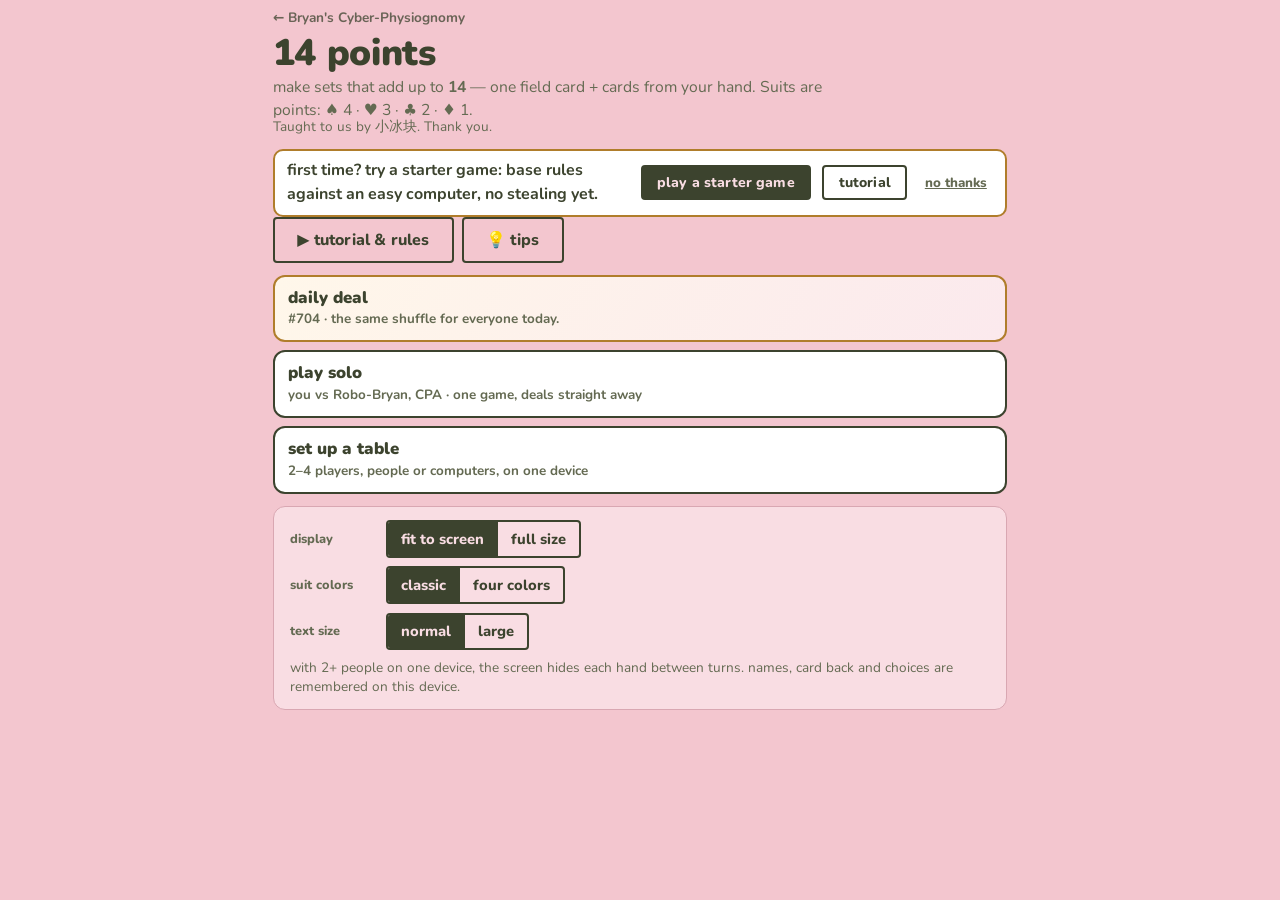
==== public/14-points/index.html @ bc48d09a "14 Points: the set that draws the last cards leaves nothing on the field Co-Authored-By: Claude Fabl" ====
<!doctype html>
<html lang="en">
  <head>
    <meta charset="utf-8" />
    <meta name="viewport" content="width=device-width, initial-scale=1, viewport-fit=cover" />
    <meta name="color-scheme" content="light" />
    <meta name="description" content="14 Points — a pass-and-play card game. Make sets of cards that add up to exactly 14, score suit points, and (in mean mode) steal the top card off your opponents' point piles. 2–4 players, humans and computers mixed." />
    <meta property="og:type" content="website" />
    <meta property="og:title" content="14 Points — the card game" />
    <meta property="og:description" content="Make sets that add up to 14. Suits are points: spades 4, hearts 3, clubs 2, diamonds 1. Mean mode lets you steal pile tops. Pass-and-play for 2–4 players." />
    <meta property="og:url" content="https://www.bryanzhang.fun/14-points/" />
    <link rel="canonical" href="https://www.bryanzhang.fun/14-points/" />
    <meta property="og:image" content="https://muse.ai/s/14-points-ixi6txh2nxq1dxg/XdxWiVuK6lXCzLvveQh_NtwyB8RrmYxLQtHaZuX--tE/assets/og.webp" />
    <meta property="og:image:type" content="image/webp" />
    <meta property="og:image:width" content="1200" />
    <meta property="og:image:height" content="630" />
    <meta property="og:image:alt" content="14 Points — make sets that add up to 14" />
    <meta name="twitter:card" content="summary_large_image" />
    <meta name="twitter:image" content="https://muse.ai/s/14-points-ixi6txh2nxq1dxg/XdxWiVuK6lXCzLvveQh_NtwyB8RrmYxLQtHaZuX--tE/assets/og.webp" />
    <link rel="icon" type="image/webp" href="[data-uri]" />
    <title>14 Points</title>
    <link rel="preconnect" href="https://fonts.googleapis.com" />
    <link rel="preconnect" href="https://fonts.gstatic.com" crossorigin />
    <link href="https://fonts.googleapis.com/css2?family=Nunito:wght@400;700;800;900&display=swap" rel="stylesheet" />
    <style>
      :root{
        --bg:#f3c6cf;
        --bg-soft:#f9dde3;
        --panel:#fbe9ed;
        --panel-deep:#f6d3db;
        --ink:#3c432e;
        --ink-soft:#646a52;
        --ink-faint:#8a8f76;
        --line:#d9a7b2;
        --btn:#3c432e;
        --btn-text:#f9dde3;
        --red:#b23a30;
        --suit-dark:#33302a;
        --card-face:#fffdf8;
        --gold:#b07d2b;
        --good:#4a7a3a;
        --shadow:0 2px 6px rgba(60,40,40,.18);
        --shadow-lg:0 10px 28px rgba(60,40,40,.28);
        /* the current card back, set once by JS — every card back on the
           table paints from this instead of re-injecting <img> tags on
           every render */
        --back-img:url("[data-uri]");
      }
      *{box-sizing:border-box;}
      html,body{margin:0;padding:0;}
      body{
        background:var(--bg);
        color:var(--ink);
        font-family:"Nunito",system-ui,-apple-system,"Segoe UI",sans-serif;
        -webkit-font-smoothing:antialiased;
        min-height:100vh;
      }
      button{font-family:inherit;cursor:pointer;touch-action:manipulation;-webkit-tap-highlight-color:transparent;}
      .hidden{display:none !important;}

      /* shown only when the page's scripts never ran — i.e. the file
         was opened in a message/mail preview, which renders the page
         but can't run the game. a real browser hides it instantly via
         the inline script right after it. */
      .previewnote{
        background:var(--ink);color:var(--btn-text);
        padding:.85rem 1rem;font-size:1rem;line-height:1.5;font-weight:700;
      }
      .previewnote b{font-weight:900;}
      .previewnote .wrap2{max-width:1180px;margin:0 auto;padding:0 .8rem;}

      /* ---------- generic buttons ---------- */
      .btn{
        display:inline-block;border:2px solid var(--ink);background:var(--btn);color:var(--btn-text);
        font-weight:800;font-size:1rem;padding:.65rem 1.4rem;border-radius:4px;letter-spacing:.01em;
        transition:transform .08s ease, background .15s ease, opacity .15s ease;
      }
      .btn:hover:not(:disabled){transform:translateY(-1px);}
      .btn:disabled{opacity:.38;cursor:not-allowed;}
      .btn.ghost{background:transparent;color:var(--ink);}
      .btn.ghost:hover:not(:disabled){background:rgba(60,67,46,.08);}
      .btn.small{padding:.4rem .9rem;font-size:.88rem;border-width:2px;}
      .btn.good{background:var(--good);border-color:var(--good);color:#fff;}
      .btn.danger-ghost{background:transparent;color:var(--red);border-color:var(--red);}

      /* ---------- layout shells ---------- */
      .wrap{max-width:1180px;margin:0 auto;padding:.7rem .8rem 2rem;}
      h1.title{font-size:clamp(2.6rem,7vw,4.2rem);font-weight:900;margin:.2rem 0 .1rem;line-height:1.02;letter-spacing:-.01em;}
      .tagline{font-size:clamp(1rem,2.6vw,1.2rem);color:var(--ink-soft);max-width:34rem;line-height:1.45;margin:.4rem 0 0;}
      .panel{background:var(--panel);border:1px solid var(--line);border-radius:10px;padding:1.1rem 1.2rem;}
      .panel h2{margin:.1rem 0 .7rem;font-size:1.25rem;font-weight:900;}
      .panel h3{margin:.2rem 0 .5rem;font-size:1.02rem;font-weight:900;}

      /* ---------- setup ---------- */
      /* --- compact branching setup --- */
      #setupScreen .wrap{padding-top:.55rem;padding-bottom:1rem;max-width:760px;}
      #setupScreen h1.title{font-size:clamp(2rem,6vw,2.9rem);margin:.05rem 0 0;}
      #setupScreen .tagline{font-size:.98rem;margin:.25rem 0 0;max-width:36rem;}
      .wiz-bar{display:flex;align-items:center;gap:.6rem;margin:.9rem 0 .55rem;}
      .wiz-bar .wiz-label{font-weight:900;font-size:.86rem;color:var(--ink-soft);white-space:nowrap;}
      .wiz-dots{display:flex;gap:.35rem;flex:1;}
      .wiz-dots i{height:8px;flex:1;border-radius:99px;background:#fff;border:1px solid var(--line);display:block;}
      .wiz-dots i.on{background:var(--ink);border-color:var(--ink);}
      .wiz-dots i.done{background:var(--gold);border-color:var(--gold);}
      .branch-grid{display:grid;grid-template-columns:1fr 1fr;gap:.65rem;margin-top:.85rem;}
      @media(max-width:560px){.branch-grid{grid-template-columns:1fr;}}
      .branch-card{text-align:left;background:var(--panel);border:2px solid var(--line);border-radius:12px;padding:.95rem 1rem;display:flex;flex-direction:column;gap:.3rem;color:var(--ink);}
      .branch-card:hover{border-color:var(--ink);background:#fff;}
      .branch-card.primary{background:var(--ink);color:var(--btn-text);border-color:var(--ink);}
      .branch-card.primary .branch-desc{color:var(--btn-text);opacity:.9;}
      .branch-card.primary:hover{background:#4a5138;}
      .branch-title{font-weight:900;font-size:1.18rem;line-height:1.15;}
      .branch-desc{font-size:.9rem;font-weight:700;line-height:1.4;color:var(--ink-soft);}
      .branch-meta{font-size:.78rem;font-weight:900;letter-spacing:.04em;text-transform:uppercase;opacity:.75;}
      .wiz-panel{background:var(--panel);border:1px solid var(--line);border-radius:12px;padding:1rem 1.05rem;margin-top:.35rem;}
      .wiz-panel h2{margin:.05rem 0 .35rem;font-size:1.3rem;font-weight:900;}
      .wiz-panel .lede{margin:0 0 .8rem;color:var(--ink-soft);font-weight:700;line-height:1.45;font-size:.95rem;}
      .wiz-nav{display:flex;gap:.55rem;align-items:center;margin-top:1rem;flex-wrap:wrap;}
      .wiz-nav .spacer{flex:1;}
      .wiz-nav .btn{flex:1;min-width:130px;text-align:center;}
      .wiz-nav .btn.ghost{flex:0 1 auto;}
      .suit-chips{display:flex;flex-wrap:wrap;gap:.4rem;margin:.55rem 0;}
      .suit-chips span{background:#fff;border:1px solid var(--line);border-radius:99px;padding:.32rem .65rem;font-weight:900;font-size:.88rem;}
      .wiz-summary{background:#fff;border:1.5px dashed var(--line);border-radius:8px;padding:.6rem .75rem;font-weight:700;font-size:.92rem;line-height:1.5;margin:.7rem 0;}
      #setupScreen .backpick{width:64px;}
      #setupScreen .backpick img{height:64px;}
      #setupScreen details.rules{margin-top:.8rem;}
      .setup-grid{display:grid;grid-template-columns:1.25fr .9fr;gap:1rem;margin-top:1.2rem;align-items:start;}
      @media (max-width:820px){.setup-grid{grid-template-columns:1fr;}}
      .seat{border:1px solid var(--line);background:var(--bg-soft);border-radius:8px;padding:.7rem .8rem;margin-bottom:.6rem;}
      .seat-top{display:flex;gap:.5rem;align-items:center;flex-wrap:wrap;}
      .seat-num{font-weight:900;background:var(--ink);color:var(--btn-text);border-radius:50%;width:1.7rem;height:1.7rem;display:flex;align-items:center;justify-content:center;font-size:.95rem;flex:none;}
      .seat select,.seat input[type=text]{
        font-family:inherit;font-size:.98rem;font-weight:700;color:var(--ink);
        background:#fff;border:2px solid var(--ink);border-radius:4px;padding:.42rem .55rem;
      }
      .seat input[type=text]{flex:1;min-width:8rem;}
      .seat select{flex:none;}
      .seg{display:inline-flex;border:2px solid var(--ink);border-radius:4px;overflow:hidden;}
      .seg button{border:0;background:transparent;color:var(--ink);font-weight:800;padding:.42rem .8rem;font-size:.92rem;}
      .seg button.on{background:var(--ink);color:var(--btn-text);}
      .seg button + button{border-left:2px solid var(--ink);}
      .seat-sub{margin-top:.55rem;display:flex;gap:.5rem;align-items:center;flex-wrap:wrap;}
      .seat-sub .lbl{font-size:.85rem;font-weight:800;color:var(--ink-soft);}
      .backs{display:flex;gap:.55rem;flex-wrap:wrap;}
      .backpick{border:3px solid transparent;border-radius:8px;padding:3px;background:transparent;text-align:center;width:86px;}
      .backpick img{width:100%;height:88px;object-fit:cover;border-radius:5px;display:block;box-shadow:var(--shadow);}
      .backpick span{display:block;font-size:.72rem;font-weight:800;margin-top:.3rem;color:var(--ink-soft);line-height:1.15;}
      .backpick.on{border-color:var(--ink);background:#fff;}
      .startrow{margin-top:1.1rem;display:flex;gap:.7rem;align-items:center;flex-wrap:wrap;}
      .setup-err{color:var(--red);font-weight:800;min-height:1.2em;}
      details.rules{background:var(--panel);border:1px solid var(--line);border-radius:10px;padding:.9rem 1.2rem;margin-top:1rem;}
      details.rules summary{font-weight:900;font-size:1.05rem;cursor:pointer;}
      details.rules p,details.rules li{line-height:1.5;color:var(--ink);}
      details.rules ul{margin:.4rem 0 .6rem;padding-left:1.2rem;}
      table.pts{border-collapse:collapse;margin:.5rem 0;}
      table.pts td,table.pts th{border:1px solid var(--line);padding:.3rem .7rem;text-align:left;background:#fff;}
      .tiny{font-size:.85rem;color:var(--ink-soft);}

      /* ---------- game top bar ---------- */
      .topbar{display:flex;align-items:center;gap:.7rem;flex-wrap:wrap;margin-bottom:.45rem;}
      .topbar .logo{font-weight:900;font-size:1.3rem;}
      .topbar .spacer{flex:1;}
      /* card-back picker + sound/music live behind the gear now, so the
         table itself stays short enough to fit one screen */
      .settingswrap{position:relative;}
      .settings{position:absolute;right:0;top:calc(100% + 8px);z-index:46;width:min(320px,88vw);background:var(--panel);border:2px solid var(--ink);border-radius:10px;box-shadow:var(--shadow-lg);padding:.75rem .85rem;display:flex;flex-direction:column;gap:.6rem;}
      .settings h3{margin:0;font-size:.95rem;font-weight:900;}
      .settings .setrow{display:flex;gap:.5rem;flex-wrap:wrap;align-items:center;}
      .settings .lbl{font-size:.8rem;font-weight:800;color:var(--ink-soft);}
      .backswitch{display:flex;align-items:center;gap:.35rem;flex-wrap:wrap;}
      .backswitch button{border:2px solid transparent;background:transparent;padding:2px;border-radius:6px;line-height:0;}
      .backswitch button img{width:32px;height:36px;object-fit:cover;border-radius:4px;display:block;box-shadow:var(--shadow);}
      .backswitch button.on{border-color:var(--ink);background:#fff;}

      /* ---------- scoreboard ---------- */
      /* one line per player: name · points · pile top */
      .scores{display:grid;grid-template-columns:repeat(auto-fit,minmax(min(250px,100%),1fr));gap:.4rem;margin-bottom:.5rem;}
      .chip{background:var(--panel);border:2px solid var(--line);border-radius:10px;padding:.38rem .6rem;position:relative;transition:border-color .2s;display:flex;align-items:center;gap:.45rem;white-space:nowrap;overflow:hidden;font-size:.92rem;}
      .chip.turn{border-color:var(--ink);background:#fff;}
      .chip .nm{font-weight:900;overflow:hidden;text-overflow:ellipsis;min-width:0;}
      .chip .tag{font-size:.62rem;font-weight:900;background:var(--panel-deep);border:1px solid var(--line);border-radius:20px;padding:.04rem .42rem;color:var(--ink-soft);text-transform:uppercase;letter-spacing:.04em;flex:none;}
      .chip .tag.cpu-hard{background:#efd9c8;}
      .chip .sc{font-weight:900;}
      .chip .ptop{color:var(--ink-soft);font-weight:700;overflow:hidden;text-overflow:ellipsis;min-width:0;}
      .chip .ptop .red{color:var(--red);}
      .standings .detail .red{color:var(--red);}
      .chip.pulse{animation:pulse .8s ease;}
      @keyframes pulse{0%{transform:scale(1);}30%{transform:scale(1.045);}100%{transform:scale(1);}}

      /* ---------- table ---------- */
      .table-grid{display:grid;grid-template-columns:1fr 300px;gap:1rem;align-items:start;}
      @media (max-width:900px){.table-grid{grid-template-columns:1fr;}}
      .felt{background:var(--bg-soft);border:1px solid var(--line);border-radius:12px;padding:.7rem .8rem;}
      .zone-label{font-weight:900;font-size:.92rem;color:var(--ink-soft);margin:0 0 .5rem;display:flex;gap:.6rem;align-items:baseline;flex-wrap:wrap;}
      .zone-label .count{font-size:.8rem;font-weight:800;color:var(--ink-faint);}
      .field{display:flex;flex-wrap:wrap;gap:.5rem;min-height:94px;align-content:flex-start;}
      .field-empty{color:var(--ink-faint);font-weight:700;font-style:italic;padding:.6rem 0;}
      .deckrow{display:flex;gap:1rem;align-items:flex-start;margin-top:.6rem;flex-wrap:wrap;}
      .deckpile{position:relative;width:60px;flex:none;text-align:center;}
      .deckimg{width:60px;height:80px;border-radius:7px;box-shadow:var(--shadow);background-image:var(--back-img);background-size:cover;background-position:center;}
      .deckpile .n{font-weight:900;margin-top:.25rem;font-size:.9rem;}
      .deckpile div.ph{width:100%;height:80px;border:2px dashed var(--line);border-radius:7px;display:flex;align-items:center;justify-content:center;color:var(--ink-faint);font-weight:800;font-size:.75rem;text-align:center;padding:.3rem;}

      /* ---------- cards ---------- */
      .card{
        --w:68px;
        width:var(--w);height:calc(var(--w)*1.34);
        background:var(--card-face);border:1.5px solid #cbb9a8;border-radius:8px;
        position:relative;flex:none;box-shadow:var(--shadow);
        font-weight:900;user-select:none;-webkit-user-select:none;
        touch-action:manipulation;-webkit-tap-highlight-color:transparent;
        transition:transform .15s ease, box-shadow .15s ease, outline-color .15s ease;
        outline:3px solid transparent;outline-offset:2px;
      }
      .card.big{--w:84px;}
      .card.small{--w:50px;}
      button.card{padding:0;text-align:left;font-family:inherit;}
      button.card.clickable{cursor:pointer;}
      button.card.clickable:hover{transform:translateY(-6px);}
      .card.sel{transform:translateY(-10px);outline-color:var(--ink);box-shadow:var(--shadow-lg);}
      .card.target{outline-color:var(--gold);}
      .card .corner{position:absolute;top:4px;left:6px;line-height:1;text-align:center;}
      .card .corner .r{font-size:calc(var(--w)*.24);display:block;}
      .card .corner .s{font-size:calc(var(--w)*.2);display:block;}
      .card .corner.br{top:auto;left:auto;bottom:4px;right:6px;transform:rotate(180deg);}
      .card .pip{position:absolute;inset:0;display:flex;align-items:center;justify-content:center;font-size:calc(var(--w)*.52);}
      .card.red{color:var(--red);}
      .card.dark{color:var(--suit-dark);}
      .card.joker{background:linear-gradient(150deg,#fff8ec,#ffe9d6);}
      .card.joker .jword{position:absolute;inset:0;display:flex;flex-direction:column;align-items:center;justify-content:center;gap:2px;color:#8a4b12;}
      .card.joker .jword .star{font-size:calc(var(--w)*.4);}
      .card.joker .jword .w{font-size:calc(var(--w)*.155);letter-spacing:.14em;font-weight:900;}
      .card.back{padding:0;overflow:hidden;background-image:var(--back-img);background-size:cover;background-position:center;}
      .card.dealt{animation:deal .35s ease;}
      @keyframes deal{from{transform:translateY(-14px) scale(.92);opacity:0;}to{transform:none;opacity:1;}}
      .card.gone{animation:gone .45s ease forwards;}
      @keyframes gone{to{transform:translateY(-18px) scale(.9);opacity:0;}}
      .hand{display:flex;gap:.6rem;flex-wrap:wrap;min-height:118px;align-items:flex-start;}
      .hand-backs{display:flex;gap:.4rem;flex-wrap:wrap;}

      /* ---------- action bar ---------- */
      /* hand + actions are pinned to the bottom of the screen so the
         whole table — field, pile tops, hand — is visible at once */
      .dock{position:sticky;bottom:0;z-index:35;background:var(--bg);border-top:2px solid var(--line);margin-top:.5rem;padding:.35rem 0 .3rem;}
      .dock .actionbar{margin-top:0;}
      .dock .handfelt{margin-top:.4rem;padding:.45rem .6rem .5rem;}
      .dock .handfelt .zone-label{margin-bottom:.3rem;}
      .actionbar{background:var(--panel);border:2px solid var(--ink);border-radius:10px;padding:.4rem .55rem .45rem;margin-top:.6rem;}
      /* status lives on the dock's top edge: a slim strip fused to the
         top of the action bar, one line, so it costs ~26px not a block */
      .statusrow{margin:-.4rem -.55rem .3rem;padding:.28rem .55rem;background:var(--panel-deep);border-bottom:1px solid var(--line);border-radius:8px 8px 0 0;align-items:center !important;}
      .status{font-size:.92rem;font-weight:800;line-height:1.25;min-height:0;white-space:nowrap;overflow:hidden;text-overflow:ellipsis;}
      .math{font-size:.88rem;font-weight:800;color:var(--ink-soft);margin:0 0 .3rem;line-height:1.3;}
      .math:empty{display:none;margin:0;}
      .math .ok{color:var(--good);}
      .math .bad{color:var(--red);}
      .actions{display:flex;gap:.4rem;margin-top:0;flex-wrap:nowrap;}
      .actions .btn{flex:1 1 0;min-width:0;padding:.48rem .35rem;font-size:.9rem;white-space:nowrap;overflow:hidden;text-overflow:ellipsis;text-align:center;}
      /* score-chip pile tops double as steal targets on phones */
      .chip .ptop.stealable{cursor:pointer;touch-action:manipulation;text-decoration:underline dotted;text-underline-offset:3px;border-radius:4px;padding:.05rem .2rem;margin:-.05rem -.2rem;}
      .chip .ptop.stealable:hover,.chip .ptop.stealable:focus-visible{background:#fff;outline:2px solid var(--gold);text-decoration:none;}
      .chip .ptop.selected{background:var(--ink);color:var(--btn-text);text-decoration:none;border-radius:4px;padding:.05rem .25rem;}
      .chip .ptop.selected .red{color:#ffb3ab;}

      /* ---------- log ---------- */
      .log{background:var(--panel);border:1px solid var(--line);border-radius:10px;padding:.8rem .95rem;max-height:520px;overflow:auto;}
      .log h3{margin:.05rem 0 .5rem;font-size:1rem;font-weight:900;}
      .log-head{display:flex;align-items:flex-start;justify-content:space-between;gap:.6rem;}
      .log-head h3{margin-bottom:.5rem;}
      .logtoggle{flex:none;border:2px solid var(--ink);background:transparent;color:var(--ink);font-weight:800;font-size:.8rem;padding:.28rem .65rem;border-radius:4px;}
      .logtoggle:hover{background:rgba(60,67,46,.08);}
      .log.collapsed{max-height:none;overflow:visible;}
      .log.collapsed ul{display:none;}
      .log ul{list-style:none;margin:0;padding:0;}
      .log li{padding:.34rem 0;border-top:1px dashed var(--line);font-size:.9rem;line-height:1.35;font-weight:600;}
      .log li:first-child{border-top:0;}
      .log li b{font-weight:900;}
      .log li .pts{color:var(--gold);font-weight:900;white-space:nowrap;}

      /* ---------- overlays ---------- */
      .overlay{position:fixed;inset:0;background:var(--bg);z-index:50;display:flex;align-items:center;justify-content:center;padding:1.2rem;overflow:auto;}
      .overlay .box{max-width:640px;width:100%;text-align:center;margin:auto;}
      .overlay h2{font-size:clamp(1.7rem,5vw,2.5rem);font-weight:900;margin:.2rem 0 .4rem;}
      .overlay p{font-size:1.05rem;line-height:1.5;color:var(--ink-soft);font-weight:600;}
      .passcard{width:150px;height:200px;object-fit:cover;border-radius:10px;box-shadow:var(--shadow-lg);margin:0 auto 1rem;display:block;}
      .standings{text-align:left;background:var(--panel);border:1px solid var(--line);border-radius:10px;padding:1rem 1.1rem;margin:1rem 0;}
      .standings .row{display:flex;justify-content:space-between;gap:.8rem;padding:.5rem 0;border-top:1px dashed var(--line);align-items:baseline;flex-wrap:wrap;}
      .standings .row:first-child{border-top:0;}
      .standings .who{font-weight:900;font-size:1.05rem;}
      .standings .detail{font-size:.85rem;color:var(--ink-soft);font-weight:700;width:100%;}
      .standings .big{font-weight:900;font-size:1.3rem;}
      .rps-btns{display:flex;gap:.8rem;justify-content:center;margin:1.1rem 0;flex-wrap:wrap;}
      .rps-btn{background:#fff;border:2.5px solid var(--ink);border-radius:10px;padding:.9rem 1.1rem;font-weight:900;font-size:1rem;display:flex;flex-direction:column;align-items:center;gap:.4rem;min-width:104px;}
      .rps-btn:hover{transform:translateY(-2px);}
      .rps-btn svg{width:44px;height:44px;}
      .throws{display:flex;gap:.7rem;justify-content:center;flex-wrap:wrap;margin:1rem 0;}
      .throw{background:var(--panel);border:2px solid var(--line);border-radius:10px;padding:.7rem .9rem;min-width:104px;}
      .throw.out{opacity:.42;}
      .throw .t{font-size:1.7rem;font-weight:900;text-transform:capitalize;}
      .throw .who{font-weight:900;font-size:.9rem;}
      .lastset{background:#fff;border:2px solid var(--gold);border-radius:10px;padding:.6rem .9rem;margin-top:.9rem;}
      .lastset .lbl{font-weight:900;font-size:.85rem;color:var(--gold);}
      .lastset .cards{display:flex;gap:.35rem;margin-top:.4rem;flex-wrap:wrap;}
      .kbd-hint{font-size:.82rem;color:var(--ink-faint);font-weight:700;margin-top:.5rem;}

      /* ---------- mean mode ---------- */
      /* column flexbox: tag, card and caption stack in one column, so
         pile tops and their "in play" pills line up instead of
         stair-stepping on narrow screens */
      .pilewrap{display:flex;flex-direction:column;align-items:center;text-align:center;min-width:76px;}
      .pilewrap .who{font-size:.72rem;font-weight:900;color:var(--ink-soft);margin-top:.3rem;max-width:118px;line-height:1.25;}
      .pilewrap .who .stealverb{color:var(--gold);font-weight:900;}
      /* an opponent's pile top is a live card, not a score display: on
         your turn its wrap gets a gold frame so it reads exactly like
         a field card you can pick — because it is one */
      .pilewrap.armed{background:rgba(176,125,43,.12);border:2px solid var(--gold);border-radius:9px;padding:.35rem .4rem .3rem;}
      .pilewrap.armed .card{outline-color:var(--gold);}
      .piletag{display:inline-block;font-size:.66rem;font-weight:900;letter-spacing:.05em;text-transform:uppercase;border-radius:99px;padding:.2rem .55rem;margin-bottom:.35rem;line-height:1.2;white-space:nowrap;}
      .piletag.inplay{background:var(--gold);color:#fff;box-shadow:var(--shadow);}
      .piletag.owntag{background:transparent;color:var(--ink-faint);border:1.5px dashed var(--ink-faint);}
      /* your own pile top is NOT in play for you — mute it so it never
         reads as a selectable field card next to the stealable tops */
      .pilewrap.own{background:rgba(138,143,118,.13);border:1.5px dashed var(--ink-faint);border-radius:9px;padding:.35rem .4rem .3rem;}
      .pilewrap.own .who{color:var(--ink-faint);}
      .pilewrap.own .card{filter:grayscale(.6) saturate(.55);opacity:.55;box-shadow:none;border-style:dashed;border-color:var(--ink-faint);pointer-events:none;}
      .pilewrap.own .pileempty{opacity:.6;background:transparent;}
      .pileempty{width:56px;height:75px;border:2px dashed var(--line);border-radius:7px;display:flex;align-items:center;justify-content:center;color:var(--ink-faint);font-weight:800;font-size:.65rem;padding:.2rem;margin:0 auto;text-align:center;}
      .card .badge{position:absolute;top:-9px;right:-9px;z-index:2;background:var(--ink);color:var(--btn-text);border-radius:50%;width:23px;height:23px;display:flex;align-items:center;justify-content:center;font-size:.8rem;font-weight:900;box-shadow:var(--shadow);}
      .chip .piletop{display:flex;gap:.45rem;align-items:center;margin-top:.4rem;}
      .chip .piletop .card{box-shadow:var(--shadow);}

      /* ---------- tutorial ---------- */
      .tutprompt{display:flex;gap:.7rem;align-items:center;flex-wrap:wrap;background:#fff;border:2px solid var(--gold);border-radius:10px;padding:.7rem .9rem;margin-top:1rem;font-weight:700;line-height:1.45;}
      .tutprompt .grow{flex:1;min-width:220px;}
      .tut-cta{display:flex;gap:.6rem;flex-wrap:wrap;margin-top:1rem;}
      .tut-cta .btn{flex:1;min-width:210px;text-align:center;}
      .tut-box{max-width:760px !important;text-align:left !important;background:var(--panel);border:1px solid var(--line);border-radius:14px;padding:1.15rem 1.2rem 1rem;box-shadow:var(--shadow-lg);max-height:92vh;overflow:auto;}
      .tut-head{display:flex;align-items:center;gap:.7rem;flex-wrap:wrap;margin-bottom:.35rem;}
      .tut-head h2{font-size:clamp(1.45rem,4vw,2rem);margin:0;flex:1;line-height:1.1;}
      .tut-close{flex:none;}
      .tut-meta{display:flex;align-items:center;gap:.7rem;flex-wrap:wrap;margin:.35rem 0 .8rem;}
      .tut-step{font-size:.82rem;font-weight:900;letter-spacing:.04em;text-transform:uppercase;color:var(--ink-soft);}
      .tut-dots{display:flex;gap:.35rem;flex-wrap:wrap;}
      .tut-dot{width:26px;height:8px;border-radius:99px;background:#fff;border:1px solid var(--line);}
      .tut-dot.on{background:var(--ink);border-color:var(--ink);}
      .tut-dot.done{background:var(--gold);border-color:var(--gold);}
      .tut-chapters{display:flex;gap:.45rem;flex-wrap:wrap;margin-bottom:.9rem;}
      .tut-chapters button{border:2px solid var(--ink);background:transparent;color:var(--ink);font-weight:900;padding:.38rem .75rem;border-radius:99px;font-size:.86rem;}
      .tut-chapters button.on{background:var(--ink);color:var(--btn-text);}
      .tut-body p{line-height:1.55;font-size:1rem;color:var(--ink);font-weight:600;margin:.45rem 0;}
      .tut-body p b{font-weight:900;}
      .tut-body ul{margin:.4rem 0 .6rem;padding-left:1.2rem;line-height:1.5;font-weight:600;}
      .tut-demo{background:var(--bg-soft);border:1px solid var(--line);border-radius:10px;padding:.85rem .9rem;margin:.85rem 0;}
      .tut-demo .zone-label{margin-bottom:.4rem;}
      .tut-row{display:flex;gap:.55rem;flex-wrap:wrap;align-items:flex-start;min-height:88px;}
      .tut-row.small{min-height:0;}
      .tut-math{font-weight:900;min-height:1.5em;margin-top:.6rem;line-height:1.4;}
      .tut-math .ok{color:var(--good);}
      .tut-math .bad{color:var(--red);}
      .tut-math .hint{color:var(--ink-soft);}
      .tut-callout{background:#fff;border:2px solid var(--gold);border-radius:10px;padding:.7rem .9rem;margin:.8rem 0;line-height:1.5;font-weight:700;}
      .tut-callout.mean{border-color:var(--red);}
      .tut-nav{display:flex;gap:.55rem;align-items:center;flex-wrap:wrap;margin-top:1rem;border-top:1px dashed var(--line);padding-top:.9rem;}
      .tut-nav .spacer{flex:1;}
      .tut-skip{background:none;border:0;color:var(--ink-soft);font-weight:800;text-decoration:underline;padding:.4rem;}
      .tut-pilevis{display:flex;gap:.8rem;flex-wrap:wrap;align-items:flex-start;}
      .tut-vs{display:grid;grid-template-columns:1fr 1fr;gap:.7rem;margin:.7rem 0;}
      @media (max-width:560px){.tut-vs{grid-template-columns:1fr;}}
      .tut-mini{background:#fff;border:1px solid var(--line);border-radius:8px;padding:.7rem .8rem;}
      .tut-mini h4{margin:.1rem 0 .4rem;font-size:.95rem;}
      .tut-mini p{font-size:.92rem !important;margin:.2rem 0 !important;}
      /* ---------- in-play group & help tooltip ---------- */
      .inplay{border:2px solid var(--ink);border-radius:10px;padding:.55rem .65rem .65rem;background:rgba(255,253,248,.65);}
      .inplay-head{font-weight:900;font-size:1.08rem;margin:0 0 .1rem;}
      .inplay-head .pick{font-size:.85rem;color:var(--ink-soft);}
      .inplay-sub{font-size:.86rem;font-weight:700;color:var(--ink-soft);line-height:1.4;margin:0 0 .45rem;}
      .inplay-sub b{color:var(--ink);}
      .inplay .zone-label{font-size:.85rem;margin-bottom:.35rem;}
      .chip .ptop .inplay-mini{display:inline-block;background:var(--gold);color:#fff;font-size:.58rem;font-weight:900;letter-spacing:.05em;text-transform:uppercase;border-radius:99px;padding:.08rem .38rem;vertical-align:1px;white-space:nowrap;}
      .statusrow{display:flex;align-items:flex-start;gap:.6rem;}
      .statusrow .status{flex:1;}
      .helpwrap{position:relative;flex:none;}
      .helpbtn{width:30px;height:30px;border-radius:50%;border:2px solid var(--ink);background:transparent;color:var(--ink);font-weight:900;font-size:1.02rem;line-height:1;padding:0;}
      .helpbtn.on{background:var(--ink);color:var(--btn-text);}
      .tooltip{position:absolute;right:0;bottom:calc(100% + 10px);width:min(330px,82vw);background:var(--ink);color:var(--btn-text);border-radius:10px;padding:.7rem .85rem;font-size:.92rem;font-weight:600;line-height:1.5;box-shadow:var(--shadow-lg);z-index:40;}
      .card.shake{animation:shake .3s ease;}
      @keyframes shake{0%,100%{transform:none;}25%{transform:translateX(-4px);}75%{transform:translateX(4px);}}
      @media (max-width:560px){
        .card{--w:56px;}
        .card.big{--w:72px;}
        .card.small{--w:44px;}
        .field{min-height:80px;}
        .hand{min-height:102px;}
        .deckimg{width:52px;height:70px;}
        .deckpile{width:52px;}
        .deckpile div.ph{height:70px;}
        /* phones: the dock is ~200px — smaller hand cards and one-row
           actions. the pile-tops row stays visible, just compact:
           hiding it left opponents' tops as nothing but a text link
           in the score chips, and nobody could tell they were in play.
           the chips' "· K♠ on top" text stays as a second steal target. */
        #pilesRow{gap:.4rem;}
        .pilewrap{min-width:54px;}
        .pilewrap .card{--w:46px;}
        .pilewrap.armed,.pilewrap.own{padding:.25rem .3rem .2rem;}
        .piletag{font-size:.56rem;padding:.14rem .4rem;margin-bottom:.25rem;}
        .pilewrap .who{font-size:.64rem;max-width:82px;margin-top:.2rem;}
        .pileempty{width:46px;height:62px;font-size:.58rem;}
        .dock .card.big{--w:60px;}
        .dock .hand{min-height:84px;gap:.45rem;}
        .dock .handfelt{padding:.35rem .5rem .4rem;}
        .actionbar{padding:.35rem .45rem .4rem;}
        .statusrow{margin:-.35rem -.45rem .25rem;padding:.24rem .45rem;}
        .status{font-size:.88rem;}
        .actions .btn{padding:.44rem .2rem;font-size:.86rem;}
        .helpbtn{width:26px;height:26px;font-size:.92rem;}
      }
      /* short viewports: shrink the whole table so hand, field and pile
         tops stay on one screen without scrolling */
      @media (max-height:860px){
        .card{--w:58px;}
        .card.big{--w:74px;}
        .card.small{--w:44px;}
        .field{min-height:82px;}
        .hand{min-height:104px;}
        .deckimg{width:52px;height:70px;}
        .deckpile{width:52px;}
        .deckpile div.ph{height:70px;}
      }
      @media (max-height:700px){
        .card{--w:50px;}
        .card.big{--w:64px;}
        .card.small{--w:38px;}
        .field{min-height:70px;}
        .hand{min-height:90px;}
        .deckimg{width:44px;height:59px;}
        .deckpile{width:44px;}
        .deckpile div.ph{height:59px;}
      }
      /* ---------- juice: pips, hints, staging, floaters ---------- */
      .card .ptspip{position:absolute;top:3px;right:4px;min-width:calc(var(--w)*.26);height:calc(var(--w)*.26);border-radius:99px;background:var(--gold);color:#fff;font-size:calc(var(--w)*.17);font-weight:900;display:flex;align-items:center;justify-content:center;padding:0 2px;line-height:1;box-shadow:0 1px 2px rgba(60,40,40,.25);}
      .card.hint{outline-color:var(--good);box-shadow:0 0 0 3px rgba(74,122,58,.45),var(--shadow);}
      .card.cpu-eye{outline-color:var(--red);animation:eyePulse .45s ease infinite alternate;}
      @keyframes eyePulse{from{box-shadow:0 0 0 2px rgba(178,58,48,.3);}to{box-shadow:0 0 0 7px rgba(178,58,48,.5);}}
      .card.revealed{outline-color:var(--gold);box-shadow:var(--shadow-lg);}
      .card.flipin{animation:flipIn .45s ease;}
      @keyframes flipIn{0%{transform:rotateY(90deg) scale(.92);opacity:.3;}100%{transform:none;opacity:1;}}
      .flycard{position:fixed;z-index:80;pointer-events:none;margin:0;transition:transform .55s cubic-bezier(.25,.7,.3,1),opacity .55s ease;}
      .floater{position:fixed;z-index:90;font-weight:900;font-size:1.15rem;pointer-events:none;animation:floatUp 1.15s ease forwards;text-shadow:0 1px 3px rgba(255,255,255,.75);}
      .floater.neg{color:var(--red);}
      .floater.pos{color:var(--good);}
      @keyframes floatUp{0%{opacity:0;transform:translate(-50%,4px) scale(.8);}18%{opacity:1;}100%{opacity:0;transform:translate(-50%,-38px) scale(1.08);}}
      .stamp14{position:fixed;z-index:85;font-weight:900;font-size:2.4rem;color:var(--gold);pointer-events:none;animation:stampPop .95s ease forwards;text-shadow:0 2px 0 #fff,0 4px 10px rgba(60,40,40,.3);}
      @keyframes stampPop{0%{transform:translate(-50%,-50%) scale(2.3) rotate(-14deg);opacity:0;}22%{transform:translate(-50%,-50%) scale(1) rotate(-9deg);opacity:1;}72%{opacity:1;}100%{opacity:0;transform:translate(-50%,-62%) scale(1.04) rotate(-9deg);}}
      .confetti{position:fixed;top:-14px;z-index:95;pointer-events:none;border-radius:2px;animation-name:confFall;animation-timing-function:linear;animation-fill-mode:forwards;}
      @keyframes confFall{to{transform:translateY(106vh) rotate(680deg);}}
      .chip.shake{animation:shake .45s ease;}
      .finalbanner{background:var(--ink);color:var(--btn-text);border-radius:10px;padding:.5rem .8rem;font-weight:900;text-align:center;margin-bottom:.5rem;letter-spacing:.02em;}
      /* ---------- pile-ordering panel (top of table) ---------- */
      /* stacking used to live only in the bottom dock, so making a set
         meant scrolling all the way down to decide the order. this
         panel sits right under the scores — where your eyes already
         are when a set lands — and sticks to the top of the viewport
         while it is open, so the decision is never below the fold. */
      .orderpanel{background:#fff;border:2.5px solid var(--gold);border-radius:12px;padding:.75rem .85rem .8rem;margin-bottom:.6rem;box-shadow:var(--shadow-lg);position:sticky;top:.45rem;z-index:36;}
      .orderpanel .order-title{font-weight:900;font-size:1.12rem;line-height:1.2;}
      .orderpanel .order-sub{font-size:.9rem;font-weight:700;color:var(--ink-soft);line-height:1.4;margin-top:.2rem;max-width:44rem;}
      .orderpanel .order-sub b{color:var(--ink);}
      .order-cards{display:flex;gap:.6rem;flex-wrap:wrap;margin:.6rem 0 .45rem;align-items:flex-start;}
      .order-math{font-size:.9rem;font-weight:800;color:var(--ink-soft);line-height:1.35;min-height:1.2em;}
      .order-actions{display:flex;gap:.4rem;flex-wrap:wrap;margin-top:.55rem;align-items:center;}
      .order-actions .btn{flex:1 1 auto;white-space:nowrap;}
      /* "stack them" is THE action in the ordering panel — big and
         primary. "clear" is a minor reset — small and quiet. */
      .order-actions .btn.stack-primary{flex:2.6 1 240px;font-size:1.2rem;padding:.9rem 1.2rem;}
      .order-actions .btn.stack-clear{flex:0 0 auto;font-size:.78rem;padding:.34rem .6rem;border-width:1.5px;opacity:.85;}
      .actions .btn.stack-primary{flex:2.1 1 0;}
      .actions .btn.stack-clear{flex:.55 1 0;font-size:.76rem;padding:.4rem .15rem;opacity:.85;}
      @media (max-width:560px){
        .orderpanel{padding:.6rem .65rem .65rem;top:.3rem;}
        .orderpanel .order-title{font-size:1.02rem;}
        .orderpanel .order-sub{font-size:.84rem;}
        .order-cards{gap:.45rem;}
        .order-cards .card.big{--w:60px;}
        .order-actions .btn{padding:.48rem .35rem;font-size:.88rem;}
      }
      .chaosbadge{background:var(--red);color:#fff;font-weight:900;font-size:.7rem;letter-spacing:.07em;padding:.22rem .55rem;border-radius:99px;text-transform:uppercase;}
      /* ---------- end screen: short words, big highlights ---------- */
      #endText{font-size:1.3rem;font-weight:900;color:var(--ink) !important;margin:.1rem 0 .2rem;}
      .end-hl{display:grid;grid-template-columns:repeat(auto-fit,minmax(138px,1fr));gap:.55rem;margin:.85rem 0;text-align:left;}
      .end-hl .hl{background:#fff;border:2px solid var(--gold);border-radius:10px;padding:.6rem .75rem .55rem;}
      .end-hl .hl .k{font-size:.7rem;font-weight:900;letter-spacing:.07em;text-transform:uppercase;color:var(--gold);}
      .end-hl .hl .v{font-size:1.6rem;font-weight:900;line-height:1.15;}
      .end-hl .hl .s{font-size:.84rem;font-weight:700;color:var(--ink-soft);line-height:1.3;}
      .end-hl .statsline{grid-column:1/-1;font-size:.86rem;font-weight:700;color:var(--ink-soft);text-align:center;}
      #endOverlay .standings .big{font-size:1.55rem;}
      #endOverlay .standings .row.winrow{background:#fff;outline:2px solid var(--gold);border-radius:8px;padding-left:.6rem;padding-right:.6rem;}
      .winpill{display:inline-block;background:var(--gold);color:#fff;font-size:.62rem;font-weight:900;letter-spacing:.06em;text-transform:uppercase;border-radius:99px;padding:.14rem .5rem;vertical-align:2px;margin-left:.4rem;}
      .stories div{padding:.34rem 0;border-top:1px dashed var(--line);font-size:.94rem;line-height:1.45;font-weight:600;}
      .stories div:first-child{border-top:0;padding-top:0;}
      /* ---------- one-screen game table ---------- */
      /* the whole table — scores, field, pile tops, deck, latest set,
         the log and your hand — fits one screen at once, so a game
         never makes you scroll around to follow it. the log keeps its
         own internal scroll for older entries; the newest are always
         at its top. the screen is capped at a screen-sized band
         (min(100dvh, 880px)) rather than stretched to the frame:
         embedded in the tall Wix iframe (~2,750px) the game used to
         sprawl down the whole frame — field at the top, hand a
         thousand pixels below — and now it sits in one compact band
         the embed frame can be sized to match. */
      #gameScreen{height:min(100vh,880px);height:min(100dvh,880px);}
      #gameScreen .wrap{height:100%;display:flex;flex-direction:column;padding-bottom:.55rem;}
      #gameScreen .topbar,#gameScreen .scores,#gameScreen .finalbanner,
      #gameScreen .orderpanel,#gameScreen .dock{flex:none;}
      #gameScreen .table-grid{flex:1 1 auto;min-height:0;align-items:stretch;}
      #gameScreen .table-grid>div:not(.log){display:flex;flex-direction:column;min-height:0;}
      #gameScreen .felt{flex:1 1 auto;min-height:0;overflow-y:auto;}
      #gameScreen .log{max-height:none;height:100%;min-height:0;}
      #gameScreen .log.collapsed{height:auto;align-self:flex-start;}
      /* while the pile-ordering panel is open it takes the room the
         deck row was using — the set being stacked is up in the
         panel and in your hand, so the deck strip can step aside */
      #gameScreen .orderpanel:not(.hidden) ~ .table-grid .deckrow{display:none;}
      @media (max-width:900px){
        /* single column: the table takes what's left, the log gets a
           short strip under it — latest events first, older ones
           scroll inside the panel, never the page */
        #gameScreen .table-grid{grid-template-rows:minmax(0,1fr) auto;}
        #gameScreen .log{height:auto;max-height:180px;}
        #gameScreen .log.collapsed{max-height:none;}
      }
      @media (max-width:560px){
        #gameScreen .topbar{gap:.45rem;margin-bottom:.3rem;}
        #gameScreen .topbar .logo{font-size:1.08rem;}
        #gameScreen .scores{grid-template-columns:1fr 1fr;gap:.35rem;margin-bottom:.4rem;}
        #gameScreen .chip{font-size:.86rem;padding:.3rem .5rem;}
        #gameScreen .felt{padding:.55rem .6rem;}
        #gameScreen .inplay{padding:.45rem .5rem .5rem;}
        #gameScreen .inplay-head{font-size:1rem;}
        #gameScreen .deckrow{margin-top:.45rem;}
        /* phones: keep the top bar to ONE row — the meta line and the
           chaos badge are garnish, and a wrapped second row costs the
           table ~37px it needs for the deck caption */
        #gameScreen .topbar{flex-wrap:nowrap;}
        #gameScreen .topbar .btn.small{padding:.34rem .55rem;font-size:.8rem;flex:none;}
        #gameScreen .topbar .logo{flex:none;}
        #gameMeta,#chaosBadge{display:none;}
        /* the human/cpu pill goes too: at half width it was squeezing
           names and pile-top text into ellipses. the pile tops
           themselves are right there in the in-play box. */
        #gameScreen .chip .tag{display:none;}
        #gameScreen .chip{gap:.35rem;}
        /* same for the "· K♠ on top" text: at half width it truncated
           both itself and the player's name. the tops are dealt out
           in full in the in-play box, pills and all, and those cards
           stay tappable steal targets — the chip keeps name + score. */
        #gameScreen .chip .ptop{display:none;}
        #gameScreen .deckpile .n{font-size:.82rem;margin-top:.15rem;}
        #gameScreen #pilesSec .zone-label{margin-top:.35rem !important;}
      }
      /* shorter windows on wider screens: deal the cards a notch
         smaller so the table keeps its one-screen fit */
      @media (max-height:950px) and (min-width:561px){
        #gameScreen .card{--w:60px;}
        #gameScreen .card.big{--w:76px;}
        #gameScreen .card.small{--w:46px;}
        #gameScreen .field{min-height:84px;}
        #gameScreen .hand{min-height:104px;}
        #gameScreen .deckimg{width:54px;height:72px;}
        #gameScreen .deckpile{width:54px;}
        #gameScreen .deckpile div.ph{height:72px;}
      }
      /* ---------- phone: one turn, one screen, no scrolling ----------
         on a phone the whole turn — field, pile tops, deck count,
         latest set, actions and your hand — has to be visible at
         once: scrolling up to check the field and back down to your
         hand every turn was the complaint. so at phone width the
         game band shrinks to ~690px and every row gives up height:
         smaller field and pile-top cards, the deck becomes a slim
         horizontal strip instead of a tall pile, the log starts
         collapsed (see the JS below), and the dock slims down.
         target at 390px wide: top bar ~28 + scores ~30 + table
         ~330 + log bar ~34 + dock ~165 + gaps ≈ 600px total. */
      @media (max-width:560px){
        #gameScreen{height:min(100vh,690px);height:min(100dvh,690px);}
        #gameScreen .wrap{padding:.4rem .5rem .45rem;}
        #gameScreen .topbar{margin-bottom:.25rem;gap:.35rem;}
        #gameScreen .topbar .logo{font-size:.98rem;}
        #gameScreen .topbar .btn.small{padding:.3rem .42rem;font-size:.74rem;white-space:nowrap;}
        #gameScreen .scores{margin-bottom:.3rem;gap:.3rem;}
        #gameScreen .chip{padding:.22rem .45rem;font-size:.8rem;border-radius:8px;}
        #gameScreen .felt{padding:.4rem .45rem;}
        #gameScreen .inplay{padding:.35rem .45rem .4rem;border-radius:8px;}
        #gameScreen .inplay-head{font-size:.92rem;}
        #gameScreen .inplay-sub{font-size:.78rem;margin-bottom:.3rem;}
        #gameScreen .zone-label{font-size:.78rem;margin-bottom:.2rem;}
        #gameScreen .field{gap:.35rem;min-height:60px;}
        #gameScreen .field>.card{--w:44px;}
        #gameScreen #pilesSec .zone-label{margin-top:.3rem !important;}
        #gameScreen #pilesRow{gap:.35rem;}
        #gameScreen .pilewrap{min-width:48px;}
        #gameScreen .pilewrap .card{--w:38px;}
        #gameScreen .pilewrap.armed,#gameScreen .pilewrap.own{padding:.2rem .25rem .18rem;}
        #gameScreen .piletag{font-size:.52rem;padding:.1rem .35rem;margin-bottom:.18rem;}
        #gameScreen .pilewrap .who{font-size:.6rem;margin-top:.15rem;max-width:74px;}
        #gameScreen .pileempty{width:38px;height:51px;font-size:.52rem;}
        /* deck: a slim strip — thumbnail on its side, count beside it */
        #gameScreen .deckrow{margin-top:.35rem;gap:.6rem;align-items:center;flex-wrap:nowrap;}
        #gameScreen .deckpile{display:flex;align-items:center;gap:.4rem;width:auto;text-align:left;flex:none;}
        #gameScreen .deckimg{width:26px;height:35px;border-radius:5px;flex:none;}
        #gameScreen .deckpile div.ph{width:26px;height:35px;font-size:.5rem;padding:.1rem;flex:none;}
        #gameScreen .deckpile .n{font-size:.8rem;margin-top:0;white-space:nowrap;}
        #gameScreen #lastSet{min-width:0 !important;}
        #gameScreen .lastset{padding:.3rem .5rem;margin-top:0;border-radius:8px;}
        #gameScreen .lastset .lbl{font-size:.72rem;}
        #gameScreen .lastset .cards{gap:.25rem;margin-top:.25rem;}
        #gameScreen .lastset .card.small{--w:30px;}
        /* log: one slim bar while collapsed, short strip when open */
        #gameScreen .log{padding:.4rem .55rem;max-height:120px;}
        #gameScreen .log.collapsed{max-height:none;}
        #gameScreen .log h3{font-size:.88rem;margin-bottom:0;}
        #gameScreen .logtoggle{font-size:.72rem;padding:.2rem .5rem;}
        #gameScreen .log li{font-size:.82rem;padding:.26rem 0;}
        /* dock: slimmer status, buttons and hand */
        #gameScreen .dock{margin-top:.35rem;padding-top:.3rem;}
        #gameScreen .actionbar{padding:.3rem .4rem .35rem;}
        #gameScreen .statusrow{margin:-.3rem -.4rem .22rem;padding:.2rem .4rem;}
        #gameScreen .status{font-size:.84rem;}
        #gameScreen .actions .btn{padding:.38rem .15rem;font-size:.82rem;}
        #gameScreen .dock .handfelt{margin-top:.3rem;padding:.3rem .45rem .35rem;}
        #gameScreen .dock .handfelt .zone-label{font-size:.8rem;margin-bottom:.2rem;}
        #gameScreen .dock .card.big{--w:52px;}
        #gameScreen .dock .hand{min-height:70px;gap:.4rem;}
        #gameScreen .finalbanner{padding:.35rem .6rem;font-size:.86rem;margin-bottom:.35rem;}
      }
      /* ---------- fit-to-screen mode ----------
         an opt-in compact density (toggle on the setup screen, in
         the in-game settings, and on the game top bar; remembered on
         this device, on by default): every card and gap shrinks a
         notch and the game band takes the full height of the actual
         screen instead of its usual cap, so the whole table — field,
         pile tops, deck, hand and actions — sits on one screen on a
         phone or a short laptop window, with no scrolling to play a
         turn. full size is the old roomier layout. */
      body.fit #gameScreen{height:100vh;height:100dvh;}
      body.fit #gameScreen .wrap{padding-top:.4rem;padding-bottom:.4rem;}
      body.fit #gameScreen .card{--w:56px;}
      body.fit #gameScreen .card.big{--w:70px;}
      body.fit #gameScreen .card.small{--w:42px;}
      body.fit #gameScreen .field{min-height:78px;}
      body.fit #gameScreen .hand{min-height:96px;}
      body.fit #gameScreen .deckimg{width:50px;height:67px;}
      body.fit #gameScreen .deckpile{width:50px;}
      body.fit #gameScreen .deckpile div.ph{height:67px;}
      body.fit #gameScreen .felt{padding:.55rem .65rem;}
      body.fit #gameScreen .inplay{padding:.45rem .55rem .5rem;}
      body.fit #gameScreen .log{padding:.6rem .75rem;}
      body.fit #gameScreen .dock .handfelt{padding:.35rem .5rem .4rem;}
      body.fit #gameScreen .dock .hand{min-height:96px;}
      body.fit #gameScreen .order-cards .card.big{--w:64px;}
      /* the lobby compacts too, so choosing how to play also fits */
      body.fit #setupScreen .wrap{padding-top:.4rem;}
      body.fit #setupScreen h1.title{font-size:clamp(1.7rem,5vw,2.3rem);}
      body.fit #setupScreen .branch-grid{grid-template-columns:1fr 1fr;margin-top:.6rem;gap:.5rem;}
      body.fit #setupScreen .branch-card{padding:.7rem .85rem;gap:.2rem;}
      body.fit #setupScreen .branch-title{font-size:1.05rem;}
      body.fit #setupScreen .branch-desc{font-size:.84rem;}
      body.fit #setupScreen .tutprompt{margin-top:.6rem;padding:.55rem .75rem;}
      .displayrow{display:flex;gap:.55rem;align-items:center;flex-wrap:wrap;margin-top:.8rem;}
      .displayrow .displayrow-lbl{font-weight:900;font-size:.86rem;color:var(--ink-soft);}
      .displayrow .displayrow-note{flex:1 1 250px;}
      @media (max-height:760px) and (min-width:561px){
        body.fit #gameScreen .card{--w:50px;}
        body.fit #gameScreen .card.big{--w:62px;}
        body.fit #gameScreen .card.small{--w:38px;}
        body.fit #gameScreen .field{min-height:68px;}
        body.fit #gameScreen .hand{min-height:84px;}
        body.fit #gameScreen .deckimg{width:44px;height:59px;}
        body.fit #gameScreen .deckpile{width:44px;}
        body.fit #gameScreen .deckpile div.ph{height:59px;}
      }
      @media (max-width:560px){
        #gameScreen .topbar #fitBtnGame{padding:.3rem .34rem;}
        /* fit on a phone: size the band to its content, never to the
           screen. 100dvh inside the tall site iframe resolved to the
           iframe's height (~890px), not the phone's ~600px viewport,
           and the flex/grid table then stretched the felt to fill
           that band — ~215px of dead space under the deck row pushing
           the dock and hand below the fold. with the band at auto
           height the wrap, grid and felt all hug their content, so
           the whole turn lands at its natural ~600px. */
        body.fit #gameScreen{height:auto;}
        body.fit #gameScreen .wrap{height:auto;padding-top:.3rem;padding-bottom:.35rem;}
        body.fit #gameScreen .table-grid{flex:none;grid-template-rows:auto auto;}
        body.fit #gameScreen .felt{flex:none;overflow:visible;padding:.35rem .4rem;}
        body.fit #gameScreen .inplay{padding:.3rem .4rem .35rem;}
        body.fit #gameScreen .scores{margin-bottom:.25rem;}
        body.fit #gameScreen .dock{margin-top:.25rem;}
        body.fit #gameScreen .field>.card{--w:40px;}
        body.fit #gameScreen .field{min-height:54px;}
        body.fit #gameScreen .pilewrap .card{--w:34px;}
        body.fit #gameScreen .pileempty{width:34px;height:46px;}
        body.fit #gameScreen .dock .card.big{--w:46px;}
        body.fit #gameScreen .dock .hand{min-height:62px;}
        body.fit #gameScreen .lastset .card.small{--w:28px;}
      }
      /* ---------- very narrow phones: the top bar wraps ----------
         at ~320px wide the logo plus tutorial / fit / settings /
         new match buttons add up to ~385px on one nowrap row, which
         pushed the bar past the screen edge — a horizontal scrollbar
         on the embed and "new match" cut off at the right. so below
         400px the bar wraps to two rows instead: the spacer steps
         aside, the buttons shrink a notch, and every control stays
         on screen. wider phones keep the single-row bar above. */
      @media (max-width:400px){
        #gameScreen .topbar{flex-wrap:wrap;row-gap:.3rem;column-gap:.3rem;}
        #gameScreen .topbar .spacer{display:none;}
        #gameScreen .topbar .logo{font-size:.92rem;}
        #gameScreen .topbar .btn.small{padding:.28rem .34rem;font-size:.7rem;}
        #gameScreen .topbar #fitBtnGame{padding:.28rem .3rem;}
      }
      @media (prefers-reduced-motion: reduce){
        *{animation:none !important;transition:none !important;}
      }
    
      /* ===== setup in Sheng Ji's shape: stacked choices, one settings panel ===== */
      .quickrow{display:flex;gap:.5rem;flex-wrap:wrap;margin:0 0 .7rem;}
      .branch-grid{display:flex;flex-direction:column;gap:.6rem;grid-template-columns:none;}
      .branch-card,.branch-card.primary{display:flex;flex-direction:column;align-items:flex-start;gap:.1rem;text-align:left;width:100%;background:#fff;color:var(--ink);border:2px solid var(--ink);border-radius:12px;padding:.8rem 1rem;box-shadow:none;}
      .branch-card.daily{background:linear-gradient(120deg,#fff7ea,var(--panel));border-color:#b07d2b;}
      .branch-card .branch-title,.branch-card.primary .branch-title{font-size:1.15rem;font-weight:900;color:var(--ink);}
      .branch-card .branch-desc,.branch-card.primary .branch-desc{font-size:.9rem;font-weight:700;color:var(--ink-soft);}
      .setpanel{margin-top:.8rem;background:var(--bg-soft);border:1.5px solid var(--line);border-radius:12px;padding:.8rem 1rem;}
      .setpanel .displayrow{margin:0;display:flex;align-items:center;gap:.8rem;flex-wrap:wrap;}
      .setpanel .displayrow-lbl{font-size:.8rem;font-weight:800;color:var(--ink-soft);min-width:3.6rem;}
      #wizStep1 .wiz-nav,#wizStep2 .wiz-nav,#wizSummary{display:none;}
      #wizStep1 .wiz-panel,#wizStep2 .wiz-panel{margin-bottom:.7rem;}
      .wiz-panel h2{text-transform:none;}
      /* the in-game settings box used to hang off the left edge of a phone */
      @media (max-width:560px){
        .settings{position:fixed;left:8px;right:8px;top:54px;width:auto;max-height:calc(100dvh - 68px);overflow:auto;}
      }
    
      /* ===== the table in Sheng Ji's shape: title, a row of tools, score panels, green felt ===== */
      :root{--felt:#4b5a3c;--felt-deep:#3a4730;--felt-line:#6b7a57;--felt-ink:#f4f1e4;--felt-soft:#cfd6bd;}
      #gameScreen .topbar{gap:.4rem;}
      #gameScreen .topbar .logo{flex:1 0 100%;font-size:1.15rem;}
      #gameScreen .topbar .spacer{display:none;}
      #gameScreen .topbar .tiny{flex:1 0 100%;margin-top:-.3rem;}
      #gameScreen .topbar .tiny:empty{display:none;}
      #gameScreen .chip{border-width:2px;border-radius:12px;padding:.45rem .7rem;}
      #gameScreen .chip.turn{border-color:var(--ink);background:#fff;box-shadow:var(--shadow);}
      .table-grid .felt{background:radial-gradient(ellipse at 50% 35%,var(--felt) 0%,var(--felt-deep) 100%);border:3px solid var(--felt-line);border-radius:16px;box-shadow:inset 0 0 28px rgba(0,0,0,.28);color:var(--felt-ink);}
      .table-grid .felt .inplay{background:transparent;border:0;padding:.2rem .1rem .3rem;}
      .table-grid .felt .inplay-head,.table-grid .felt .inplay-sub b{color:var(--felt-ink);}
      .table-grid .felt .inplay-head .pick,.table-grid .felt .inplay-sub,.table-grid .felt .zone-label,.table-grid .felt .zone-label .count{color:var(--felt-soft);}
      .table-grid .felt .deckpile .n{color:var(--felt-ink);}
      .table-grid .felt .deckpile div.ph,.table-grid .felt .pileempty{border-color:var(--felt-line);color:var(--felt-soft);}
      .table-grid .felt .pilewrap .who{color:var(--felt-soft);}
      .table-grid .felt .pilewrap .who .stealverb{color:#f0cf7a;}
      .table-grid .felt .pilewrap.own{background:rgba(0,0,0,.14);border-color:var(--felt-line);}
      .table-grid .felt .pilewrap.own .who,.table-grid .felt .piletag.owntag{color:var(--felt-soft);border-color:var(--felt-line);}
      .table-grid .felt .pilewrap.armed{background:rgba(240,207,122,.16);border-color:#f0cf7a;}
      .table-grid .felt .lastset{color:var(--ink);}
    
      /* ===== text size, four-colour suits, tips ===== */
      html.bigtext{font-size:112.5%;}
      body.suits4 .card[data-suit="diamonds"]{color:#1f5fae;}
      body.suits4 .card[data-suit="clubs"]{color:#2e7d32;}
      .setpanel .displayrow + .displayrow{margin-top:.55rem;}
      .setpanel .displayrow-lbl{min-width:5.2rem;}
      .overlay .tips-box{text-align:left;max-width:560px;}
      .tips-list{margin:.6rem 0 0;padding:0;list-style:none;display:flex;flex-direction:column;gap:.6rem;}
      .tips-list li{background:var(--panel);border:1.5px solid var(--line);border-radius:10px;padding:.6rem .8rem;font-size:.95rem;line-height:1.4;font-weight:600;color:var(--ink-soft);}
      .tips-list li b{color:var(--ink);font-weight:900;}
    
      /* four actions on one row: room for "make set · 12" and "drop + draw" on a phone */
      .actions .btn.act-set{flex:1.4 1 0;}
      .actions .btn.act-sug{flex:.92 1 0;}
      .actions .btn.act-drop{flex:1.38 1 0;}
      .actions .btn.act-clear{flex:.68 1 0;}
      /* on a phone the deck count sits beside the deck; keep the latest-set box clear of it */
      @media (max-width:560px){
        body.fit #gameScreen .deckpile{display:flex;align-items:center;gap:.35rem;width:auto;flex:none;}
      }
    </style>
  </head>
  <body>
    <!-- If you're reading this in the page, the game code never ran:
         this file was opened in a preview (e.g. by tapping it in a text
         message), and previews can't run the game, so every button looks
         dead. The inline script below hides this note the instant a real
         browser loads the page. -->
    <div class="previewnote" id="previewNote">
      <div class="wrap2"><b>Buttons not responding?</b> You're viewing this file in a message preview, and previews can't run the game. Tap the <b>share icon</b> (the square with an arrow pointing up), then choose <b>“Open in Safari”</b> — the game will load there and every button works.</div>
    </div>
    <script>document.getElementById("previewNote").style.display = "none";</script>
    <!-- ================= SETUP ================= -->
    <section id="setupScreen">
      <div class="wrap">
        <a href="/" style="display:inline-block;margin-bottom:.4rem;font-size:.85rem;font-weight:700;color:inherit;opacity:.75;text-decoration:none">&larr; Bryan's Cyber-Physiognomy</a>
        <h1 class="title">14 points</h1>
        <p class="tagline">make sets that add up to <b>14</b> — one field card + cards from your hand. Suits are points: ♠ 4 · ♥ 3 · ♣ 2 · ♦ 1.</p>
        <p class="tiny" style="margin:-.3rem 0 .8rem">Taught to us by <span lang="zh">小冰块</span>. Thank you.</p>

        <div class="tutprompt hidden" id="tutPrompt" role="note">
          <span class="grow"><b>first time?</b> try a starter game: base rules against an easy computer, no stealing yet.</span>
          <button class="btn small" id="starterBtn" type="button">play a starter game</button>
          <button class="btn small ghost" id="tutPromptBtn" type="button">tutorial</button>
          <button class="tut-skip" id="tutPromptDismiss" type="button">no thanks</button>
        </div>

        <div class="wiz-bar hidden" id="wizBar" aria-hidden="true">
          <span class="wiz-label" id="wizLabel">Step 1 of 3</span>
          <span class="wiz-dots"><i id="wizDot1"></i><i id="wizDot2"></i><i id="wizDot3"></i></span>
          <button class="tut-skip" id="wizRestart" type="button">← Start over</button>
        </div>

        <!-- STEP 0 · branch -->
        <div id="wizStep0">
          <div class="quickrow">
            <button class="btn ghost" id="learnBtn" type="button">▶ tutorial &amp; rules</button>
            <button class="btn ghost" data-tips type="button">💡 tips</button>
          </div>
          <div class="branch-grid" role="group" aria-label="Choose how to start">
            <button class="branch-card daily" id="dailyQuickBtn" type="button">
              <span class="branch-title">daily deal</span>
              <span class="branch-desc" id="dailyQuickInfo">today's deal, the same shuffle for everyone.</span>
            </button>
            <button class="branch-card" id="quickPlayBtn" type="button">
              <span class="branch-title">play solo</span>
              <span class="branch-desc">you vs Robo-Bryan, CPA · one game, deals straight away</span>
            </button>
            <button class="branch-card" id="customBtn" type="button">
              <span class="branch-title">set up a table</span>
              <span class="branch-desc">2–4 players, people or computers, on one device</span>
            </button>
          </div>
          <div class="setpanel">
            <div class="displayrow" role="group" aria-label="Display size">
              <span class="displayrow-lbl">display</span>
              <div class="seg" id="fitSegSetup"><button data-fit="1" class="on" type="button">fit to screen</button><button data-fit="0" type="button">full size</button></div>
            </div>
            <div class="displayrow" role="group" aria-label="Suit colors">
              <span class="displayrow-lbl">suit colors</span>
              <div class="seg"><button data-suits="classic" class="on" type="button">classic</button><button data-suits="four" type="button">four colors</button></div>
            </div>
            <div class="displayrow" role="group" aria-label="Text size">
              <span class="displayrow-lbl">text size</span>
              <div class="seg"><button data-text="normal" class="on" type="button">normal</button><button data-text="large" type="button">large</button></div>
            </div>
            <p class="tiny" style="margin:.5rem 0 0">with 2+ people on one device, the screen hides each hand between turns. names, card back and choices are remembered on this device.</p>
          </div>
        </div>

        <!-- LEARN branch -->
        <div id="wizLearn" class="hidden">
          <div class="wiz-panel">
            <h2>Learn the game</h2>
            <p class="lede">Pick a walkthrough, or read the rules. Nothing here starts a game.</p>
            <div class="tut-cta" style="margin-top:0">
              <button class="btn" id="tutBtnSetup" type="button">▶ Interactive tutorial — learn the game</button>
              <button class="btn ghost" id="tutBtnMeanSetup" type="button">Mean mode walkthrough</button>
            </div>
            <details class="rules">
              <summary>How to play (the whole thing)</summary>
              <ul>
                <li><b>The deck:</b> 54 cards, jokers included. A=1, 2–10 face, J=11, Q=12, K=13, joker=7.</li>
                <li><b>The deal:</b> everyone gets 3 cards, one card face-up on the field.</li>
                <li><b>On your turn:</b> <b>make a set</b> — hand cards + <i>exactly one</i> field card totalling 14, score the suit points of every card, draw back up to 4 and put one hand card on the field — <b>or drop + draw</b> one card. One set per turn.</li>
                <li><b>Jokers:</b> only ever pair joker-with-joker; never with 7s.</li>
                <li><b>The end:</b> when the deck runs out there's no drawing, and a set needs no after-discard. That includes the set that draws the last cards. Passing with nothing to play still puts a hand card on the field. A full round with no sets ends the game; cards left in hand score nothing.</li>
                <li><b>Who starts:</b> rock-paper-scissors first game, then lowest total points.</li>
                <li><b>Computers:</b> easy takes most sets sloppily &amp; stacks randomly; medium takes the best set, cheapest-on-top; hard also stacks by lowest expected loss and keeps cards that are one field card from a set.</li>
                <li><b>Mean mode:</b> opponents' pile tops count as field cards. Steal one and its points move to you; you choose your stack order to bury valuable cards.</li>
              </ul>
            </details>
            <div class="wiz-nav"><button class="btn ghost" id="learnBack" type="button">← Back to start</button><span class="spacer"></span><button class="btn" id="learnPlayBtn" type="button">Play now →</button></div>
          </div>
        </div>

        <!-- STEP 1 · players -->
        <div id="wizStep1" class="hidden">
          <div class="wiz-panel">
            <h2>who's playing?</h2>
            <p class="lede">2–4 seats. Leave seats 3–4 empty if you don't need them.</p>
            <div id="seats"></div>
            <p class="setup-err" id="wizErr1"></p>
            <div class="wiz-nav"><button class="btn ghost" data-wiz-back="0" type="button">← Back</button><span class="spacer"></span><button class="btn" id="wiz1Next" type="button">Continue → Format</button></div>
          </div>
        </div>

        <!-- STEP 2 · format -->
        <div id="wizStep2" class="hidden">
          <div class="wiz-panel">
            <h2>match &amp; mean mode</h2>
                        <div class="seat-sub"><span class="lbl">Match:</span>
              <div class="seg" id="matchSeg"><button data-match="1" class="on">single game</button><button data-match="3">best of 3</button><button data-match="5">best of 5</button><button data-match="7">best of 7</button></div>
            </div>
            <div class="seat-sub"><span class="lbl">Mean mode:</span>
              <div class="seg" id="meanSeg"><button data-mean="0">off</button><button data-mean="1" class="on">on — pile tops can be stolen</button></div>
            </div>
            <details style="margin-top:.7rem"><summary style="font-weight:900;cursor:pointer">What does mean mode change?</summary>
              <p class="tiny" style="margin:.45rem 0 0">The top card of each opponent's point pile also counts as a field card. Make a set with it and the card — and its points — move to your pile; the card underneath becomes their new top. You choose the order your set stacks, so you can bury good cards under a cheap top. Your own top is never usable by you. Computers steal too. With 4 players it's chaos mode.</p>
            </details>
            <div class="wiz-nav"><button class="btn ghost" data-wiz-back="1" type="button">← Players</button><span class="spacer"></span><button class="btn" id="wiz2Next" type="button">Continue → Card back &amp; start</button></div>
          </div>
        </div>

        <!-- STEP 3 · look & start -->
        <div id="wizStep3" class="hidden">
          <div class="wiz-panel">
            <h2>card back</h2>
            <p class="lede">One deck-wide back, from Bryan &amp; Xingjia's holiday cards. Changeable mid-game too.</p>
            <div class="backs" id="backPicker"></div>
            <div class="suit-chips" aria-label="Suit points"><span>♠ Spades &amp; jokers · 4 pts</span><span>♥ Hearts · 3 pts</span><span>♣ Clubs · 2 pts</span><span>♦ Diamonds · 1 pt</span></div>
            <p class="tiny" style="margin:0">A set scores the suit points of <i>every</i> card in it, field card included.</p>
            <div class="wiz-summary" id="wizSummary"></div>
            <p class="setup-err" id="setupErr"></p>
            <div class="startrow" style="margin-top:.4rem">
              <button class="btn" id="startBtn">deal the cards</button>
              <button class="btn ghost" id="dailyBtn" type="button">daily deal with these players</button>
            </div>
            <span class="tiny" id="dailyInfo"></span>
            <div class="wiz-nav"><button class="btn ghost" data-wiz-back="0" type="button">← back</button></div>
          </div>
        </div>

      </div>
    </section>

    <!-- ================= GAME ================= -->
    <section id="gameScreen" class="hidden">
      <div class="wrap">
        <div class="topbar">
          <span class="logo">14 points</span>
          <span class="chaosbadge hidden" id="chaosBadge">chaos mode</span>
          <span class="tiny" id="gameMeta"></span>
          <span class="spacer"></span>
          <button class="btn ghost small" id="tutBtnGame">tutorial</button>
          <button class="btn ghost small" data-tips type="button">tips</button>
          <button class="btn ghost small" id="fitBtnGame" type="button" aria-pressed="true">fit: on</button>
          <div class="settingswrap">
            <button class="btn ghost small" id="gearBtn" type="button" aria-expanded="false" aria-controls="settingsPanel">settings ▾</button>
            <div class="settings hidden" id="settingsPanel">
              <h3>card back</h3>
              <div class="backswitch" id="backSwitch" title="change the card back"></div>
              <div class="setrow">
                <button class="btn ghost small" id="soundBtn" type="button">sound: on</button>
                <button class="btn ghost small" id="musicBtn" type="button" aria-pressed="true">music: on</button>
              </div>
              <div class="setrow">
                <span class="lbl">display:</span>
                <div class="seg" id="fitSeg">
                  <button data-fit="1" class="on" type="button">fit to screen</button>
                  <button data-fit="0" type="button">full size</button>
                </div>
              </div>
              <div class="setrow">
                <span class="lbl">suit colors:</span>
                <div class="seg"><button data-suits="classic" class="on" type="button">classic</button><button data-suits="four" type="button">four colors</button></div>
              </div>
              <div class="setrow">
                <span class="lbl">text size:</span>
                <div class="seg"><button data-text="normal" class="on" type="button">normal</button><button data-text="large" type="button">large</button></div>
              </div>
              <div class="setrow">
                <span class="lbl">computer speed:</span>
                <div class="seg" id="speedSeg">
                  <button data-speed="normal" class="on" type="button">normal</button>
                  <button data-speed="fast" type="button">fast</button>
                </div>
              </div>
              <div class="setrow">
                <button class="btn ghost small" id="hintsBtn" type="button">show me sets: off</button>
                <span class="tiny">outlines the cards that can make a set right now — handy for first-timers.</span>
              </div>
              <p class="tiny" style="margin:0">your card back, sound, music, display size, speed and hint choices are remembered on this device.</p>
            </div>
          </div>
          <button class="btn ghost small" id="quitBtn">new match</button>
        </div>

        <div class="scores" id="scores"></div>

        <div class="finalbanner hidden" id="finalBanner" role="status"></div>

        <div class="orderpanel hidden" id="orderPanel" role="group" aria-label="stack your set"></div>

        <div class="table-grid">
          <div>
            <div class="felt">
              <div class="inplay">
                <p class="inplay-head">in play</p>
                <p class="inplay-sub hidden" id="inplaySub"></p>
                <p class="zone-label">field <span class="count" id="fieldCount"></span></p>
                <div class="field" id="field"></div>
                <div id="pilesSec" class="hidden">
                  <p class="zone-label" style="margin-top:.6rem">pile tops</p>
                  <div class="field" id="pilesRow" style="min-height:0"></div>
                </div>
              </div>
              <div class="deckrow">
                <div class="deckpile" id="deckPile"></div>
                <div id="lastSet" style="flex:1;min-width:200px"></div>
              </div>
            </div>
          </div>

          <div class="log" id="logPanel">
            <div class="log-head">
              <h3>what happened</h3>
              <button class="logtoggle" id="logToggle" type="button" aria-expanded="true" aria-controls="log">hide ▴</button>
            </div>
            <ul id="log"></ul>
          </div>
        </div>

        <div class="dock">
          <div class="actionbar">
              <div class="statusrow">
                <div class="status" id="status">…</div>
                <div class="helpwrap hidden" id="helpWrap">
                  <button class="helpbtn" id="helpBtn" type="button" aria-label="what do I do here?">?</button>
                  <div class="tooltip hidden" id="helpTip" role="tooltip"></div>
                </div>
              </div>
              <div class="math" id="math"></div>
              <div class="actions" id="actions"></div>
          </div>

          <div class="felt handfelt">
            <p class="zone-label" id="handLabel">your hand</p>
            <div class="hand" id="hand"></div>
          </div>
        </div>
      </div>
    </section>

    <!-- ================= TIPS ================= -->
    <div class="overlay hidden" id="tipsOverlay" role="dialog" aria-modal="true" aria-labelledby="tipsTitle">
      <div class="box tips-box">
        <div class="tut-head">
          <h2 id="tipsTitle">tips</h2>
          <button class="btn ghost small" id="tipsClose" type="button">✕ close</button>
        </div>
        <ul class="tips-list">
          <li><b>count points, not cards.</b> a set scores every card's suit: ♠ 4, ♥ 3, ♣ 2, ♦ 1. two spades beat four diamonds.</li>
          <li><b>one field card, as many hand cards as it takes.</b> the more of your hand goes into the set, the more it scores.</li>
          <li><b>mind what you leave behind.</b> after a set you put one hand card on the field. leave the one that is hardest to turn into 14.</li>
          <li><b>jokers only go with jokers.</b> a joker counts 7, but never pairs with a 7.</li>
          <li><b>nothing to make?</b> drop + draw. the card you drop goes to the field, so drop a cheap one.</li>
          <li><b>mean mode: steal the tops.</b> the top card of an opponent's pile counts as a field card. take it and its points move to you.</li>
          <li><b>mean mode: bury the good ones.</b> you choose how your set stacks. put your cheapest card on top.</li>
          <li><b>the end comes fast.</b> once the deck is gone there is no drawing, and cards left in your hand score nothing.</li>
        </ul>
      </div>
    </div>

    <!-- ================= TUTORIAL OVERLAY ================= -->
    <div class="overlay hidden" id="tutOverlay" role="dialog" aria-modal="true" aria-labelledby="tutTitle">
      <div class="box tut-box">
        <div class="tut-head">
          <h2 id="tutTitle">How to play</h2>
          <button class="btn ghost small tut-close" id="tutClose" type="button">✕ close</button>
        </div>
        <div class="tut-meta">
          <span class="tut-step" id="tutStepLabel">Step 1 of 9</span>
          <div class="tut-dots" id="tutDots" aria-hidden="true"></div>
        </div>
        <div class="tut-chapters" role="tablist" aria-label="tutorial chapters">
          <button type="button" id="tutChapBase">The game</button>
          <button type="button" id="tutChapMean">Mean mode</button>
        </div>
        <div class="tut-body" id="tutBody"></div>
        <div class="tut-nav">
          <button class="btn ghost" id="tutBack" type="button">← Back</button>
          <button class="tut-skip hidden" id="tutSkip" type="button">skip this try →</button>
          <span class="spacer"></span>
          <button class="btn" id="tutNext" type="button">Next →</button>
        </div>
        <p class="tiny" style="margin:.6rem 0 0">You can open this any time — from setup or with the <b>tutorial</b> button during a game. Opening it pauses the game; closing it won’t disturb a game in progress.</p>
      </div>
    </div>

    <!-- ================= PASS OVERLAY ================= -->
    <div class="overlay hidden" id="passOverlay">
      <div class="box">
        <img class="passcard" id="passImg" alt="the current card back design" />
        <p style="margin:0">pass the device to</p>
        <h2 id="passName">…</h2>
        <p id="passSub">your cards are hidden until you say it's you.</p>
        <div class="standings hidden" id="passPiles" style="text-align:left"></div>
        <button class="btn" id="passBtn">that's me — show my cards</button>
      </div>
    </div>

    <!-- ================= RPS OVERLAY ================= -->
    <div class="overlay hidden" id="rpsOverlay">
      <div class="box">
        <h2 id="rpsTitle">rock, paper, scissors</h2>
        <p id="rpsText">everyone throws. the winner goes first.</p>
        <div id="rpsMain"></div>
      </div>
    </div>

    <!-- ================= END OVERLAY ================= -->
    <div class="overlay hidden" id="endOverlay">
      <div class="box">
        <h2 id="endTitle">game over</h2>
        <p id="endText"></p>
        <div class="standings stories hidden" id="endStories"></div>
        <div class="standings hidden" id="dailyShare">
          <div style="font-weight:900" id="dailyLine"></div>
          <button class="btn ghost small" id="dailyCopy" type="button" style="margin-top:.5rem">copy result</button>
          <span class="tiny" id="dailyCopied"></span>
        </div>
        <div class="standings" id="endStandings"></div>
        <div id="endBtns" style="display:flex;gap:.6rem;justify-content:center;flex-wrap:wrap"></div>
      </div>
    </div>

    <script>
      "use strict";
      /* ============================================================
         14 points — a card game by bryan (rules locked nov 8, 2026)
         ============================================================ */
      const BACKS = [
        { id:"2021", label:"2021 · Harlem",       src:"[data-uri]" },
        { id:"2022", label:"2022 · New Jersey",   src:"[data-uri]" },
        { id:"2023", label:"2023 · Tokyo",        src:"[data-uri]" },
        { id:"2024", label:"2024 · HD Museum",    src:"[data-uri]" },
        { id:"2025", label:"2025 · Alhambra",     src:"[data-uri]" },
      ];
      const SUIT_INFO = {
        spades:  { sym:"♠", pts:4, cls:"dark", name:"spades" },
        hearts:  { sym:"♥", pts:3, cls:"red",  name:"hearts" },
        clubs:   { sym:"♣", pts:2, cls:"dark", name:"clubs" },
        diamonds:{ sym:"♦", pts:1, cls:"red",  name:"diamonds" },
      };
      const CPU_NAMES = { easy:"Robo-Bryan", medium:"Robo-Bryan, CPA", hard:"Dr. Wang, Computer-Enhanced" };
      const $ = (id) => document.getElementById(id);
      /* rngFn is swapped in only while a daily-deal deck is built, so
         that shuffle is seeded from the date and every visitor gets
         the same deal; everything else keeps using Math.random */
      let rngFn = null;
      const shuffle = (a) => { const rnd = rngFn || Math.random; for (let i=a.length-1;i>0;i--){ const j=Math.floor(rnd()*(i+1)); [a[i],a[j]]=[a[j],a[i]]; } return a; };
      function hashStr(s){ let h = 2166136261; for (let i=0;i<s.length;i++){ h ^= s.charCodeAt(i); h = Math.imul(h, 16777619); } return h >>> 0; }
      function mulberry32(seed){ let a = seed >>> 0; return function(){ a |= 0; a = a + 0x6D2B79F5 | 0; let t = Math.imul(a ^ a >>> 15, 1 | a); t = t + Math.imul(t ^ t >>> 7, 61 | t) ^ t; return ((t ^ t >>> 14) >>> 0) / 4294967296; }; }
      function dailyInfoFor(d){
        const y = d.getFullYear(), m = d.getMonth(), day = d.getDate();
        const dateStr = y + "-" + String(m + 1).padStart(2, "0") + "-" + String(day).padStart(2, "0");
        const num = Math.round((Date.UTC(y, m, day) - Date.UTC(2025, 0, 1)) / 86400000);
        return { date:dateStr, num };
      }
      const reducedMotion = !!(window.matchMedia && window.matchMedia("(prefers-reduced-motion: reduce)").matches);
      const randOf = (a) => a[Math.floor(Math.random()*a.length)];
      const esc = (s) => String(s).replace(/[&<>"']/g, (c) => ({"&":"&amp;","<":"&lt;",">":"&gt;",'"':"&quot;","'":"&#39;"}[c]));

      /* ---------- tiny sounds (webaudio, no files) ---------- */
      let audioCtx = null, soundOn = true;
      function beep(freq, dur, delay, type){
        if (!soundOn) return;
        try{
          audioCtx = audioCtx || new (window.AudioContext || window.webkitAudioContext)();
          if (audioCtx.state === "suspended") audioCtx.resume();
          const t = audioCtx.currentTime + (delay || 0);
          const o = audioCtx.createOscillator(), g = audioCtx.createGain();
          o.type = type || "sine"; o.frequency.value = freq;
          g.gain.setValueAtTime(0.12, t); g.gain.exponentialRampToValueAtTime(0.001, t + (dur || 0.12));
          o.connect(g); g.connect(audioCtx.destination); o.start(t); o.stop(t + (dur || 0.12));
        }catch(e){ /* silent is fine */ }
      }
      const sndPick = () => beep(520, .07);
      const sndSet  = () => { beep(523, .12); beep(784, .18, .09); };
      const sndDeal = () => beep(340, .06);
      /* the steal's signature sound: a quick downward "yoink" sweep */
      function sndYoink(){
        if (!soundOn) return;
        try{
          audioCtx = audioCtx || new (window.AudioContext || window.webkitAudioContext)();
          if (audioCtx.state === "suspended") audioCtx.resume();
          const t = audioCtx.currentTime;
          const o = audioCtx.createOscillator(), g = audioCtx.createGain();
          o.type = "square";
          o.frequency.setValueAtTime(880, t);
          o.frequency.exponentialRampToValueAtTime(160, t + 0.18);
          g.gain.setValueAtTime(0.07, t);
          g.gain.exponentialRampToValueAtTime(0.001, t + 0.2);
          o.connect(g); g.connect(audioCtx.destination); o.start(t); o.stop(t + 0.22);
        }catch(e){ /* silent is fine */ }
      }

      /* ---------- music (webaudio, no files) ----------
         A gentle chord loop generated live — no audio files to load.
         musicOn is kept only in memory, so the player's mute choice
         sticks for the whole session (across games and rematches)
         without being stored anywhere. Music is only ever started
         from a user interaction (starting / dealing a game, or
         unmuting), so browsers never block it as autoplay. */
      let musicOn = true, musicPlaying = false, musicTimer = null, musicBar = 0;
      const MUSIC_CHORDS = [
        [261.63, 329.63, 392.00], /* C  */
        [220.00, 261.63, 329.63], /* Am */
        [174.61, 220.00, 261.63], /* F  */
        [196.00, 246.94, 293.66], /* G  */
      ];
      function musicNote(freq, dur, delay, vol, type){
        if (!musicOn) return;
        try{
          audioCtx = audioCtx || new (window.AudioContext || window.webkitAudioContext)();
          if (audioCtx.state === "suspended") audioCtx.resume();
          const t = audioCtx.currentTime + (delay || 0);
          const o = audioCtx.createOscillator(), g = audioCtx.createGain();
          o.type = type || "sine"; o.frequency.value = freq;
          g.gain.setValueAtTime(0.0001, t);
          g.gain.exponentialRampToValueAtTime(vol || 0.04, t + 0.06);
          g.gain.exponentialRampToValueAtTime(0.001, t + (dur || 0.4));
          o.connect(g); g.connect(audioCtx.destination); o.start(t); o.stop(t + (dur || 0.4) + 0.05);
        }catch(e){ /* silent is fine */ }
      }
      function playMusicBar(){
        if (!musicOn || !musicPlaying) return;
        const chord = MUSIC_CHORDS[musicBar % MUSIC_CHORDS.length];
        chord.forEach(f => musicNote(f, 1.9, 0, 0.032, "triangle"));
        musicNote(chord[0] / 2, 1.9, 0, 0.038, "sine");
        const arp = [chord[0] * 2, chord[1] * 2, chord[2] * 2, chord[1] * 2];
        arp.forEach((f, i) => musicNote(f, 0.38, i * 0.5, 0.024, "sine"));
        musicBar++;
      }
      function updateMusicBtn(){
        const b = document.getElementById("musicBtn");
        if (b){ b.textContent = "music: " + (musicOn ? "on" : "off"); b.setAttribute("aria-pressed", String(musicOn)); }
      }
      function startMusic(){
        if (!musicOn || musicPlaying){ updateMusicBtn(); return; }
        musicPlaying = true;
        playMusicBar();
        musicTimer = setInterval(playMusicBar, 2000);
        updateMusicBtn();
      }
      function stopMusic(){
        musicPlaying = false;
        if (musicTimer){ clearInterval(musicTimer); musicTimer = null; }
        updateMusicBtn();
      }
      /* win / lose jingles — part of the music, so they respect the
         music mute as well as playing over the (stopped) loop */
      const sndWin  = () => { [523.25, 659.25, 783.99, 1046.50].forEach((f, i) => musicNote(f, 0.22, i * 0.13, 0.09, "triangle")); musicNote(1318.51, 0.42, 0.55, 0.09, "triangle"); musicNote(783.99, 0.42, 0.55, 0.05, "sine"); };
      const sndLose = () => { [392.00, 329.63, 261.63, 196.00].forEach((f, i) => musicNote(f, 0.3, i * 0.17, 0.08, "triangle")); musicNote(130.81, 0.55, 0.68, 0.06, "sine"); };
      /* a tie gets a flat, neutral sting — nobody won, so no win jingle */
      const sndTie  = () => { [329.63, 329.63].forEach((f, i) => musicNote(f, 0.26, i * 0.21, 0.08, "triangle")); musicNote(164.81, 0.45, 0.21, 0.05, "sine"); };
      function playEndJingle(result){
        stopMusic();
        if (!musicOn) return;
        if (result === "win") sndWin();
        else if (result === "tie") sndTie();
        else sndLose();
      }

      /* ---------- cards & deck ---------- */
      let cardSeq = 0;
      function rankLabel(v){ return v===1 ? "A" : v===11 ? "J" : v===12 ? "Q" : v===13 ? "K" : String(v); }
      function buildDeck(){
        const deck = [];
        for (const suit of Object.keys(SUIT_INFO)){
          for (let v=1; v<=13; v++){
            deck.push({ id:++cardSeq, suit, value:v, pts:SUIT_INFO[suit].pts, label:rankLabel(v) });
          }
        }
        deck.push({ id:++cardSeq, suit:"joker", value:7, pts:4, label:"JOKER", jcolor:"red" });
        deck.push({ id:++cardSeq, suit:"joker", value:7, pts:4, label:"JOKER", jcolor:"black" });
        return shuffle(deck);
      }
      function cardName(c){
        if (c.suit === "joker") return "the " + c.jcolor + " joker";
        return c.label + SUIT_INFO[c.suit].sym;
      }
      function setPoints(handCards, fieldCard){
        return fieldCard.pts + handCards.reduce((s,c) => s + c.pts, 0);
      }
      /* pile-ordering "auto" sorts, top card first. a tie on the main
         quality breaks toward the other one: cheapest-first puts the
         highest-value card among equally cheap cards on top, and
         highest-first puts the cheapest card among equally high cards
         on top. e.g. for 5♦, 4♦, 5♠ — cheapest: 5♦, 4♦, 5♠;
         highest: 5♦, 5♠, 4♦. */
      const sortCheapestTop = (a, b) => a.pts - b.pts || b.value - a.value;
      const sortHighestTop = (a, b) => b.value - a.value || a.pts - b.pts;
      /* how many different card combinations could steal this card if it
         sat on top of a pile? a thief needs hand cards summing to
         14 − value, so a king (needs exactly an ace) is far harder to
         take than a 7 (needs any 7-making combo). a joker is hardest of
         all: only the other joker can ever take it. hard computers
         stack the hardest-to-steal card on top. */
      function stealWays(card){
        if (card.suit === "joker") return 1;
        const need = 14 - card.value;
        let ways = 0;
        for (let a = 1; a <= 13; a++){
          if (a === need) ways += 4;
          for (let b = a; b <= 13; b++){
            if (a + b === need) ways += (a === b ? 6 : 16);
            for (let c = b; c <= 13; c++){
              if (a + b + c === need) ways += (a === b && b === c) ? 4 : (a === b || b === c) ? 24 : 64;
            }
          }
        }
        return ways;
      }
      /* rank by expected loss if stolen: stealWays × suit points.
         fewest-ways alone is wrong — it parks a K♠ or joker (4 pts) on
         top. by expected loss a K♦ (ace-only, 1 pt = 4) beats a K♠
         (ace-only, 4 pts = 16), and a joker (other-joker-only, 4 pts
         = 4) is as safe as the K♦. ascending: lowest loss sits on top. */
      const expectedLoss = (c) => stealWays(c) * c.pts;
      const sortHardestToStealTop = (a, b) => expectedLoss(a) - expectedLoss(b) || stealWays(a) - stealWays(b) || a.pts - b.pts;
      /* a player's points broken down by suit, read off their point pile
         (the pile is the score: steals move cards — and their points —
         between piles, so the totals always add up to p.score).
         jokers are worth 4 like spades and count with spades. */
      function suitTotals(p){
        const t = { spades:0, hearts:0, clubs:0, diamonds:0 };
        for (const c of (p.pile || [])){
          if (c.suit === "joker") t.spades += c.pts;
          else if (t[c.suit] != null) t[c.suit] += c.pts;
        }
        return t;
      }
      function suitSummaryHtml(p){
        const t = suitTotals(p);
        return '<span title="spades (jokers count with spades)">♠ ' + t.spades + '</span> · ' +
               '<span class="red" title="hearts">♥ ' + t.hearts + '</span> · ' +
               '<span title="clubs">♣ ' + t.clubs + '</span> · ' +
               '<span class="red" title="diamonds">♦ ' + t.diamonds + "</span>";
      }
      /* every legal set: >=1 hand card + exactly 1 field card, total 14.
         jokers only ever pair joker-with-joker. */
      function setsWithFieldCard(hand, f){
        const sets = [];
        const handJokers = hand.filter(c => c.suit === "joker");
        const handNormal = hand.filter(c => c.suit !== "joker");
        if (f.suit === "joker"){
          for (const j of handJokers) sets.push({ hand:[j], field:f, points:8 });
        } else {
          const need = 14 - f.value, n = handNormal.length;
          for (let mask=1; mask < (1<<n); mask++){
            let sum = 0; const cards = [];
            for (let i=0; i<n; i++) if (mask & (1<<i)){ sum += handNormal[i].value; cards.push(handNormal[i]); }
            if (sum === need) sets.push({ hand:cards, field:f, points:setPoints(cards, f) });
          }
        }
        return sets;
      }
      function findSets(hand, field){
        const sets = [];
        for (const f of field) sets.push(...setsWithFieldCard(hand, f));
        return sets;
      }
      function canMakeSet(hand, field){ return findSets(hand, field).length > 0; }
      /* the field cards a player may use: the shared field, plus — in mean
         mode — the top card of each opponent's point pile (never their own).
         fieldOwner is -1 for a shared-field card, else the pile owner's idx. */
      function fieldSourcesFor(playerIdx){
        const srcs = G.field.map(c => ({ card:c, owner:-1 }));
        if (G.meanMode){
          G.players.forEach((p, i) => {
            if (i !== playerIdx && p.pile && p.pile.length)
              srcs.push({ card:p.pile[p.pile.length - 1], owner:i });
          });
        }
        return srcs;
      }
      function findSetsFor(playerIdx){
        const p = G.players[playerIdx];
        const out = [];
        for (const s of fieldSourcesFor(playerIdx))
          for (const st of setsWithFieldCard(p.hand, s.card)){ st.fieldOwner = s.owner; out.push(st); }
        return out;
      }
      function canMakeSetFor(playerIdx){ return findSetsFor(playerIdx).length > 0; }
      /* resolve the currently selected field card, wherever it lives */
      function selectedFieldCard(){
        if (G.selField == null) return null;
        const f = G.field.find(c => c.id === G.selField);
        if (f) return { card:f, owner:-1 };
        if (G.meanMode){
          for (let i = 0; i < G.players.length; i++){
            const pl = G.players[i];
            if (pl.pile && pl.pile.length && pl.pile[pl.pile.length - 1].id === G.selField)
              return { card:pl.pile[pl.pile.length - 1], owner:i };
          }
        }
        return null;
      }

      /* ---------- global state ---------- */
      const G = {
        screen:"setup",
        players:[],            // {name,type:'human'|'cpu',diff,hand,score,sets,pile,wins,totalPoints}
        deck:[], field:[], current:0,
        phase:"play",          // 'play' | 'postSet' | 'order' | 'over'
        meanMode:true,
        pendingOrder:null,     // {cards, points, set} awaiting a stack order (mean mode, human)
        orderSel:[],           // card ids in chosen stack order, top first
        matchGames:1, winsNeeded:1, gameNumber:1,
        passes:0,              // consecutive no-set turns since the deck emptied
        cardBack:"2025",
        selHand:new Set(), selField:null,
        lastSet:null,          // {playerIdx, cards:[...], points}
        busy:false, viewing:-1, // viewing = player idx whose hand is revealed (-1 none)
        log:[],
        gameId:0,              // bumped on every new game/match/quit — stale timers check it and die quietly
        turnDeckEmpty:false,   // did the current turn START with the deck already empty? (final-chance counting)
        revealNote:null,       // private note shown to a player only after the pass-and-play hand-off
        speed:"normal",        // computer animation speed: 'normal' | 'fast'
        showHints:false,       // "show me" — highlight cards that can make a set
        daily:null,            // {date, num} when this match is today's daily deal
        dailyLine:"",          // wordle-style share line for the daily deal
        starterGame:false,     // this match is the first-visit starter game
        cpuReveal:null,        // card ids of a computer's set, flipped face up while staged
        stageEye:null,         // field card id a computer is eyeing while staged
        skipAnim:false,        // tap anywhere to skip a computer's staging
        pendingSetAnim:null,   // card positions captured just before a set lands, for the fly-in
        statsRecorded:false,   // local stats are written once per game
        _endChampHuman:false,  // series champion was a human (for the confetti call)
      };
      const backSrc = () => BACKS.find(b => b.id === G.cardBack).src;
      /* paint the chosen back once, as a CSS variable — card backs all
         over the table use background-image:var(--back-img), so a render
         never re-injects the image bytes again */
      function applyBack(){
        document.documentElement.style.setProperty("--back-img", 'url("' + backSrc() + '")');
      }
      const humanCount = () => G.players.filter(p => p.type === "human").length;
      const cur = () => G.players[G.current];
      /* per-game story stats for one player: steals made, points
         stolen off their pile, and their biggest set — feeds the
         end-screen stories and the daily share line */
      function freshStats(){ return { steals:0, stolenFrom:0, bestPts:0, bestCards:null }; }

      /* ---------- local stats (this device only, no accounts) ---------- */
      const STATS_KEY = "14points-stats-v1";
      function loadStats(){
        try {
          const s = JSON.parse(localStorage.getItem(STATS_KEY) || "{}") || {};
          return { games:s.games || 0, wins:s.wins || 0, bestScore:s.bestScore || 0, steals:s.steals || 0, byDiff:s.byDiff || {} };
        } catch(e){ return { games:0, wins:0, bestScore:0, steals:0, byDiff:{} }; }
      }
      function recordLocalStats(){
        if (G.statsRecorded) return;
        G.statsRecorded = true;
        const humans = G.players.filter(p => p.type === "human");
        if (!humans.length) return;
        try {
          const s = loadStats();
          s.games++;
          const top = Math.max(...G.players.map(p => p.score));
          const winners = G.players.filter(p => p.score === top);
          const humanWon = winners.length === 1 && winners[0].type === "human";
          if (humanWon) s.wins++;
          /* wins are bucketed by the toughest computer at the table */
          const diffs = G.players.filter(p => p.type === "cpu").map(p => p.diff);
          const bucket = diffs.includes("hard") ? "hard" : diffs.includes("medium") ? "medium" : diffs.includes("easy") ? "easy" : "none";
          if (!s.byDiff[bucket]) s.byDiff[bucket] = { games:0, wins:0 };
          s.byDiff[bucket].games++;
          if (humanWon) s.byDiff[bucket].wins++;
          s.bestScore = Math.max(s.bestScore, ...humans.map(p => p.score));
          s.steals += humans.reduce((n, p) => n + (p.stats ? p.stats.steals : 0), 0);
          localStorage.setItem(STATS_KEY, JSON.stringify(s));
        } catch(e){ /* storage blocked — stats just don't persist */ }
      }

      /* ---------- daily-deal streak (this device only) ---------- */
      const DAILY_KEY = "14points-daily-v1";
      function loadDaily(){
        try {
          const d = JSON.parse(localStorage.getItem(DAILY_KEY) || "{}") || {};
          return { last:d.last || 0, streak:d.streak || 0, best:d.best || 0 };
        } catch(e){ return { last:0, streak:0, best:0 }; }
      }
      /* counts a day once: playing today's deal again changes nothing,
         playing the day after the last one extends the run, any gap restarts it */
      function recordDaily(num){
        const d = loadDaily();
        if (d.last !== num){
          d.streak = d.last === num - 1 ? d.streak + 1 : 1;
          d.last = num;
          d.best = Math.max(d.best, d.streak);
          try { localStorage.setItem(DAILY_KEY, JSON.stringify(d)); } catch(e){ /* storage blocked: no streak kept */ }
        }
        return d;
      }
      function dailyStreakNote(num){
        const d = loadDaily();
        if (d.last === num) return " You've played today. \u{1F525} " + d.streak + "-day streak.";
        if (d.last === num - 1 && d.streak >= 1) return " Play to make it " + (d.streak + 1) + " days in a row.";
        return "";
      }
      function dailyLink(){
        try { return window.top.location.origin + "/14-points/"; } catch(e){ return "https://www.bryanzhang.fun/14-points/"; }
      }

      /* ---------- setup screen ---------- */
      const seatState = [
        { type:"human", diff:"medium", name:"" },
        { type:"cpu",   diff:"medium", name:"Robo-Bryan, CPA" },
        { type:"off",   diff:"medium", name:"" },
        { type:"off",   diff:"hard",   name:"" },
      ];
      let matchChoice = 1;
      let meanChoice = true;

      /* ---------- remembered settings (this device only) ----------
         music mute matters most — unexpected sound is the top complaint
         on personal sites — so it is restored before anything can play.
         everything is wrapped in try/catch: blocked storage (private
         windows, sandboxed frames) must never break the game. */
      const SETTINGS_KEY = "14points-settings-v1";
      let savedSettings = {};
      try { savedSettings = JSON.parse(localStorage.getItem(SETTINGS_KEY) || "{}") || {}; } catch(e){ savedSettings = {}; }
      let tutPromptSeen = !!savedSettings.tutPromptSeen;
      let fitScreen = true; // compact fit-to-screen display; see syncFitUI below
      function saveSettings(){
        try {
          localStorage.setItem(SETTINGS_KEY, JSON.stringify({
            musicOn: musicOn, soundOn: soundOn,
            speed: G.speed, showHints: G.showHints, fitScreen: fitScreen,
            cardBack: G.cardBack,
            mean: meanChoice, match: matchChoice,
            seats: seatState.map(s => ({ type:s.type, diff:s.diff, name:s.name })),
            tutPromptSeen: tutPromptSeen,
          }));
        } catch(e){ /* storage blocked — play on without remembering */ }
      }

      /* computers need distinct names so you can tell who's going:
         duplicates get a number — Robo-Bryan, Robo-Bryan 2, Robo-Bryan 3… */
      function cpuNameRoot(name){
        return String(name || "").trim().replace(/\s+\d+$/, "");
      }
      function isDefaultCpuName(name){
        return Object.values(CPU_NAMES).includes(cpuNameRoot(name));
      }
      function nextDistinctName(base, taken){
        if (!taken.has(base.toLowerCase())) return base;
        const root = cpuNameRoot(base);
        let n = 2, candidate = root + " " + n;
        while (taken.has(candidate.toLowerCase())){ n++; candidate = root + " " + n; }
        return candidate;
      }
      function uniqueCpuDefault(diff, selfIdx){
        const taken = new Set();
        seatState.forEach((s, i) => {
          if (i === selfIdx || s.type === "off") return;
          if (s.name && s.name.trim()) taken.add(s.name.trim().toLowerCase());
        });
        return nextDistinctName(CPU_NAMES[diff], taken);
      }
      function ensureDistinctCpuNames(){
        const taken = new Set();
        seatState.forEach(s => {
          if (s.type === "human" && s.name && s.name.trim()) taken.add(s.name.trim().toLowerCase());
        });
        seatState.forEach(s => {
          if (s.type !== "cpu" || !s.name || !s.name.trim()) return;
          const distinct = nextDistinctName(s.name.trim(), taken);
          s.name = distinct;
          taken.add(distinct.toLowerCase());
        });
      }

      function renderSeats(){
        ensureDistinctCpuNames();
        const box = $("seats"); box.innerHTML = "";
        seatState.forEach((s, i) => {
          const div = document.createElement("div"); div.className = "seat";
          const top = document.createElement("div"); top.className = "seat-top";
          top.innerHTML = '<span class="seat-num">' + (i+1) + "</span>";
          const sel = document.createElement("select");
          sel.innerHTML = '<option value="human">human</option><option value="cpu">computer</option>' +
                          (i >= 2 ? '<option value="off">nobody — empty seat</option>' : "");
          sel.value = s.type;
          sel.addEventListener("change", () => {
            s.type = sel.value;
            if (s.type === "cpu" && !s.name.trim()) s.name = uniqueCpuDefault(s.diff, i);
            ensureDistinctCpuNames();
            saveSettings();
            renderSeats();
          });
          top.appendChild(sel);
          if (s.type === "human"){
            const inp = document.createElement("input");
            inp.type = "text"; inp.value = s.name; inp.maxLength = 24;
            inp.placeholder = "your name";
            inp.setAttribute("aria-label", "name for player " + (i+1));
            inp.addEventListener("input", () => { s.name = inp.value; saveSettings(); });
            top.appendChild(inp);
          } else if (s.type === "cpu"){
            const inp = document.createElement("input");
            inp.type = "text"; inp.value = s.name; inp.maxLength = 32;
            inp.placeholder = CPU_NAMES[s.diff];
            inp.setAttribute("aria-label", "name for computer player " + (i+1));
            inp.addEventListener("input", () => { s.name = inp.value; saveSettings(); });
            top.appendChild(inp);
          } else {
            const nm = document.createElement("span");
            nm.className = "tiny"; nm.textContent = "this seat sits the game out.";
            top.appendChild(nm);
          }
          div.appendChild(top);
          if (s.type === "cpu"){
            const sub = document.createElement("div"); sub.className = "seat-sub";
            sub.innerHTML = '<span class="lbl">smarts:</span>';
            const seg = document.createElement("div"); seg.className = "seg";
            for (const d of ["easy","medium","hard"]){
              const b = document.createElement("button");
              b.textContent = d; if (s.diff === d) b.className = "on";
              b.addEventListener("click", () => {
                const isDefaultName = !s.name.trim() || isDefaultCpuName(s.name);
                s.diff = d;
                if (isDefaultName) s.name = uniqueCpuDefault(d, i);
                ensureDistinctCpuNames();
                saveSettings();
                renderSeats();
              });
              seg.appendChild(b);
            }
            sub.appendChild(seg); div.appendChild(sub);
          }
          box.appendChild(div);
        });
      }
      function renderBackPicker(container, onPick){
        container.innerHTML = "";
        for (const b of BACKS){
          const btn = document.createElement("button");
          btn.className = "backpick" + (G.cardBack === b.id ? " on" : "");
          btn.innerHTML = '<img src="' + b.src + '" alt="holiday card back: ' + esc(b.label) + '" /><span>' + esc(b.label) + "</span>";
          btn.addEventListener("click", () => { G.cardBack = b.id; applyBack(); saveSettings(); sndPick(); onPick && onPick(); });
          container.appendChild(btn);
        }
      }
      /* renderAll calls this on every render — but the switcher only
         depends on the chosen back, so rebuild it only when that
         actually changes instead of re-injecting five images per tap */
      let lastBackRendered = null;
      function renderBackSwitch(){
        if (lastBackRendered === G.cardBack) return;
        lastBackRendered = G.cardBack;
        applyBack();
        const sw = $("backSwitch");
        sw.querySelectorAll("button").forEach(b => b.remove());
        for (const b of BACKS){
          const btn = document.createElement("button");
          btn.className = G.cardBack === b.id ? "on" : "";
          btn.title = b.label;
          btn.innerHTML = '<img src="' + b.src + '" alt="" />';
          btn.addEventListener("click", () => { G.cardBack = b.id; saveSettings(); sndPick(); renderAll(); });
          sw.appendChild(btn);
        }
      }
      $("matchSeg").addEventListener("click", (e) => {
        const b = e.target.closest("button"); if (!b) return;
        matchChoice = parseInt(b.dataset.match, 10);
        $("matchSeg").querySelectorAll("button").forEach(x => x.classList.toggle("on", x === b));
        saveSettings();
      });
      $("meanSeg").addEventListener("click", (e) => {
        const b = e.target.closest("button"); if (!b) return;
        meanChoice = b.dataset.mean === "1";
        $("meanSeg").querySelectorAll("button").forEach(x => x.classList.toggle("on", x === b));
        saveSettings();
      });
      /* a blank name is fine: it becomes "Player N", as in Sheng Ji */
      function fillBlankNames(){ seatState.forEach((s2, i) => { if (s2.type === "human" && !s2.name.trim()) s2.name = "Player " + (i + 1); }); renderSeats(); }
      $("startBtn").addEventListener("click", () => { fillBlankNames(); G.starterGame = false; G.daily = null; startMatch(); });
      $("dailyBtn").addEventListener("click", () => { fillBlankNames(); G.starterGame = false; G.daily = dailyInfoFor(new Date()); startMatch(); });
      $("dailyInfo").textContent = "today's daily is #" + dailyInfoFor(new Date()).num + " — the same shuffle for everyone who plays it today.";
      $("speedSeg").addEventListener("click", (e) => {
        const b = e.target.closest("button"); if (!b) return;
        G.speed = b.dataset.speed === "fast" ? "fast" : "normal";
        $("speedSeg").querySelectorAll("button").forEach(x => x.classList.toggle("on", x === b));
        saveSettings(); sndPick();
      });
      $("hintsBtn").addEventListener("click", () => {
        G.showHints = !G.showHints;
        $("hintsBtn").textContent = "show me sets: " + (G.showHints ? "on" : "off");
        saveSettings(); sndPick(); renderAll();
      });
      $("soundBtn").addEventListener("click", () => {
        soundOn = !soundOn;
        $("soundBtn").textContent = "sound: " + (soundOn ? "on" : "off");
        saveSettings();
        if (soundOn) sndPick();
      });
      $("musicBtn").addEventListener("click", () => {
        musicOn = !musicOn;
        if (!musicOn) stopMusic();
        else if (G.screen === "game" && G.phase !== "over") startMusic();
        updateMusicBtn();
        saveSettings();
        if (musicOn) sndPick();
      });
      /* ---------- fit-to-screen display size ----------
         fitScreen compacts the whole page (lobby and table) via the
         body.fit CSS above; full size is the roomier layout. on by
         default, remembered on this device like the other settings. */
      function syncFitUI(){
        document.body.classList.toggle("fit", fitScreen);
        document.querySelectorAll("#fitSeg button, #fitSegSetup button").forEach(x =>
          x.classList.toggle("on", (x.dataset.fit === "1") === fitScreen));
        const gb = $("fitBtnGame");
        if (gb){
          gb.textContent = "fit: " + (fitScreen ? "on" : "off");
          gb.setAttribute("aria-pressed", String(fitScreen));
        }
      }
      function setFitScreen(v){
        fitScreen = !!v;
        syncFitUI();
        saveSettings();
        sndPick();
      }
      function fitSegClick(e){
        const b = e.target.closest("button"); if (!b) return;
        setFitScreen(b.dataset.fit === "1");
      }
      $("fitSeg").addEventListener("click", fitSegClick);
      $("fitSegSetup").addEventListener("click", fitSegClick);
      $("fitBtnGame").addEventListener("click", () => setFitScreen(!fitScreen));
      syncFitUI();
      $("gearBtn").addEventListener("click", () => {
        const panel = $("settingsPanel");
        const open = panel.classList.toggle("hidden") === false;
        $("gearBtn").setAttribute("aria-expanded", String(open));
        $("gearBtn").textContent = open ? "settings ▴" : "settings ▾";
      });
      document.addEventListener("click", (e) => {
        if (!$("settingsPanel").classList.contains("hidden") && !e.target.closest(".settingswrap")){
          $("settingsPanel").classList.add("hidden");
          $("gearBtn").setAttribute("aria-expanded", "false");
          $("gearBtn").textContent = "settings ▾";
        }
      });
      /* quitting takes two taps — one stray tap used to wipe a whole
         match — and bumping gameId kills every pending computer timer,
         so no move from the abandoned game can land in the next one */
      let quitArmed = false, quitArmTimer = null;
      $("quitBtn").addEventListener("click", () => {
        const btn = $("quitBtn");
        if (!quitArmed){
          quitArmed = true;
          btn.textContent = "sure? tap again to quit";
          btn.classList.add("danger-ghost");
          quitArmTimer = setTimeout(() => {
            quitArmed = false; btn.textContent = "new match"; btn.classList.remove("danger-ghost");
          }, 3500);
          return;
        }
        clearTimeout(quitArmTimer);
        quitArmed = false; btn.textContent = "new match"; btn.classList.remove("danger-ghost");
        G.gameId++;
        stopMusic();
        G.phase = "over"; G.busy = false;
        $("endOverlay").classList.add("hidden");
        $("rpsOverlay").classList.add("hidden");
        $("passOverlay").classList.add("hidden");
        $("tutOverlay").classList.add("hidden");
        $("settingsPanel").classList.add("hidden");
        $("gameScreen").classList.add("hidden");
        $("setupScreen").classList.remove("hidden");
        G.screen = "setup";
      });

      function validateSetup(){
        const active = seatState.filter(s => s.type !== "off");
        if (active.length < 2) return "you need at least 2 players — a game of 14 points against yourself is just counting.";
        if (!active.some(s => s.type === "human")) return "at least one human has to play. the computers unionized.";
        for (const s of active) if (s.type === "human" && !s.name.trim()) return "every human needs a name — even a silly one.";
        for (const s of active) if (s.type === "cpu" && !s.name.trim()) return "every computer needs a name too — even a robotic one.";
        const seenHumans = new Set();
        for (const s of active){
          if (s.type !== "human") continue;
          const key = s.name.trim().toLowerCase();
          if (seenHumans.has(key)) return "two humans can't both be \"" + s.name.trim() + "\" — the pass-the-device screen would be guesswork. give each human their own name.";
          seenHumans.add(key);
        }
        return "";
      }
      function startMatch(){
        const err = validateSetup();
        $("setupErr").textContent = err;
        if (err) return;
        G.gameId++; // invalidate any timers left over from a previous match
        saveSettings();
        /* names typed by hand can still collide — number any duplicate
           computers (Robo-Bryan, Robo-Bryan 2, …) before the game starts */
        ensureDistinctCpuNames();
        G.players = seatState.filter(s => s.type !== "off").map(s => ({
          name: s.name.trim() ? s.name.trim() : (s.type === "cpu" ? CPU_NAMES[s.diff] : "player"),
          type: s.type, diff: s.diff,
          hand: [], score: 0, sets: [], pile: [], wins: 0, totalPoints: 0, stats: freshStats(),
        }));
        G.meanMode = meanChoice;
        G.matchGames = matchChoice;
        G.winsNeeded = Math.floor(matchChoice / 2) + 1;
        G.gameNumber = 1;
        G.log = [];
        $("setupScreen").classList.add("hidden");
        $("gameScreen").classList.remove("hidden");
        G.screen = "game";
        renderBackSwitch();
        logMsg("a new match: <b>" + G.players.map(p => esc(p.name)).join(", ") + "</b>. " +
               (G.matchGames > 1 ? "best of " + G.matchGames + " — first to " + G.winsNeeded + " game wins takes it." : "one game, winner takes the glory.") +
               (G.meanMode ? " <b>mean mode is on</b> — point-pile tops are field cards, and sets are stacked in the order their maker chooses." : "") +
               (G.meanMode && G.players.length === 4 ? " four players with mean mode on: that's <b>chaos mode</b> — expect the piles to change hands a lot." : ""));
        if (G.daily){
          /* everyone playing today's shuffle starts from the same seat, so results compare */
          let lead = G.players.findIndex(p => p.type === "human"); if (lead < 0) lead = 0;
          logMsg("daily deal #" + G.daily.num + ": <b>" + esc(G.players[lead].name) + "</b> goes first.");
          startGame(lead);
          return;
        }
        runRPS(G.players.map((_, i) => i), (winner) => {
          logMsg("<b>" + esc(G.players[winner].name) + "</b> won rock-paper-scissors and goes first.");
          startGame(winner);
        });
      }

      /* ---------- rock, paper, scissors ---------- */
      const RPS_BEATS = { rock:"scissors", scissors:"paper", paper:"rock" };
      const RPS_ICONS = {
        rock: '<svg viewBox="0 0 48 48" aria-hidden="true"><path d="M10 30 L14 16 Q24 8 34 15 L39 28 Q38 38 24 39 Q12 38 10 30 Z" fill="#8a8f76" stroke="#3c432e" stroke-width="2.5"/></svg>',
        paper:'<svg viewBox="0 0 48 48" aria-hidden="true"><rect x="12" y="7" width="24" height="34" rx="2" fill="#fffdf8" stroke="#3c432e" stroke-width="2.5"/><line x1="17" y1="16" x2="31" y2="16" stroke="#d9a7b2" stroke-width="2.5"/><line x1="17" y1="23" x2="31" y2="23" stroke="#d9a7b2" stroke-width="2.5"/><line x1="17" y1="30" x2="27" y2="30" stroke="#d9a7b2" stroke-width="2.5"/></svg>',
        scissors:'<svg viewBox="0 0 48 48" aria-hidden="true"><g stroke="#3c432e" stroke-width="2.5" fill="none"><path d="M14 8 L34 36"/><path d="M34 8 L14 36"/></g><circle cx="13" cy="39" r="4.5" fill="#f3c6cf" stroke="#3c432e" stroke-width="2.5"/><circle cx="35" cy="39" r="4.5" fill="#f3c6cf" stroke="#3c432e" stroke-width="2.5"/></svg>',
      };
      function runRPS(contenders, done){
        const overlay = $("rpsOverlay"), main = $("rpsMain");
        overlay.classList.remove("hidden");
        let alive = contenders.slice();
        function round(){
          const picks = {};
          let idx = 0;
          $("rpsTitle").textContent = alive.length === G.players.length ? "rock, paper, scissors" : "still tied — throw again";
          function nextPick(){
            if (idx >= alive.length){ reveal(); return; }
            const pi = alive[idx];
            const p = G.players[pi];
            if (p.type === "cpu"){
              picks[pi] = randOf(["rock","paper","scissors"]);
              idx++; nextPick(); return;
            }
            // human: hide the screen from the previous picker when there's company
            const needPass = humanCount() > 1;
            main.innerHTML = "";
            const box = document.createElement("div");
            if (needPass){
              box.innerHTML = "<p><b>" + esc(p.name) + "</b>, it's your throw — everybody else, eyes elsewhere.</p>";
            } else {
              box.innerHTML = "<p><b>" + esc(p.name) + "</b>, pick your throw.</p>";
            }
            const btns = document.createElement("div"); btns.className = "rps-btns";
            for (const t of ["rock","paper","scissors"]){
              const b = document.createElement("button"); b.className = "rps-btn";
              b.innerHTML = RPS_ICONS[t] + "<span>" + t + "</span>";
              b.addEventListener("click", () => { picks[pi] = t; sndPick(); idx++; nextPick(); });
              btns.appendChild(b);
            }
            box.appendChild(btns); main.appendChild(box);
          }
          function reveal(){
            if (humanCount() === 1){
              for (let n = 0; n < 80; n++){
                const ds = [...new Set(alive.map(pi => picks[pi]))];
                if (ds.length === 2){
                  const wt = RPS_BEATS[ds[0]] === ds[1] ? ds[0] : ds[1];
                  const w = alive.filter(pi => picks[pi] === wt);
                  if (w.length === 1) break;
                  alive = w;
                }
                for (const pi of alive) if (G.players[pi].type === "cpu") picks[pi] = randOf(["rock","paper","scissors"]);
              }
            }
            $("rpsText").textContent = "the throws:";
            main.innerHTML = "";
            const wrap = document.createElement("div"); wrap.className = "throws";
            for (const pi of alive){
              const d = document.createElement("div"); d.className = "throw";
              d.innerHTML = '<div class="who">' + esc(G.players[pi].name) + '</div><div class="t">' + picks[pi] + "</div>";
              wrap.appendChild(d);
            }
            main.appendChild(wrap);
            const distinct = [...new Set(alive.map(pi => picks[pi]))];
            const note = document.createElement("p");
            let winners = null;
            if (distinct.length === 2){
              const [a, b] = distinct;
              const winThrow = RPS_BEATS[a] === b ? a : b;
              winners = alive.filter(pi => picks[pi] === winThrow);
              note.innerHTML = "<b>" + winThrow + "</b> beats <b>" + (winThrow === a ? b : a) + "</b>.";
            } else {
              note.textContent = "a tie — nobody budges.";
            }
            main.appendChild(note);
            const btn = document.createElement("button"); btn.className = "btn";
            if (winners && winners.length === 1){
              btn.textContent = G.players[winners[0]].name + " goes first — deal the cards";
              btn.addEventListener("click", () => { overlay.classList.add("hidden"); done(winners[0]); });
            } else {
              if (winners) alive = winners;
              btn.textContent = "throw again";
              btn.addEventListener("click", () => { $("rpsText").textContent = "everyone throws. the winner goes first."; round(); });
            }
            main.appendChild(btn);
            if (winners && winners.length > 1){
              wrap.querySelectorAll(".throw").forEach((el, i) => { if (!winners.includes(alive[i])) el.classList.add("out"); });
            }
          }
          nextPick();
        }
        round();
      }

      /* ---------- rendering ---------- */
      function cardEl(c, opts){
        opts = opts || {};
        const el = document.createElement(opts.clickable ? "button" : "div");
        el.className = "card" + (opts.size ? " " + opts.size : "");
        el.dataset.cid = c.id;
        el.dataset.suit = c.suit;
        if (c.suit === "joker"){
          el.classList.add("joker");
          el.innerHTML = '<div class="jword"><span class="star">★</span><span class="w">JOKER</span><span class="w" style="letter-spacing:.02em">= 7</span></div>' +
            '<span class="ptspip" title="worth 4 points">4</span>';
          el.setAttribute("aria-label", "joker, value 7, worth 4 points");
        } else {
          const info = SUIT_INFO[c.suit];
          el.classList.add(info.cls);
          el.innerHTML =
            '<span class="corner"><span class="r">' + c.label + '</span><span class="s">' + info.sym + "</span></span>" +
            '<span class="pip">' + info.sym + "</span>" +
            '<span class="corner br"><span class="r">' + c.label + '</span><span class="s">' + info.sym + "</span></span>" +
            '<span class="ptspip" title="worth ' + c.pts + ' points">' + c.pts + "</span>";
          el.setAttribute("aria-label", c.label + " of " + info.name + ", value " + c.value + ", worth " + c.pts + " points");
        }
        if (opts.clickable){
          el.classList.add("clickable");
          el.addEventListener("click", () => opts.onClick(c));
        }
        if (opts.selected) el.classList.add("sel");
        if (opts.dealt) el.classList.add("dealt");
        if (opts.badge != null){
          const b = document.createElement("span");
          b.className = "badge"; b.textContent = opts.badge;
          el.appendChild(b);
        }
        return el;
      }
      function backEl(size){
        const el = document.createElement("div");
        el.className = "card back" + (size ? " " + size : "");
        el.setAttribute("aria-hidden", "true");
        return el;
      }
      /* short names for the one-line score chips: the full default
         names truncate identically on a phone ("Robo-Bryan, CPA" and
         "Robo-Bryan, CPA 2" both became "Robo-Bryan, …"), undoing the
         duplicate numbering. chips show the distinguishing part —
         "CPA", "CPA 2", "Dr. Wang" — full names stay in the tooltip,
         standings and log. a trailing duplicate number is preserved. */
      function chipName(p){
        const full = String(p.name || "").trim();
        const root = cpuNameRoot(full);
        const num = (full.match(/\s(\d+)$/) || [])[1];
        let short = full;
        if (root === "Robo-Bryan, CPA") short = "CPA";
        else if (root === "Dr. Wang, Computer-Enhanced") short = "Dr. Wang";
        else if (root !== full) short = root;
        if (num && short !== full) short = short + " " + num;
        return short;
      }
      /* whose pile counts as "yours" on screen: with a single human in
         the game, their pile is always "yours" — even while a computer
         is playing and could steal it. with several humans
         (pass-and-play), it follows whose turn it is. */
      function pilePerspectiveIdx(){
        return humanCount() === 1
          ? G.players.findIndex(x => x.type === "human")
          : G.current;
      }
      function renderScores(pulseIdx){
        const box = $("scores"); box.innerHTML = "";
        G.players.forEach((p, i) => {
          const chip = document.createElement("div");
          chip.className = "chip" + (i === G.current && G.phase !== "over" ? " turn" : "") + (i === pulseIdx ? " pulse" : "");
          const tag = p.type === "human" ? "human" : "cpu · " + p.diff;
          const top = p.pile && p.pile.length ? p.pile[p.pile.length - 1] : null;
          /* in mean mode an opponent's pile top is a live card, and the
             chip says so outright — a bare "K♠ on top" reads like a
             score note, not a card you can take */
          const topLive = !!(top && G.meanMode && i !== pilePerspectiveIdx());
          const topHtml = top
            ? (top.suit === "joker"
                ? "joker on top"
                : '<span class="' + SUIT_INFO[top.suit].cls + '">' + top.label + SUIT_INFO[top.suit].sym + "</span> on top") +
              (topLive ? ' <span class="inplay-mini">in play</span>' : "")
            : "no pile yet";
          chip.title = p.name + " — " + p.score + " pts · " + p.hand.length + " in hand" +
            (topLive ? " · their pile top (" + cardName(top) + ") is in play — use it in a set to steal it" : "") +
            (G.matchGames > 1 ? " · " + p.wins + " game" + (p.wins === 1 ? "" : "s") + " won" : "") +
            " · points by suit: ♠ " + suitTotals(p).spades + ", ♥ " + suitTotals(p).hearts + ", ♣ " + suitTotals(p).clubs + ", ♦ " + suitTotals(p).diamonds;
          chip.innerHTML =
            '<span class="nm">' + esc(chipName(p)) + '</span> <span class="tag' + (p.type === "cpu" && p.diff === "hard" ? " cpu-hard" : "") + '">' + tag + "</span>" +
            '<span class="sc">' + p.score + " pts</span>" +
            '<span class="ptop">· ' + topHtml + "</span>";
          /* the chip's "· K♠ on top" is itself a steal target: on your
             turn, tapping it selects that pile top as your field card,
             exactly like tapping the card in the pile-tops row. this is
             what lets phones drop the separate pile-tops row entirely. */
          if (top && G.meanMode){
            const ptopEl = chip.querySelector(".ptop");
            const stealable = isHumanTurn() && G.phase === "play" && !G.busy && i !== G.current;
            if (stealable){
              ptopEl.classList.add("stealable");
              if (G.selField === top.id) ptopEl.classList.add("selected");
              ptopEl.setAttribute("role", "button");
              ptopEl.setAttribute("tabindex", "0");
              ptopEl.title = "tap to use " + p.name + "'s pile top (" + cardName(top) + ") as your field card";
              ptopEl.addEventListener("click", () => toggleField(top));
              ptopEl.addEventListener("keydown", (e) => {
                if (e.key === "Enter" || e.key === " "){ e.preventDefault(); toggleField(top); }
              });
            }
          }
          box.appendChild(chip);
        });
        $("chaosBadge").classList.toggle("hidden", !(G.meanMode && G.players.length === 4));
        $("gameMeta").textContent =
          (G.daily ? "daily #" + G.daily.num + " · " : "") +
          (G.starterGame ? "starter game · " : "") +
          (G.meanMode ? "mean mode · " : "") +
          (G.matchGames > 1 ? "game " + G.gameNumber + " of best-of-" + G.matchGames + " · " : "single game · ") +
          "deck: " + G.deck.length + " cards" + (G.deck.length === 0 ? " (empty — final chances)" : "");
      }
      function renderField(){
        const box = $("field"); box.innerHTML = "";
        $("fieldCount").textContent = G.field.length + (G.field.length === 1 ? " card" : " cards");
        if (!G.field.length){
          box.innerHTML = '<span class="field-empty">the field is empty. awkward.</span>';
        }
        const interactive = isHumanTurn() && G.phase === "play" && !G.busy;
        for (const c of G.field){
          box.appendChild(cardEl(c, {
            clickable: interactive,
            selected: G.selField === c.id,
            onClick: () => toggleField(c),
          }));
          if (G.selField === c.id) box.lastChild.classList.add("target");
          if (G.stageEye === c.id) box.lastChild.classList.add("cpu-eye");
        }
        // mean mode: pile tops sit in the same "in play" group as the
        // field, at the same size as field cards — an opponent's top
        // IS a field card on your turn, and it has to look like one,
        // not like a score readout. the gold tag + frame say "live,
        // takeable"; your own top stays muted, but its label now says
        // why: you can't use it, opponents can steal it.
        const ps = $("pilesSec"), pr = $("pilesRow");
        /* no explanatory prose on the table during play — the gold
           "in play" tags and the layout say it; the words live behind
           the ? button */
        $("inplaySub").classList.add("hidden");
        if (G.meanMode){
          ps.classList.remove("hidden");
          pr.innerHTML = "";
          const perspective = pilePerspectiveIdx();
          G.players.forEach((pl, i) => {
            const isOwn = i === perspective;
            const isCurrent = i === G.current;
            const canSteal = interactive && !isCurrent && pl.pile.length > 0;
            const wrap = document.createElement("div");
            wrap.className = "pilewrap" + (isOwn ? " own" : "") + (canSteal ? " armed" : "");
            const tag = document.createElement("div");
            tag.className = "piletag " + (isOwn ? "owntag" : "inplay");
            tag.textContent = isOwn ? "yours" : "in play";
            wrap.appendChild(tag);
            if (pl.pile.length){
              const top = pl.pile[pl.pile.length - 1];
              const el = cardEl(top, {
                clickable:canSteal,
                selected: !isCurrent && G.selField === top.id,
                onClick: () => toggleField(top),
              });
              if (isOwn){
                el.classList.add("own-top");
                el.setAttribute("aria-label", el.getAttribute("aria-label") + " — your pile top: you can't use it, but opponents can steal it");
                el.title = "your pile top — you can't use your own, but opponents can steal it";
              } else {
                el.setAttribute("aria-label", el.getAttribute("aria-label") + " — " + pl.name + "'s pile top, in play: use it in a set to steal it");
                el.title = pl.name + "'s pile top — in play. tap to use it as your field card and steal it";
              }
              if (!isCurrent && G.selField === top.id) el.classList.add("target");
              if (G.stageEye === top.id) el.classList.add("cpu-eye");
              wrap.appendChild(el);
            } else {
              const empty = document.createElement("div");
              empty.className = "pileempty"; empty.textContent = "no pile yet";
              wrap.appendChild(empty);
            }
            const cap = document.createElement("div"); cap.className = "who";
            cap.textContent = chipName(pl) + "'s pile";
            if (pl.pile.length > 1){
              const cnt = document.createElement("span");
              cnt.textContent = " · " + pl.pile.length;
              cap.appendChild(cnt);
            }
            wrap.appendChild(cap);
            pr.appendChild(wrap);
          });
        } else {
          ps.classList.add("hidden");
        }
        const pile = $("deckPile");
        if (G.deck.length){
          pile.innerHTML = '<div class="deckimg" role="img" aria-label="the draw deck"></div><div class="n">' + G.deck.length + " left</div>";
        } else {
          pile.innerHTML = '<div class="ph">deck\'s empty</div><div class="n">0 left</div>';
        }
        const ls = $("lastSet");
        if (G.lastSet){
          const d = document.createElement("div"); d.className = "lastset";
          d.innerHTML = '<span class="lbl">latest set — ' + esc(G.players[G.lastSet.playerIdx].name) + " scored " + G.lastSet.points + " pts</span>";
          const row = document.createElement("div"); row.className = "cards";
          for (const c of G.lastSet.cards) row.appendChild(cardEl(c, { size:"small" }));
          d.appendChild(row); ls.innerHTML = ""; ls.appendChild(d);
        } else ls.innerHTML = "";
      }
      function renderHand(){
        const box = $("hand"); box.innerHTML = "";
        const p = cur();
        if (G.phase === "order" && G.pendingOrder && p.type === "human" && G.viewing === G.current){
          $("handLabel").innerHTML = esc(p.name) + "'s new set";
          for (const c of G.pendingOrder.cards){
            const idx = G.orderSel.indexOf(c.id);
            box.appendChild(cardEl(c, {
              size:"big", clickable: !G.busy,
              selected: idx >= 0,
              badge: idx >= 0 ? idx + 1 : null,
              onClick: () => toggleOrder(c),
            }));
          }
          return;
        }
        /* single-human game: keep that human's hand on screen, face up,
           through the computers' turns too — planning your next move
           beats staring at card backs for three turns in a row. the
           cards are read-only until it's actually your turn. (with
           several humans, pass-and-play privacy wins and hands stay
           hidden as before.) */
        const soloIdx = humanCount() === 1 ? G.players.findIndex(x => x.type === "human") : -1;
        if (soloIdx >= 0 && soloIdx !== G.current){
          const hp = G.players[soloIdx];
          $("handLabel").textContent = "your hand";
          if (!hp.hand.length) box.innerHTML = '<span class="field-empty">no cards left in hand.</span>';
          for (const c of hp.hand) box.appendChild(cardEl(c, { size:"big" }));
          return;
        }
        $("handLabel").textContent = p.name + "'s hand";
        const reveal = G.viewing === G.current && p.type === "human";
        if (p.type === "cpu" || !reveal){
          const wrap = document.createElement("div"); wrap.className = "hand-backs";
          if (!p.hand.length) wrap.innerHTML = '<span class="field-empty">no cards left.</span>';
          for (const c of p.hand){
            /* while a computer's set is being staged, its set cards
               flip face up for a beat so the table can follow along */
            if (G.cpuReveal && G.cpuReveal.includes(c.id)){
              const el = cardEl(c, {}); el.classList.add("revealed"); wrap.appendChild(el);
            } else wrap.appendChild(backEl(""));
          }
          box.appendChild(wrap);
          return;
        }
        const interactive = !G.busy && (G.phase === "play" || G.phase === "postSet");
        for (const c of p.hand){
          box.appendChild(cardEl(c, {
            size:"big", clickable: interactive,
            selected: G.selHand.has(c.id),
            onClick: () => toggleHand(c),
          }));
        }
        if (!p.hand.length) box.innerHTML = '<span class="field-empty">no cards left in hand.</span>';
      }
      function renderStatus(){
        const st = $("status"), math = $("math"), act = $("actions");
        const help = $("helpWrap"), tip = $("helpTip");
        act.innerHTML = ""; math.innerHTML = "";
        const p = cur();
        if (G.phase === "over"){ st.textContent = "that's the game."; help.classList.add("hidden"); return; }
        if (p.type === "cpu"){
          st.innerHTML = "<b>" + esc(p.name) + "</b> is thinking…";
          help.classList.add("hidden");
          return;
        }
        if (G.viewing !== G.current){ st.textContent = "…"; help.classList.add("hidden"); return; }
        help.classList.remove("hidden");
        if (G.phase === "order" && G.pendingOrder){
          const total = G.pendingOrder.cards.length, picked = G.orderSel.length;
          st.innerHTML = "<b>" + esc(p.name) + "</b> — stack your set ↑.";
          tip.innerHTML = "use the <b>stacking panel at the top of the table</b> (or the cards right here): tap the cards in the order they should sit in your point pile, <b>top card first</b> — the last card fills in by itself, no tap needed. only the top card can ever be stolen, so bury the good stuff deep. leave something cheap on top, or something hard to complete: a king can only be taken by an ace, while a low card has lots of ways to make 14.";
          math.textContent = picked + " of " + total + " placed" + (picked === total ? " — ready." : ".") +
            (picked ? " tap a numbered card to remove it — the rest shift up." : "");
          const confirmBtn = document.createElement("button");
          confirmBtn.className = "btn good stack-primary"; confirmBtn.textContent = "stack them";
          confirmBtn.disabled = picked !== total || G.busy;
          confirmBtn.addEventListener("click", doConfirmOrder);
          act.appendChild(confirmBtn);
          const autoBtn = document.createElement("button");
          autoBtn.className = "btn ghost"; autoBtn.textContent = "cheapest on top"; autoBtn.title = "auto: cheapest card on top";
          autoBtn.disabled = G.busy;
          autoBtn.addEventListener("click", () => {
            G.orderSel = G.pendingOrder.cards.slice()
              .sort(sortCheapestTop).map(c => c.id);
            sndPick(); renderAll();
          });
          act.appendChild(autoBtn);
          const autoHighBtn = document.createElement("button");
          autoHighBtn.className = "btn ghost"; autoHighBtn.textContent = "highest on top"; autoHighBtn.title = "auto: highest card on top";
          autoHighBtn.disabled = G.busy;
          autoHighBtn.addEventListener("click", () => {
            G.orderSel = G.pendingOrder.cards.slice()
              .sort(sortHighestTop).map(c => c.id);
            sndPick(); renderAll();
          });
          act.appendChild(autoHighBtn);
          const clrBtn = document.createElement("button");
          clrBtn.className = "btn ghost stack-clear"; clrBtn.textContent = "clear"; clrBtn.title = "start the order over";
          clrBtn.disabled = !picked || G.busy;
          clrBtn.addEventListener("click", () => { G.orderSel = []; sndPick(); renderAll(); });
          act.appendChild(clrBtn);
          return;
        }
        if (G.phase === "postSet"){
          st.innerHTML = "nice set, <b>" + esc(p.name) + "</b>.";
          tip.innerHTML = "one more step: pick one card from your hand to put on the field. it becomes the next player's raw material, so don't hand them a gift.";
          const b = document.createElement("button");
          b.className = "btn"; b.textContent = "place on field"; b.title = "put it on the field";
          b.disabled = G.selHand.size !== 1 || G.busy;
          b.addEventListener("click", doPostSetPlace);
          act.appendChild(b);
          return;
        }
        // phase === 'play' — the prose lives behind the ? button now;
        // the table itself only shows whose turn it is and the running sum
        const selCards = p.hand.filter(c => G.selHand.has(c.id));
        const selRes = selectedFieldCard();
        const fCard = selRes ? selRes.card : null;
        st.innerHTML = "<b>" + esc(p.name) + "</b>, your turn.";
        let helpHtml = "tap cards in your hand plus <b>exactly one</b> card from the <b>in play</b> group — the field" +
          (G.meanMode ? ", or the top card of an opponent's point pile" : "") +
          " — to total exactly <b>14</b>. picks that would push the total over 14 are blocked. " +
          (G.deck.length === 0
            ? "no set? tap a single hand card and pass — that card goes onto the field for the next player, and there's no draw."
            : "no set? <b>drop + draw</b>: tap a single hand card, then drop — it goes down onto the field and you draw a replacement.") +
          " one set per turn, max.";
        const setsNow = findSetsFor(G.current);
        if (setsNow.length) helpHtml += "<br><br>psst — there's a set worth up to " + Math.max(...setsNow.map(s => s.points)) + " pts on the table right now.";
        tip.innerHTML = helpHtml;
        if (fCard && selCards.length){
          const check = checkSelection(selCards, fCard);
          if (check.state === "set"){
            math.innerHTML = esc(describeSelection(selCards, fCard)) + ' — <span class="ok">14! worth ' + check.points + " pts.</span>";
          } else if (check.state === "over"){
            math.innerHTML = esc(describeSelection(selCards, fCard)) + ' — <span class="bad">over 14.</span>';
          } else if (check.state === "jokerRule"){
            math.innerHTML = '<span class="bad">jokers only pair with jokers.</span>';
          } else {
            math.innerHTML = esc(describeSelection(selCards, fCard)) + " — needs " + (14 - check.total) + " more.";
          }
        } else if (fCard){
          math.textContent = cardName(fCard) + " (" + fCard.value + ")" +
            (selRes.owner >= 0 ? " off " + G.players[selRes.owner].name + "'s pile" : "") +
            " — needs " + (14 - fCard.value) + " from your hand.";
        } else if (selCards.length){
          const handSum = selCards.reduce((s,c) => s + c.value, 0);
          if (handSum >= 14){
            /* a hand-only 14 can never become a set — every field card
               would push it over — so say that instead of letting
               "= 14" read like success */
            math.innerHTML = '<span class="bad">no room for a field card — a set needs one.</span> ' +
              "unpick something, or drop one card instead.";
          } else if (selCards.length === 1){
            /* one card picked: this is exactly when drop + draw is
               available, so say what it does, right on the action line —
               the card goes down onto the field and a replacement is drawn */
            math.innerHTML = selCards.map(cardName).join(" + ") + " = " + handSum + " — add a field card to make the set." +
              (G.deck.length
                ? "<br><b>drop + draw</b>: this card goes down on the field, you draw a replacement."
                : "<br><b>pass</b>: this card goes on the field (no draw).");
          } else {
            math.textContent = selCards.map(cardName).join(" + ") + " = " + handSum + " — add a field card to make the set.";
          }
        } else if (G.revealNote){
          math.textContent = G.revealNote;
        }
        /* nothing picked: the math line stays empty. no standing
           instructions on the table during play — help is behind ? */
        const setBtn = document.createElement("button");
        setBtn.className = "btn good act-set"; setBtn.textContent = "make set";
        const chk = fCard && selCards.length ? checkSelection(selCards, fCard) : { state:"no" };
        setBtn.disabled = chk.state !== "set" || G.busy;
        if (chk.state === "set") setBtn.textContent = "make set · " + chk.points;
        setBtn.title = chk.state === "set" ? "make the set · " + chk.points + " pts" : "make the set";
        setBtn.addEventListener("click", doMakeSet);
        act.appendChild(setBtn);
        const sugBtn = document.createElement("button");
        sugBtn.className = "btn ghost act-sug"; sugBtn.textContent = "suggest";
        sugBtn.title = "pick the move a careful player would make — you still choose whether to play it";
        sugBtn.disabled = G.busy || G.phase !== "play";
        sugBtn.addEventListener("click", doSuggest);
        act.appendChild(sugBtn);
        const dropBtn = document.createElement("button");
        dropBtn.className = "btn ghost act-drop";
        dropBtn.textContent = G.deck.length ? "drop + draw" : "pass";
        dropBtn.title = G.deck.length
          ? "Drop + draw: put the selected card down on the field and draw a replacement"
          : "Pass: put the selected card on the field — no draw, the deck is empty";
        dropBtn.disabled = !(selCards.length === 1 && !fCard) || G.busy;
        dropBtn.addEventListener("click", doSwapOrPass);
        act.appendChild(dropBtn);
        const clearBtn = document.createElement("button");
        clearBtn.className = "btn ghost act-clear"; clearBtn.textContent = "clear"; clearBtn.title = "clear picks";
        clearBtn.disabled = (!selCards.length && !fCard) || G.busy;
        clearBtn.addEventListener("click", () => { G.selHand.clear(); G.selField = null; sndPick(); renderAll(); });
        act.appendChild(clearBtn);
      }
      /* suggest: selects the move the hard computer would make from this seat —
         the best-scoring set (a steal counts double), or the safest card to drop.
         it only selects; the player still presses make set or drop + draw. */
      function doSuggest(){
        if (G.busy || G.phase !== "play" || !isHumanTurn()) return;
        const p = cur();
        const sets = findSetsFor(G.current);
        G.selHand.clear(); G.selField = null;
        if (sets.length){
          const unseen = unseenCards(p);
          const pick = sets.slice().sort((a, b) =>
            (b.points + (b.fieldOwner >= 0 ? b.field.pts : 0)) - (a.points + (a.fieldOwner >= 0 ? a.field.pts : 0)) ||
            fieldThreat(b.field, unseen) - fieldThreat(a.field, unseen) ||
            b.hand.length - a.hand.length)[0];
          pick.hand.forEach(c => G.selHand.add(c.id));
          G.selField = pick.field.id;
        } else if (p.hand.length){
          const c = chooseSwapCard(p);
          if (c) G.selHand.add(c.id);
        }
        sndPick(); renderAll();
      }
      function describeSelection(selCards, fCard){
        return selCards.map(cardName).join(" + ") + " + " + cardName(fCard) + " = " +
               (selCards.reduce((s,c) => s + c.value, 0) + fCard.value);
      }
      function checkSelection(selCards, fCard){
        if (!selCards.length || !fCard) return { state:"no" };
        if (fCard.suit === "joker"){
          if (selCards.length === 1 && selCards[0].suit === "joker") return { state:"set", points:8 };
          return { state:"jokerRule" };
        }
        if (selCards.some(c => c.suit === "joker")) return { state:"jokerRule" };
        const total = selCards.reduce((s,c) => s + c.value, 0) + fCard.value;
        if (total === 14) return { state:"set", points:setPoints(selCards, fCard), total };
        if (total > 14) return { state:"over", total };
        return { state:"under", total };
      }
      function renderLog(){
        const ul = $("log"); ul.innerHTML = "";
        for (const html of G.log.slice(0, 40)){
          const li = document.createElement("li"); li.innerHTML = html; ul.appendChild(li);
        }
      }
      function logMsg(html){ G.log.unshift(html); if (G.screen === "game") renderLog(); }
      function renderAll(pulseIdx){
        renderBackSwitch(); renderScores(pulseIdx); renderOrderPanel(); renderField(); renderHand(); renderStatus(); renderLog();
        renderFinalBanner(); applyHints();
      }
      /* pile ordering, at the top of the table: the moment a human
         makes a set in mean mode, this panel appears right under the
         scores with the set's cards and the stacking controls — no
         scrolling down to the dock to decide. it mirrors the dock's
         hand + actions exactly (same G.orderSel, same handlers), so
         the dock copy still works for anyone who does scroll down. */
      function renderOrderPanel(){
        const panel = $("orderPanel");
        if (!panel) return;
        const show = G.screen === "game" && G.phase === "order" && G.pendingOrder &&
          cur() && cur().type === "human" && G.viewing === G.current;
        if (!show){ panel.classList.add("hidden"); panel.innerHTML = ""; return; }
        panel.classList.remove("hidden");
        panel.innerHTML = "";
        const total = G.pendingOrder.cards.length, picked = G.orderSel.length;
        const head = document.createElement("div");
        head.innerHTML = '<div class="order-title">Stack your set — top card first</div>' +
          '<div class="order-sub"><b>' + G.pendingOrder.points + ' pts</b> · tap in order, first tap on top. Last card places itself.</div>';
        panel.appendChild(head);
        const row = document.createElement("div");
        row.className = "order-cards";
        row.setAttribute("role", "group");
        row.setAttribute("aria-label", "cards in your new set — tap in stack order, top first");
        for (const c of G.pendingOrder.cards){
          const idx = G.orderSel.indexOf(c.id);
          row.appendChild(cardEl(c, {
            size:"big", clickable: !G.busy,
            selected: idx >= 0,
            badge: idx >= 0 ? idx + 1 : null,
            onClick: () => toggleOrder(c),
          }));
        }
        panel.appendChild(row);
        const math = document.createElement("div");
        math.className = "order-math"; math.setAttribute("aria-live", "polite");
        if (!picked){
          math.textContent = "Nothing placed yet — tap your top card first.";
        } else {
          const names = G.orderSel.map(id => {
            const cc = G.pendingOrder.cards.find(x => x.id === id);
            return cc ? cardName(cc) : "";
          }).filter(Boolean);
          math.textContent = picked + " of " + total + " placed · top → bottom: " + names.join(" → ") +
            (picked === total ? " — ready to stack." : " · tap a numbered card to remove it.");
        }
        panel.appendChild(math);
        const actions = document.createElement("div");
        actions.className = "order-actions";
        const confirmBtn = document.createElement("button");
        confirmBtn.className = "btn good stack-primary"; confirmBtn.textContent = "stack them";
        confirmBtn.disabled = picked !== total || G.busy;
        confirmBtn.addEventListener("click", doConfirmOrder);
        actions.appendChild(confirmBtn);
        const autoBtn = document.createElement("button");
        autoBtn.className = "btn ghost"; autoBtn.textContent = "cheapest on top"; autoBtn.title = "auto: cheapest card on top";
        autoBtn.disabled = G.busy;
        autoBtn.addEventListener("click", () => {
          G.orderSel = G.pendingOrder.cards.slice().sort(sortCheapestTop).map(c => c.id);
          sndPick(); renderAll();
        });
        actions.appendChild(autoBtn);
        const autoHighBtn = document.createElement("button");
        autoHighBtn.className = "btn ghost"; autoHighBtn.textContent = "highest on top"; autoHighBtn.title = "auto: highest card on top";
        autoHighBtn.disabled = G.busy;
        autoHighBtn.addEventListener("click", () => {
          G.orderSel = G.pendingOrder.cards.slice().sort(sortHighestTop).map(c => c.id);
          sndPick(); renderAll();
        });
        actions.appendChild(autoHighBtn);
        const clrBtn = document.createElement("button");
        clrBtn.className = "btn ghost stack-clear"; clrBtn.textContent = "clear"; clrBtn.title = "start the order over";
        clrBtn.disabled = !picked || G.busy;
        clrBtn.addEventListener("click", () => { G.orderSel = []; sndPick(); renderAll(); });
        actions.appendChild(clrBtn);
        panel.appendChild(actions);
      }
      /* once the deck is gone the endgame gets a banner with the
         countdown of final chances left, so it feels tense */
      function renderFinalBanner(){
        const fb = $("finalBanner");
        if (G.screen === "game" && G.phase !== "over" && G.players.length && G.deck.length === 0){
          const left = Math.max(1, G.players.length - G.passes);
          fb.textContent = "final round — " + left + (left === 1 ? " final chance" : " final chances") + " left";
          fb.classList.remove("hidden");
        } else fb.classList.add("hidden");
      }
      /* "show me" mode: outline every card that can be part of a set
         right now — the hand cards and the field card they'd pair with */
      function applyHints(){
        if (!G.showHints || !isHumanTurn() || G.phase !== "play") return;
        const ids = new Set();
        for (const s of findSetsFor(G.current)){ ids.add(s.field.id); for (const c of s.hand) ids.add(c.id); }
        if (!ids.size) return;
        document.querySelectorAll(".card[data-cid]").forEach(el => {
          if (ids.has(Number(el.dataset.cid))) el.classList.add("hint");
        });
      }
      function isHumanTurn(){ return cur() && cur().type === "human" && G.viewing === G.current; }

      /* ---------- juice: flying cards, floaters, stamps ---------- */
      function tableRects(){
        const map = {};
        document.querySelectorAll("#field .card[data-cid], #pilesRow .card[data-cid], #hand .card[data-cid]").forEach(el => {
          if (map[el.dataset.cid] == null) map[el.dataset.cid] = el.getBoundingClientRect();
        });
        return map;
      }
      function flyClone(el, fromRect, toRect, delay){
        if (!fromRect || !toRect || reducedMotion) return;
        el.classList.add("flycard");
        el.style.left = fromRect.left + "px"; el.style.top = fromRect.top + "px";
        el.style.width = fromRect.width + "px"; el.style.height = fromRect.height + "px";
        el.style.setProperty("--w", fromRect.width + "px");
        document.body.appendChild(el);
        const dx = toRect.left + toRect.width / 2 - (fromRect.left + fromRect.width / 2);
        const dy = toRect.top + toRect.height / 2 - (fromRect.top + fromRect.height / 2);
        setTimeout(() => {
          el.style.transform = "translate(" + dx + "px," + dy + "px) scale(" + Math.max(.3, toRect.width / fromRect.width) + ")";
          el.style.opacity = "0.25";
        }, 30 + (delay || 0));
        setTimeout(() => el.remove(), 780 + (delay || 0));
      }
      function floater(text, rect, cls){
        if (!rect || reducedMotion) return;
        const el = document.createElement("div");
        el.className = "floater " + (cls || "");
        el.textContent = text;
        el.style.left = (rect.left + rect.width / 2) + "px";
        el.style.top = (rect.top - 6) + "px";
        document.body.appendChild(el);
        setTimeout(() => el.remove(), 1250);
      }
      function stamp14(rect){
        if (!rect || reducedMotion) return;
        const el = document.createElement("div");
        el.className = "stamp14"; el.textContent = "14!";
        el.style.left = (rect.left + rect.width / 2) + "px";
        el.style.top = (rect.top + rect.height / 2) + "px";
        document.body.appendChild(el);
        setTimeout(() => el.remove(), 1000);
      }
      function confettiBurst(){
        if (reducedMotion) return;
        const colors = ["#b23a30", "#b07d2b", "#4a7a3a", "#3c432e", "#d9a7b2"];
        for (let i = 0; i < 36; i++){
          const el = document.createElement("div");
          el.className = "confetti";
          el.style.left = (Math.random() * 100) + "vw";
          el.style.width = (6 + Math.random() * 6) + "px";
          el.style.height = (8 + Math.random() * 8) + "px";
          el.style.background = colors[i % colors.length];
          el.style.animationDuration = (2.2 + Math.random() * 1.6) + "s";
          el.style.animationDelay = (Math.random() * 0.45) + "s";
          document.body.appendChild(el);
          setTimeout(() => el.remove(), 4600);
        }
      }
      function chipRect(idx){
        const chips = document.querySelectorAll("#scores .chip");
        return chips[idx] ? chips[idx].getBoundingClientRect() : null;
      }
      function pileTargetRect(playerIdx){
        if (G.meanMode){
          const wraps = document.querySelectorAll("#pilesRow .pilewrap");
          if (wraps[playerIdx]) return wraps[playerIdx].getBoundingClientRect();
        }
        return chipRect(playerIdx);
      }
      /* runs just after a set has landed and rendered: the set's cards
         fly from where they were picked up into the maker's pile, a
         "14!" stamp pops, and the maker's score counter ticks up. a
         steal gets the full treatment — the victim's chip shakes, a
         −pts floater rises off it, +pts off the thief's, and the
         yoink plays. (on phones the pile-tops row is hidden, so the
         score chip stands in as the flight target.) */
      function animateSetLanding(playerIdx, set){
        const anim = G.pendingSetAnim; G.pendingSetAnim = null;
        const target = pileTargetRect(playerIdx);
        if (anim && target && !reducedMotion){
          [...set.hand, set.field].forEach((c, i) => {
            const from = anim.fromRects[c.id];
            if (from) flyClone(cardEl(c, {}), from, target, i * 55);
          });
          stamp14(target);
        }
        const chips = document.querySelectorAll("#scores .chip");
        const scEl = chips[playerIdx] && chips[playerIdx].querySelector(".sc");
        const newScore = G.players[playerIdx].score, oldScore = newScore - set.points;
        if (scEl && !reducedMotion && set.points > 0){
          let v = oldScore;
          scEl.textContent = v + " pts";
          const iv = setInterval(() => {
            v++;
            if (v >= newScore){ v = newScore; clearInterval(iv); }
            scEl.textContent = v + " pts";
          }, Math.max(28, Math.floor(420 / set.points)));
        }
        if (anim && anim.stolenFromIdx != null && anim.stolenFromIdx >= 0){
          sndYoink();
          const vChips = document.querySelectorAll("#scores .chip");
          if (vChips[anim.stolenFromIdx]) vChips[anim.stolenFromIdx].classList.add("shake");
          floater("−" + anim.stolenPts, chipRect(anim.stolenFromIdx), "neg");
          floater("+" + anim.stolenPts, chipRect(playerIdx), "pos");
        }
      }
      function flipInFieldCard(card){
        requestAnimationFrame(() => {
          const el = document.querySelector('#field .card[data-cid="' + card.id + '"]');
          if (el) el.classList.add("flipin");
        });
      }
      /* staged computer turns poll on a short interval instead of one
         long timeout, so the fast speed setting — or a tap anywhere
         to skip — can collapse the wait mid-stage */
      function stageDelay(ms, fn){
        const id = G.gameId;
        let elapsed = 0;
        const iv = setInterval(() => {
          if (id !== G.gameId){ clearInterval(iv); return; }
          if (tutIsOpen()) return;
          elapsed += 50 * (G.speed === "fast" ? 3 : 1) * (G.skipAnim ? 30 : 1);
          if (elapsed >= ms){ clearInterval(iv); fn(); }
        }, 50);
      }
      document.addEventListener("click", () => {
        if (G.screen === "game" && cur() && cur().type === "cpu") G.skipAnim = true;
      });

      /* ---------- game flow ---------- */
      /* every delayed game step goes through later(): the callback only
         runs if its game is still the live one (gameId unchanged — no
         quitting or restarting in between) and it waits while the
         tutorial overlay is open, so the computers never play on
         behind the tutorial */
      function tutIsOpen(){ return !$("tutOverlay").classList.contains("hidden"); }
      function later(fn, ms){
        const id = G.gameId;
        const tick = () => {
          if (id !== G.gameId) return;
          if (tutIsOpen()){ setTimeout(tick, 250); return; }
          fn();
        };
        setTimeout(tick, ms);
      }
      function startGame(firstIdx){
        G.gameId++; // a fresh game invalidates every timer from the last one
        startMusic();
        /* daily deal: seed the shuffle from the date so every visitor
           gets the same deck today. the seed is live only while the
           deck is built; the rest of the game uses Math.random. */
        if (G.daily) rngFn = mulberry32(hashStr(G.daily.date + "|14points"));
        G.deck = buildDeck();
        rngFn = null;
        G.field = [];
        G.statsRecorded = false;
        for (const p of G.players){ p.hand = []; p.score = 0; p.sets = []; p.pile = []; p.stats = freshStats(); }
        for (let r = 0; r < 3; r++) for (const p of G.players) p.hand.push(G.deck.pop());
        G.field.push(G.deck.pop());
        G.current = firstIdx;
        G.phase = "play"; G.passes = 0; G.lastSet = null;
        G.pendingOrder = null; G.orderSel = [];
        G.selHand.clear(); G.selField = null; G.viewing = -1;
        logMsg("— game " + G.gameNumber + " — <b>" + esc(G.players[firstIdx].name) + "</b> leads off. the field starts with " + cardName(G.field[0]) + ".");
        beginTurn();
        /* the deal: card backs fly off the deck into hands and field */
        if (!reducedMotion) requestAnimationFrame(() => {
          if ($("gameScreen").classList.contains("hidden")) return;
          const deckEl = document.querySelector("#deckPile .deckimg");
          if (!deckEl) return;
          const dr = deckEl.getBoundingClientRect();
          let i = 0;
          document.querySelectorAll("#field .card, #hand .card").forEach(el => {
            flyClone(backEl(), dr, el.getBoundingClientRect(), i * 65);
            i++;
          });
        });
      }
      function beginTurn(){
        G.busy = false; // a fresh turn is the one place the table unlocks
        G.skipAnim = false; G.cpuReveal = null; G.stageEye = null;
        G.selHand.clear(); G.selField = null;
        G.revealNote = null;
        G.turnDeckEmpty = G.deck.length === 0;
        if (G.deck.length === 0 && G.players.every(p => p.hand.length === 0)){ endGame(); return; }
        const p = cur();
        if (p.type === "human"){
          G.viewing = -1;
          renderAll();
          if (humanCount() > 1){
            /* an empty-handed player with an empty deck has exactly one
               move — an automatic pass — so don't make them take the
               device and tap "that's me" just to watch it happen */
            if (p.hand.length === 0 && G.deck.length === 0){
              G.viewing = G.current;
              renderAll();
              maybeAutoPass();
              return;
            }
            $("passImg").src = backSrc();
            $("passName").textContent = p.name;
            /* nothing about the coming hand leaks here — whether a set
               exists is told to the player only after they tap
               "that's me" (see the passBtn handler) */
            $("passSub").textContent = "your cards are hidden until you say it's you.";
            const pp = $("passPiles");
            if (G.meanMode){
              pp.classList.remove("hidden");
              pp.innerHTML = "<b>point piles right now</b> — tops are public, hands are not:<br>" +
                G.players.map(pl => "<b>" + esc(pl.name) + "</b>: " + (pl.pile.length
                  ? cardName(pl.pile[pl.pile.length - 1]) + " on top · " + pl.pile.length + (pl.pile.length === 1 ? " card" : " cards") + " · " + pl.score + " pts"
                  : "empty")).join("<br>");
            } else pp.classList.add("hidden");
            $("passOverlay").classList.remove("hidden");
          } else {
            G.viewing = G.current;
            renderAll();
            maybeAutoPass();
          }
        } else {
          G.viewing = -1;
          renderAll();
          G.busy = true;
          later(() => { G.busy = false; cpuTurn(); }, (850 + Math.random() * 550) * (G.speed === "fast" ? 0.35 : 1));
        }
      }
      $("passBtn").addEventListener("click", () => {
        $("passOverlay").classList.add("hidden");
        G.viewing = G.current;
        sndDeal();
        /* the "no set for you" heads-up moved here — after the hand-off,
           where only the player it belongs to can see it */
        if (G.deck.length === 0 && !canMakeSetFor(G.current))
          G.revealNote = "no set for you — pass puts one of your cards on the field.";
        renderAll();
        maybeAutoPass();
      });
      /* a human holding no cards with an empty deck has exactly one move: pass */
      function maybeAutoPass(){
        const p = cur();
        if (p.type === "human" && p.hand.length === 0 && G.deck.length === 0 && G.phase === "play"){
          logMsg("<b>" + esc(p.name) + "</b> is out of cards — an automatic pass.");
          G.busy = true;
          later(() => finishTurn(false), 700);
        }
      }
      function endTurn(){
        G.current = (G.current + 1) % G.players.length;
        beginTurn();
      }
      function finishTurn(madeSet){
        /* final chances are counted only for turns that STARTED with
           the deck already empty. the turn that draws the last card
           doesn't burn anyone's final chance — so the last drawer gets
           a real turn with the empty deck like everyone else. */
        if (G.deck.length === 0 && G.turnDeckEmpty){
          if (madeSet) G.passes = 0; else G.passes++;
          if (G.passes >= G.players.length){ endGame(); return; }
        }
        endTurn();
      }

      /* ---------- selection ---------- */
      /* a pick that would push the running total over 14 is refused —
         sets land on exactly 14, so an over-14 selection can never
         become anything. deselecting is always allowed. */
      function blockedTap(c){
        beep(150, .09, 0, "square");
        const el = document.querySelector('.card[data-cid="' + c.id + '"]');
        if (el){ el.classList.remove("shake"); void el.offsetWidth; el.classList.add("shake"); }
      }
      function toggleHand(c){
        if (G.busy) return;
        if (G.phase === "postSet"){
          G.selHand.clear(); G.selHand.add(c.id);
        } else if (G.selHand.has(c.id)){
          G.selHand.delete(c.id);
        } else {
          const res = selectedFieldCard();
          const total = cur().hand.filter(x => G.selHand.has(x.id)).reduce((s, x) => s + x.value, 0)
            + c.value + (res ? res.card.value : 0);
          if (total > 14){ blockedTap(c); return; }
          G.selHand.add(c.id);
        }
        sndPick(); renderAll();
      }
      function toggleField(c){
        if (G.busy || G.phase !== "play") return;
        if (G.selField === c.id) G.selField = null;
        else {
          const handSum = cur().hand.filter(x => G.selHand.has(x.id)).reduce((s, x) => s + x.value, 0);
          if (handSum + c.value > 14){ blockedTap(c); return; }
          G.selField = c.id;
        }
        sndPick(); renderAll();
      }

      /* ---------- shared move execution ---------- */
      /* when a pile-top card is stolen it leaves the victim's set record
         too, so standings and scores stay honest */
      function removeFromPileRecord(p, card){
        for (let i = 0; i < p.sets.length; i++){
          const idx = p.sets[i].cards.findIndex(c => c.id === card.id);
          if (idx >= 0){
            p.sets[i].cards.splice(idx, 1);
            p.sets[i].points -= card.pts;
            if (!p.sets[i].cards.length) p.sets.splice(i, 1);
            return;
          }
        }
      }
      /* piles are stored bottom-first: push in reverse so the first card
         of orderedTopFirst ends up on top, exposed to thieves */
      function applyPileOrder(p, orderedTopFirst){
        for (let i = orderedTopFirst.length - 1; i >= 0; i--) p.pile.push(orderedTopFirst[i]);
      }
      function executeSet(playerIdx, set){
        const p = G.players[playerIdx];
        /* capture where the set's cards sit right now, so that once
           the set lands, completeSet can fly them into the pile */
        G.pendingSetAnim = {
          fromRects: tableRects(),
          stolenFromIdx: (set.fieldOwner != null && set.fieldOwner >= 0) ? set.fieldOwner : null,
          stolenPts: set.field.pts,
        };
        p.hand = p.hand.filter(c => !set.hand.includes(c));
        let stolenFrom = null;
        if (set.fieldOwner != null && set.fieldOwner >= 0){
          stolenFrom = G.players[set.fieldOwner];
          const top = stolenFrom.pile[stolenFrom.pile.length - 1];
          if (top && top.id === set.field.id){
            stolenFrom.pile.pop();
            stolenFrom.score -= set.field.pts;
            removeFromPileRecord(stolenFrom, set.field);
            p.stats.steals++;
            stolenFrom.stats.stolenFrom += set.field.pts;
          }
        } else {
          G.field = G.field.filter(c => c !== set.field);
        }
        sndSet();
        if (stolenFrom){
          logMsg("<b>" + esc(p.name) + "</b> stole " + cardName(set.field) + " off <b>" + esc(stolenFrom.name) +
                 "</b>'s point pile — <b>" + esc(stolenFrom.name) + "</b> loses its " + set.field.pts +
                 " pts, and the card underneath is their new exposed top.");
          renderAll(set.fieldOwner);
        }
        const cards = [...set.hand, set.field];
        // a joker pair is the one set whose stack order can never matter —
        // the two jokers are interchangeable — so there's no ordering step
        // for it at all; the cards just land in the pile
        const orderMatters = !cards.every(c => c.suit === "joker");
        if (G.meanMode && p.type === "human" && orderMatters){
          // the maker chooses the stack order before the cards land
          G.phase = "order";
          G.pendingOrder = { cards, points:set.points, set };
          G.orderSel = [];
          G.selHand.clear(); G.selField = null;
          renderAll(playerIdx);
          /* bring the stacking panel to the player — it sits at the
             top of the table, and on a long phone screen even that can
             start below the fold if they were scrolled down */
          requestAnimationFrame(() => {
            const el = $("orderPanel");
            if (el && !el.classList.contains("hidden"))
              el.scrollIntoView({ behavior: reducedMotion ? "auto" : "smooth", block: "center" });
          });
          return;
        }
        // computers stack by difficulty: easy stacks at random (it plays
        // on vibes), medium buries its best card under the cheapest,
        // hard leaves the hardest-to-steal card exposed on top
        let ordered = cards;
        if (G.meanMode && p.type === "cpu"){
          if (p.diff === "easy") ordered = shuffle(cards.slice());
          else if (p.diff === "hard") ordered = cards.slice().sort(sortHardestToStealTop);
          else ordered = cards.slice().sort(sortCheapestTop);
        } else if (G.meanMode){
          ordered = cards.slice().sort(sortCheapestTop);
        }
        completeSet(playerIdx, set, ordered);
      }
      function completeSet(playerIdx, set, orderedCards){
        const p = G.players[playerIdx];
        G.pendingOrder = null; G.orderSel = [];
        G.phase = "play";
        p.score += set.points;
        if (set.points > p.stats.bestPts){ p.stats.bestPts = set.points; p.stats.bestCards = [...set.hand, set.field]; }
        p.sets.push({ cards:[...set.hand, set.field], points:set.points });
        applyPileOrder(p, orderedCards);
        G.lastSet = { playerIdx, cards:[...set.hand, set.field], points:set.points };
        logMsg("<b>" + esc(p.name) + "</b> made " + [...set.hand, set.field].map(cardName).join(" + ") +
               ' = 14. <span class="pts">+' + set.points + " pts</span> (now " + p.score + ")." +
               (G.meanMode ? " on top of their pile: " + cardName(orderedCards[0]) + "." : ""));
        renderAll(playerIdx);
        /* fly the set home once this render — and any branch render
           below — has settled (guarded: a quit in the same frame
           means the animation belongs to a dead game) */
        const animGameId = G.gameId;
        requestAnimationFrame(() => { if (animGameId === G.gameId) animateSetLanding(playerIdx, set); });
        const deckEmptyForSet = G.deck.length === 0;
        // draw back up to 4 (nothing to draw once the deck is gone)
        const drawn = [];
        while (p.hand.length < 4 && G.deck.length > 0){ const c = G.deck.pop(); p.hand.push(c); drawn.push(c); }
        if (drawn.length) logMsg("<b>" + esc(p.name) + "</b> drew " + drawn.length + (drawn.length === 1 ? " card" : " cards") + ".");
        /* drawn cards fly off the deck into the hand (when the hand
           is on screen — a hidden pass-and-play hand just gets them) */
        if (drawn.length && !reducedMotion){
          const deckEl = document.querySelector("#deckPile .deckimg");
          if (deckEl){
            const dr = deckEl.getBoundingClientRect();
            const drawnIds = drawn.map(c => c.id);
            requestAnimationFrame(() => {
              let i = 0;
              document.querySelectorAll("#hand .card[data-cid]").forEach(el => {
                if (drawnIds.includes(Number(el.dataset.cid))){ flyClone(backEl(), dr, el.getBoundingClientRect(), i * 60); i++; }
              });
            });
          }
        }
        if (p.hand.length === 0){
          renderAll(playerIdx);
          G.busy = true; // locked until the next turn begins — no double moves
          later(() => finishTurn(true), 650);
          return;
        }
        // deck already empty when the set was made, or emptied by this draw:
        // no card is left on the field after it
        if (deckEmptyForSet || G.deck.length === 0){
          renderAll(playerIdx);
          G.busy = true;
          later(() => finishTurn(true), 650);
          return;
        }
        G.phase = "postSet";
        G.selHand.clear(); G.selField = null;
        renderAll(playerIdx);
        if (p.type === "cpu"){
          G.busy = true;
          later(() => {
            if (G.current !== playerIdx || G.phase !== "postSet") return;
            G.busy = false;
            executeFieldPlacement(playerIdx, chooseFieldPlacement(p));
          }, 800 * (G.speed === "fast" ? 0.35 : 1));
        }
      }
      /* every executor locks the table (G.busy = true) the moment the
         move commits, and it stays locked until beginTurn unlocks it —
         a fast second tap can no longer squeeze a second move into the
         same turn */
      function executeFieldPlacement(playerIdx, card){
        G.busy = true;
        const p = G.players[playerIdx];
        p.hand = p.hand.filter(c => c !== card);
        G.field.push(card);
        G.phase = "play";
        logMsg("<b>" + esc(p.name) + "</b> put " + cardName(card) + " on the field.");
        sndDeal();
        renderAll();
        flipInFieldCard(card);
        later(() => finishTurn(true), 450);
      }
      function executeSwap(playerIdx, card){
        G.busy = true;
        const p = G.players[playerIdx];
        p.hand = p.hand.filter(c => c !== card);
        G.field.push(card);
        let drew = null;
        if (G.deck.length){ drew = G.deck.pop(); p.hand.push(drew); }
        logMsg("<b>" + esc(p.name) + "</b> put " + cardName(card) + " on the field" + (drew ? " and drew a replacement." : "."));
        sndDeal();
        renderAll();
        flipInFieldCard(card);
        later(() => finishTurn(false), 450);
      }
      function executePass(playerIdx){
        G.busy = true;
        const p = G.players[playerIdx];
        logMsg("<b>" + esc(p.name) + "</b> passes" + (canMakeSetFor(playerIdx) ? " — leaving a set on the table. bold." : " — no set out there for them."));
        renderAll();
        later(() => finishTurn(false), 450);
      }
      /* endgame pass: the deck is empty, so there's no draw — but the
         passer still puts one card from their hand onto the field,
         where it becomes the next player's raw material */
      function executeEndPass(playerIdx, card){
        G.busy = true;
        const p = G.players[playerIdx];
        const hadSet = canMakeSetFor(playerIdx);
        p.hand = p.hand.filter(c => c !== card);
        G.field.push(card);
        logMsg("<b>" + esc(p.name) + "</b> passes and puts " + cardName(card) + " on the field" +
               (hadSet ? " — leaving a set on the table. bold." : " — no set out there for them."));
        sndDeal();
        renderAll();
        flipInFieldCard(card);
        later(() => finishTurn(false), 450);
      }

      /* ---------- human actions ---------- */
      function doMakeSet(){
        const p = cur();
        const selCards = p.hand.filter(c => G.selHand.has(c.id));
        const selRes = selectedFieldCard();
        const fCard = selRes ? selRes.card : null;
        if (!fCard || checkSelection(selCards, fCard).state !== "set") return;
        G.selHand.clear(); G.selField = null;
        executeSet(G.current, { hand:selCards, field:fCard, points:setPoints(selCards, fCard), fieldOwner:selRes.owner });
      }
      /* ---------- mean-mode pile ordering (human) ---------- */
      function toggleOrder(c){
        if (G.busy || G.phase !== "order" || !G.pendingOrder) return;
        const i = G.orderSel.indexOf(c.id);
        if (i >= 0) G.orderSel.splice(i, 1);
        else if (G.orderSel.length < G.pendingOrder.cards.length){
          G.orderSel.push(c.id);
          // the last unplaced card has only one spot left in the stack —
          // it fills itself in instead of making the player tap it
          const rest = G.pendingOrder.cards.filter(x => !G.orderSel.includes(x.id));
          if (rest.length === 1) G.orderSel.push(rest[0].id);
        }
        sndPick(); renderAll();
      }
      function doConfirmOrder(){
        if (!G.pendingOrder || G.orderSel.length !== G.pendingOrder.cards.length) return;
        const po = G.pendingOrder;
        const ordered = G.orderSel.map(id => po.cards.find(c => c.id === id));
        completeSet(G.current, po.set, ordered);
      }
      function doSwapOrPass(){
        const p = cur();
        const selCards = p.hand.filter(c => G.selHand.has(c.id));
        if (selCards.length !== 1 || G.selField) return;
        if (G.deck.length === 0){
          // no deck: passing still puts the chosen card onto the field —
          // it just doesn't draw a replacement (sets are a cap, not a duty)
          executeEndPass(G.current, selCards[0]);
          return;
        }
        executeSwap(G.current, selCards[0]);
      }
      function doPostSetPlace(){
        const p = cur();
        const selCards = p.hand.filter(c => G.selHand.has(c.id));
        if (selCards.length !== 1) return;
        executeFieldPlacement(G.current, selCards[0]);
      }

      /* ---------- game / series end ---------- */
      function endGame(){
        G.phase = "over"; G.viewing = -1;
        const top = Math.max(...G.players.map(p => p.score));
        const winners = G.players.filter(p => p.score === top);
        let winIdx = -1;
        if (winners.length === 1){
          winIdx = G.players.indexOf(winners[0]);
          G.players[winIdx].wins++;
        }
        for (const p of G.players) p.totalPoints += p.score;
        recordLocalStats();
        logMsg("game " + G.gameNumber + " is over. " + (winIdx >= 0
          ? "<b>" + esc(G.players[winIdx].name) + "</b> takes it with " + top + " points."
          : "a tie at " + top + " points — nobody takes the game."));
        renderAll();
        /* a tie is nobody's win — it gets the neutral sting, not the
           rising win jingle, even when a human is among the tied */
        playEndJingle(winIdx < 0 ? "tie" : (G.players[winIdx].type === "human" ? "win" : "lose"));
        showEndOverlay(winIdx, top);
      }
      function lowestTotalIdx(){
        const min = Math.min(...G.players.map(p => p.totalPoints));
        return randOf(G.players.map((p, i) => p.totalPoints === min ? i : -1).filter(i => i >= 0));
      }
      function buildEndStories(winIdx, top){
        const box = $("endStories");
        /* highlights, not paragraphs: big value, tiny label, done.
           best set · steals · stolen — the three things players
           actually ask about when a game ends */
        const tiles = [];
        let bestP = null, bestOwner = null;
        if (winIdx >= 0) bestP = G.players[winIdx];
        else for (const p of G.players) if (p.stats && (!bestP || p.stats.bestPts > bestP.stats.bestPts)) bestP = p;
        if (bestP && bestP.stats && bestP.stats.bestCards && bestP.stats.bestPts){
          tiles.push('<div class="hl"><div class="k">best set · ' + esc(chipName(bestP)) + '</div>' +
            '<div class="v">' + bestP.stats.bestPts + ' pts</div>' +
            '<div class="s">' + bestP.stats.bestCards.map(cardName).join(" + ") + ' = 14</div></div>');
        }
        for (const p of G.players.filter(x => x.type === "human")){
          if (G.meanMode || p.stats.steals){
            tiles.push('<div class="hl"><div class="k">steals · ' + esc(chipName(p)) + '</div>' +
              '<div class="v">' + p.stats.steals + '</div>' +
              '<div class="s">' + p.stats.stolenFrom + ' pts stolen off your pile</div></div>');
          } else if (p.stats.bestPts && bestP !== p){
            tiles.push('<div class="hl"><div class="k">your best set</div>' +
              '<div class="v">' + p.stats.bestPts + ' pts</div>' +
              '<div class="s">' + p.stats.bestCards.map(cardName).join(" + ") + ' = 14</div></div>');
          }
        }
        const s = loadStats();
        let statsLine = "";
        if (s.games){
          statsLine = '<div class="statsline">on this device: ' + s.games + ' played · ' + s.wins + ' won · best ' + s.bestScore + ' pts · ' + s.steals + ' steals</div>';
        }
        if (tiles.length || statsLine){
          box.innerHTML = tiles.join("") + statsLine;
          box.className = "end-hl";
        } else {
          box.innerHTML = "";
          box.className = "standings stories hidden";
        }
      }
      function buildDailyShare(winIdx, top){
        const box = $("dailyShare");
        G.dailyLine = "";
        if (!G.daily){ box.classList.add("hidden"); return; }
        const me = G.players.find(p => p.type === "human");
        if (!me){ box.classList.add("hidden"); return; }
        const others = G.players.filter(p => p !== me).slice().sort((a, b) => b.score - a.score);
        let outcome;
        if (winIdx >= 0 && G.players[winIdx] === me) outcome = "beat " + (others[0] ? others[0].name : "the table");
        else if (winIdx >= 0) outcome = "lost to " + G.players[winIdx].name;
        else outcome = "tied at " + top + " pts";
        G.dailyLine = "14 Points #" + G.daily.num + " · " + me.score + " pts · " + me.stats.steals +
          (me.stats.steals === 1 ? " steal" : " steals") + " · " + outcome;
        const run = recordDaily(G.daily.num);
        if (run.streak >= 2) G.dailyLine += " · \u{1F525} " + run.streak + "-day streak";
        $("dailyLine").textContent = G.dailyLine;
        $("dailyCopied").textContent = "";
        box.classList.remove("hidden");
      }
      $("dailyCopy").addEventListener("click", () => {
        if (!G.dailyLine) return;
        const done = () => { $("dailyCopied").textContent = " copied — paste it anywhere."; };
        if (navigator.clipboard && navigator.clipboard.writeText) navigator.clipboard.writeText(G.dailyLine + "\n" + dailyLink()).then(done, done);
        else done();
      });
      function showEndOverlay(winIdx, top){
        const title = $("endTitle"), text = $("endText"), stand = $("endStandings"), btns = $("endBtns");
        const seriesDone = G.matchGames === 1 || G.players.some(p => p.wins >= G.winsNeeded) || G.gameNumber >= G.matchGames;
        if (seriesDone && G.matchGames > 1){
          const maxWins = Math.max(...G.players.map(p => p.wins));
          const champs = G.players.filter(p => p.wins === maxWins);
          let champ = null;
          if (champs.length === 1) champ = champs[0];
          else {
            const maxTot = Math.max(...champs.map(p => p.totalPoints));
            const byPts = champs.filter(p => p.totalPoints === maxTot);
            if (byPts.length === 1) champ = byPts[0];
          }
          G._endChampHuman = !!(champ && champ.type === "human");
          title.textContent = champ ? champ.name + " wins the series 🏆" : "the series ends tied";
          text.textContent = champ
            ? maxWins + " of " + G.gameNumber + " games · " + champ.totalPoints + " pts total"
            : "dead even. rematch?";
        } else {
          title.textContent = winIdx >= 0 ? G.players[winIdx].name + " wins game " + G.gameNumber : "game " + G.gameNumber + " is a tie";
          text.textContent = winIdx >= 0
            ? top + " pts"
            : "tied at " + top + " pts";
          if (G.matchGames > 1) text.textContent += " · series: " +
            G.players.map(p => chipName(p) + " " + p.wins).join(" · ") + " (first to " + G.winsNeeded + ")";
        }
        buildEndStories(winIdx, top);
        buildDailyShare(winIdx, top);
        stand.innerHTML = "";
        const sorted = G.players.slice().sort((a, b) => b.score - a.score);
        for (const p of sorted){
          const isWinner = winIdx >= 0 && p === G.players[winIdx];
          const row = document.createElement("div"); row.className = "row" + (isWinner ? " winrow" : "");
          row.innerHTML = '<span class="who">' + esc(p.name) + (p.type === "cpu" ? ' <span class="tiny">cpu · ' + p.diff + "</span>" : "") + (isWinner ? '<span class="winpill">winner</span>' : "") + "</span>" +
            '<span class="big">' + p.score + " pts</span>" +
            '<span class="detail">' + suitSummaryHtml(p) + "</span>" +
            (G.matchGames > 1 ? '<span class="detail">series: ' + p.wins + " wins · " + p.totalPoints + " total</span>" : "");
          stand.appendChild(row);
        }
        btns.innerHTML = "";
        if (!seriesDone){
          const next = document.createElement("button"); next.className = "btn";
          const starter = lowestTotalIdx();
          next.textContent = "game " + (G.gameNumber + 1) + " → · " + G.players[starter].name + " first";
          next.addEventListener("click", () => {
            $("endOverlay").classList.add("hidden");
            G.gameNumber++;
            logMsg("<b>" + esc(G.players[starter].name) + "</b> has the lowest total points (" + G.players[starter].totalPoints + "), so they lead off game " + G.gameNumber + ".");
            startGame(starter);
          });
          btns.appendChild(next);
        } else {
          if (G.starterGame){
            const g2 = document.createElement("button"); g2.className = "btn good";
            g2.textContent = "game two · mean mode on →";
            g2.addEventListener("click", () => {
              $("endOverlay").classList.add("hidden");
              G.starterGame = false;
              meanChoice = true;
              $("meanSeg").querySelectorAll("button").forEach(x => x.classList.toggle("on", x.dataset.mean === "1"));
              saveSettings();
              startMatch();
            });
            btns.appendChild(g2);
          }
          const again = document.createElement("button"); again.className = "btn";
          again.textContent = G.matchGames > 1 ? "rematch the series" : "play again";
          again.addEventListener("click", () => {
            $("endOverlay").classList.add("hidden");
            G.starterGame = false;
            for (const p of G.players){ p.wins = 0; p.totalPoints = 0; }
            G.gameNumber = 1;
            runRPS(G.players.map((_, i) => i), (winner) => {
              logMsg("<b>" + esc(G.players[winner].name) + "</b> won rock-paper-scissors and goes first.");
              startGame(winner);
            });
          });
          btns.appendChild(again);
          const setup = document.createElement("button"); setup.className = "btn ghost";
          setup.textContent = "change players / setup";
          setup.addEventListener("click", () => {
            G.gameId++;
            $("endOverlay").classList.add("hidden");
            $("gameScreen").classList.add("hidden");
            $("setupScreen").classList.remove("hidden");
            G.screen = "setup";
          });
          btns.appendChild(setup);
        }
        $("endOverlay").classList.remove("hidden");
        /* a human win gets a small confetti burst */
        if ((winIdx >= 0 && G.players[winIdx].type === "human") || G._endChampHuman) confettiBurst();
        G._endChampHuman = false;
      }

      /* ---------- the computers ---------- */
      function bestSet(sets){
        return sets.slice().sort((a, b) => b.points - a.points || b.hand.length - a.hand.length)[0];
      }
      /* how dangerous is it to leave `card` on the field? estimated from the
         cards the computer can't see (deck + everyone else's hands). */
      function fieldThreat(card, unseen){
        if (card.suit === "joker") return unseen.some(c => c.suit === "joker") ? 8 : 0;
        const need = 14 - card.value;
        const pool = unseen.filter(c => c.suit !== "joker");
        let best = 0; const n = pool.length;
        for (let i = 0; i < n; i++){
          if (pool[i].value === need) best = Math.max(best, pool[i].pts);
          for (let j = i + 1; j < n; j++){
            if (pool[i].value + pool[j].value === need) best = Math.max(best, pool[i].pts + pool[j].pts);
            for (let k = j + 1; k < n; k++){
              if (pool[i].value + pool[j].value + pool[k].value === need)
                best = Math.max(best, pool[i].pts + pool[j].pts + pool[k].pts);
            }
          }
        }
        return best ? card.pts + best : 0;
      }
      function unseenCards(forPlayer){
        const seen = new Set();
        for (const c of forPlayer.hand) seen.add(c.id);
        for (const c of G.field) seen.add(c.id);
        for (const p of G.players) for (const s of p.sets) for (const c of s.cards) seen.add(c.id);
        const all = [];
        for (const p of G.players) for (const c of p.hand) if (!seen.has(c.id)) all.push(c);
        for (const c of G.deck) all.push(c);
        return all;
      }
      function chooseFieldPlacement(p){
        if (!p.hand.length) return null;
        if (p.diff === "easy") return randOf(p.hand);
        if (p.diff === "medium"){
          return p.hand.slice().sort((a, b) => a.pts - b.pts || b.value - a.value)[0];
        }
        // hard: leave the least dangerous card behind
        const unseen = unseenCards(p);
        return p.hand.slice().sort((a, b) =>
          fieldThreat(a, unseen) - fieldThreat(b, unseen) || a.pts - b.pts)[0];
      }
      function chooseSwapCard(p){
        if (p.diff === "easy") return randOf(p.hand);
        if (p.diff === "medium"){
          return p.hand.slice().sort((a, b) => a.pts - b.pts || b.value - a.value)[0];
        }
        // hard: same denial logic as field placement, but also keep cards
        // that are one field card away from a set. "one field card away"
        // means a real completion exists: some in-play card (shared field
        // or, in mean mode, an opponent's pile top) completes a set with
        // this card — alone (card + field card = 14) or together with
        // exactly one other hand card (card + other + field card = 14).
        // the old test (f.value + c.value <= 14) was true for nearly
        // every card, so it kept everything and did nothing.
        const unseen = unseenCards(p);
        const pIdx = G.players.indexOf(p);
        const fieldCards = (pIdx >= 0 ? fieldSourcesFor(pIdx) : G.field.map(c => ({ card:c }))).map(s => s.card);
        const useful = (c) => fieldCards.some(f => {
          if (c.suit === "joker" || f.suit === "joker")
            return c.suit === "joker" && f.suit === "joker";
          if (c.value + f.value === 14) return true;
          return p.hand.some(o => o !== c && o.suit !== "joker" && c.value + o.value + f.value === 14);
        });
        return p.hand.slice().sort((a, b) =>
          (useful(a) ? 1 : 0) - (useful(b) ? 1 : 0) ||
          fieldThreat(a, unseen) - fieldThreat(b, unseen) || a.pts - b.pts)[0];
      }
      function cpuTurn(){
        const p = cur();
        /* a scheduled computer move must never fire on a human's turn —
           if the turn has moved on, this timer is stale: bail out */
        if (!p || p.type !== "cpu" || G.phase === "over") return;
        const sets = findSetsFor(G.current);
        let chosen = null;
        if (sets.length){
          if (p.diff === "easy"){
            /* easy takes almost every set it can see (90%) — it just
               rarely takes the best one (30% of its takes) and picks
               sloppily the rest of the time */
            if (Math.random() < 0.9) chosen = Math.random() < 0.3 ? bestSet(sets) : randOf(sets);
          }
          else if (p.diff === "medium") chosen = bestSet(sets);
          else chosen = sets.slice().sort((a, b) =>
            // a steal swings double: the points gained plus the points the
            // victim loses off the top of their pile
            (b.points + (b.fieldOwner >= 0 ? b.field.pts : 0)) - (a.points + (a.fieldOwner >= 0 ? a.field.pts : 0)) ||
            fieldThreat(b.field, unseenCards(p)) - fieldThreat(a.field, unseenCards(p)) ||
            b.hand.length - a.hand.length)[0];
        }
        if (chosen){ stageCpuSet(chosen); return; }
        if (p.hand.length === 0){ executePass(G.current); return; }
        if (G.deck.length === 0){ executeEndPass(G.current, chooseSwapCard(p)); return; }
        executeSwap(G.current, chooseSwapCard(p));
      }
      /* a computer's set is staged so the table can follow it: the
         field card it's taking lights up and its set cards flip face
         up for a beat — then executeSet sweeps them into its pile
         (the sweep is animateSetLanding). tap anywhere to skip. */
      function stageCpuSet(set){
        G.busy = true;
        G.skipAnim = false;
        G.stageEye = set.field.id;
        G.cpuReveal = set.hand.map(c => c.id);
        renderAll();
        stageDelay(700, () => {
          G.stageEye = null; G.cpuReveal = null;
          if (!cur() || cur().type !== "cpu" || G.phase === "over") return;
          executeSet(G.current, set);
        });
      }

      /* ---------- interactive tutorial ---------- */
      const TUT_TITLES = [
        "Welcome to 14 Points",
        "Meet the cards",
        "Try it: make 14",
        "Jokers are picky — and you can always drop + draw",
        "After a set, and the endgame",
        "Mean mode: what's different",
        "Try it: steal a pile top",
        "Try it: stack your pile to defend it",
        "You're ready",
      ];
      let tutStep = 0;
      let tutSolved = {};
      let tutSkipped = new Set();
      let tutSetState = null, tutStealState = null, tutOrderState = null;
      function mkTut(id, suit, value, jcolor){
        if (suit === "joker") return { id:id, suit:"joker", value:7, pts:4, label:"JOKER", jcolor:jcolor || "red" };
        return { id:id, suit:suit, value:value, pts:SUIT_INFO[suit].pts, label:rankLabel(value) };
      }
      function openTutorial(start){
        tutStep = start || 0;
        tutSolved = {}; tutSkipped = new Set();
        tutSetState = null; tutStealState = null; tutOrderState = null;
        $("tutOverlay").classList.remove("hidden");
        renderTut();
      }
      function closeTutorial(){ $("tutOverlay").classList.add("hidden"); }
      function tutIsInteractive(s){ return s === 2 || s === 6 || s === 7; }
      function tutCanAdvance(){
        if (!tutIsInteractive(tutStep)) return true;
        return !!tutSolved[tutStep] || tutSkipped.has(tutStep);
      }
      function ensureTutData(){
        if (tutStep === 2 && !tutSetState){
          tutSetState = {
            field:[ mkTut(9101, "spades", 6) ],
            hand:[ mkTut(9102, "hearts", 8), mkTut(9103, "clubs", 5), mkTut(9104, "diamonds", 3), mkTut(9105, "spades", 9) ],
            selHand:new Set(), selField:null,
          };
        }
        if (tutStep === 6 && !tutStealState){
          tutStealState = {
            field:[ mkTut(9201, "diamonds", 5) ],
            pileTop: mkTut(9202, "spades", 13),
            pileOwner:"Robo-Bryan, CPA",
            hand:[ mkTut(9203, "hearts", 1), mkTut(9204, "clubs", 9), mkTut(9205, "diamonds", 4) ],
            selHand:new Set(), selField:null, selOwner:-1, madeRegularSet:false,
          };
        }
        if (tutStep === 7 && !tutOrderState){
          tutOrderState = {
            cards:[ mkTut(9301, "spades", 9), mkTut(9302, "hearts", 3), mkTut(9303, "diamonds", 2) ],
            sel:[],
          };
        }
      }
      function renderTut(){
        ensureTutData();
        $("tutTitle").textContent = TUT_TITLES[tutStep];
        $("tutStepLabel").textContent = "Step " + (tutStep + 1) + " of " + TUT_TITLES.length + (tutStep >= 5 ? " · Mean mode" : " · The game");
        const dots = $("tutDots"); dots.innerHTML = "";
        TUT_TITLES.forEach((_, i) => {
          const d = document.createElement("span");
          d.className = "tut-dot" + (i === tutStep ? " on" : (tutSolved[i] || i < tutStep ? " done" : ""));
          dots.appendChild(d);
        });
        $("tutChapBase").classList.toggle("on", tutStep < 5);
        $("tutChapMean").classList.toggle("on", tutStep >= 5);
        const body = $("tutBody"); body.innerHTML = "";
        const builders = [tutStep0, tutStep1, tutStep2, tutStep3, tutStep4, tutStep5, tutStep6, tutStep7, tutStep8];
        builders[tutStep](body);
        $("tutBack").disabled = tutStep === 0;
        const next = $("tutNext");
        next.textContent = tutStep === TUT_TITLES.length - 1 ? "Done — close tutorial ✓" : "Next →";
        next.disabled = !tutCanAdvance();
        $("tutSkip").classList.toggle("hidden", !(tutIsInteractive(tutStep) && !tutSolved[tutStep]));
      }
      function tutP(parent, html){ const p = document.createElement("p"); p.innerHTML = html; parent.appendChild(p); return p; }
      function tutDemoBox(parent, label){
        const box = document.createElement("div"); box.className = "tut-demo";
        if (label){ const l = document.createElement("p"); l.className = "zone-label"; l.textContent = label; box.appendChild(l); }
        parent.appendChild(box); return box;
      }
      function tutRow(parent){ const r = document.createElement("div"); r.className = "tut-row"; parent.appendChild(r); return r; }

      function tutStep0(body){
        tutP(body, "The goal is simple: <b>be the player with the most suit points when the game ends.</b> Play continues after the deck runs out — everyone gets final chances — and you score by making sets that add up to exactly <b>14</b>.");
        tutP(body, "Every set is <b>hand cards + exactly one field card</b>. No field card, no set. Two field cards, no set. This walkthrough lets you try each move before you play for real.");
        const box = tutDemoBox(body, "An example set — 8 + 6 = 14");
        const r = tutRow(box);
        r.appendChild(cardEl(mkTut(9001, "hearts", 8), { size:"small" }));
        const plus = document.createElement("span"); plus.style.cssText = "font-weight:900;font-size:1.4rem;align-self:center"; plus.textContent = "+"; r.appendChild(plus);
        r.appendChild(cardEl(mkTut(9002, "spades", 6), { size:"small" }));
        const eq = document.createElement("span"); eq.style.cssText = "font-weight:900;align-self:center;line-height:1.4"; eq.innerHTML = "= 14<br><span style='color:var(--gold)'>7 pts</span> <span style='color:var(--ink-soft);font-size:.85rem'>(♥ 3 + ♠ 4)</span>"; r.appendChild(eq);
        tutP(body, "Tap <b>Next</b> to meet the cards. New to mean mode only? Jump straight there with the <b>Mean mode</b> tab above.");
      }
      function tutStep1(body){
        tutP(body, "<b>Values</b> are what you add to 14: Ace = 1, 2–10 face value, Jack = 11, Queen = 12, King = 13, Joker = 7.");
        const box = tutDemoBox(body, "Values at a glance");
        const r = tutRow(box);
        [mkTut(9011,"spades",1), mkTut(9012,"hearts",7), mkTut(9013,"clubs",11), mkTut(9014,"diamonds",12), mkTut(9015,"spades",13), mkTut(9016,"joker",7)].forEach(c => r.appendChild(cardEl(c, { size:"small" })));
        tutP(body, "<b>Suit points</b> are what a set is <i>worth</i> — and every card in the set counts, field card included:");
        const tbl = document.createElement("table"); tbl.className = "pts";
        tbl.innerHTML = "<tr><th>♠ spades &amp; jokers</th><td>4 pts each</td></tr><tr><th>♥ hearts</th><td>3 pts each</td></tr><tr><th>♣ clubs</th><td>2 pts each</td></tr><tr><th>♦ diamonds</th><td>1 pt each</td></tr>";
        body.appendChild(tbl);
        tutP(body, "So the same 14 can be worth very different points. A set built from spades is a payday; a set built from diamonds is… character-building.");
      }
      function tutStep2(body){
        const st = tutSetState;
        tutP(body, "Your turn. The field has one card: <b>6♠</b>. Tap <b>one field card</b> and <b>one or more hand cards</b> that bring the total to exactly 14. There are two different sets hiding in this hand — find either one.");
        const fbox = tutDemoBox(body, "The field — pick exactly one");
        const fr = tutRow(fbox);
        st.field.forEach(c => fr.appendChild(cardEl(c, { size:"small", clickable:true, selected:st.selField === c.id, onClick:() => { st.selField = st.selField === c.id ? null : c.id; sndPick(); renderTut(); } })));
        const hbox = tutDemoBox(body, "Your hand — tap to select");
        const hr = tutRow(hbox);
        st.hand.forEach(c => hr.appendChild(cardEl(c, { clickable:true, selected:st.selHand.has(c.id), onClick:() => { if (st.selHand.has(c.id)) st.selHand.delete(c.id); else st.selHand.add(c.id); sndPick(); renderTut(); } })));
        const math = document.createElement("div"); math.className = "tut-math";
        const selCards = st.hand.filter(c => st.selHand.has(c.id));
        const fCard = st.field.find(c => c.id === st.selField) || null;
        if (!selCards.length && !fCard) math.innerHTML = "<span class='hint'>Nothing picked yet — start with the 6♠, then add hand cards.</span>";
        else if (fCard && selCards.length){
          const chk = checkSelection(selCards, fCard);
          if (chk.state === "set"){ tutSolved[2] = true; math.innerHTML = "<span class='ok'>✓ That's 14! " + esc(describeSelection(selCards, fCard)) + " — worth " + chk.points + " pts (suit points of every card, field included). Tap Next.</span>"; }
          else if (chk.state === "over") math.innerHTML = "<span class='bad'>" + esc(describeSelection(selCards, fCard)) + " — over 14. Sets have to land exactly on 14.</span>";
          else math.innerHTML = esc(describeSelection(selCards, fCard)) + " — needs " + (14 - chk.total) + " more. Try adding another hand card, or drop one instead.";
        } else if (fCard) math.innerHTML = "<span class='hint'>6♠ picked — now you need hand cards adding to 8. One card can do it… or two smaller ones.</span>";
        else math.innerHTML = "<span class='hint'>" + selCards.length + " hand card(s) picked (" + selCards.reduce((s,c) => s + c.value, 0) + "). Now tap the field card.</span>";
        body.appendChild(math);
        const clr = document.createElement("button"); clr.className = "btn ghost small"; clr.textContent = "clear picks";
        clr.addEventListener("click", () => { st.selHand.clear(); st.selField = null; renderTut(); });
        body.appendChild(clr);
        // re-evaluate Next now that tutSolved may have changed during build
        $("tutNext").disabled = !tutCanAdvance();
        $("tutSkip").classList.toggle("hidden", !!tutSolved[2]);
      }
      function tutStep3(body){
        tutP(body, "<b>Jokers only pair with jokers.</b> A joker in your hand needs the joker on the field — 7 + 7 = 14, worth 8 points. A joker never pairs with a 7, and nothing else can ride along.");
        const vs = document.createElement("div"); vs.className = "tut-vs";
        const a = document.createElement("div"); a.className = "tut-mini"; a.innerHTML = "<h4>✓ Works</h4>";
        const ar = tutRow(a); ar.classList.add("small"); ar.appendChild(cardEl(mkTut(9021,"joker",7,"black"), { size:"small" })); ar.appendChild(cardEl(mkTut(9022,"joker",7,"red"), { size:"small" }));
        const ap = document.createElement("p"); ap.textContent = "Hand joker + field joker = 14 · 8 pts."; a.appendChild(ap); vs.appendChild(a);
        const b = document.createElement("div"); b.className = "tut-mini"; b.innerHTML = "<h4>✕ Never works</h4>";
        const br = tutRow(b); br.classList.add("small"); br.appendChild(cardEl(mkTut(9023,"joker",7), { size:"small" })); br.appendChild(cardEl(mkTut(9024,"hearts",7), { size:"small" }));
        const bp = document.createElement("p"); bp.textContent = "Joker + a 7 is not a set, no matter how nicely you ask."; b.appendChild(bp); vs.appendChild(b);
        body.appendChild(vs);
        const co = document.createElement("div"); co.className = "tut-callout";
        co.innerHTML = "<b>No set? Drop + draw instead.</b> Put one hand card down on the field and draw a replacement. Dropping is allowed <i>even when a set is sitting right there</i> — sometimes the set isn't worth taking, or you don't want to feed the next player. One set per turn, maximum.";
        body.appendChild(co);
      }
      function tutStep4(body){
        tutP(body, "Made a set? Three things happen, in order:");
        const ul = document.createElement("ul");
        ul.innerHTML = "<li><b>You score</b> the suit points of every card in the set, and the cards go to your point pile.</li><li><b>You draw back up to 4 cards</b> from the deck.</li><li><b>You put one hand card onto the field</b> — the forced discard. Choose it carefully: it's the next player's raw material.</li>";
        body.appendChild(ul);
        const co = document.createElement("div"); co.className = "tut-callout";
        co.innerHTML = "<b>The endgame changes one rule:</b> once the deck is empty there's no more drawing — and if you make a set, there's <b>no forced discard after it</b> either. The set that draws the last cards from the deck counts too. Your turn just ends with your smaller hand. If you pass with nothing to play, you still put one hand card onto the field as you pass — no draw. Everyone gets a final chance; a full round with no sets ends the game, and cards left in hand are worth nothing.";
        body.appendChild(co);
        tutP(body, "First player is decided by rock-paper-scissors. In a best-of series, the player with the lowest total points leads the next game — a head start for the underdog.");
      }
      function tutStep5(body){
        tutP(body, "Mean mode is <b>on by default</b> — it's a setup toggle you can turn off. <b>All other rules stay the same</b> — same deck, same 14, same one set per turn. Two things change:");
        const ul = document.createElement("ul");
        ul.innerHTML = "<li><b>Point-pile tops are field cards.</b> The top card of each <i>opponent's</i> point pile counts as a field card. A set still uses exactly one field card — from the shared field <i>or</i> off someone's pile.</li><li><b>You stack your own pile.</b> After every set, you choose the order your cards go into your pile — because only the top card is ever exposed.</li>";
        body.appendChild(ul);
        const co = document.createElement("div"); co.className = "tut-callout mean";
        co.innerHTML = "<b>Your own pile top is never usable by you</b> — only by your opponents. And everyone's pile top is public at all times, even during pass-and-play. The computers play mean too: they steal, and they stack defensively.";
        body.appendChild(co);
        tutP(body, "Next, you'll steal one yourself.");
      }
      function tutStep6(body){
        const st = tutStealState;
        tutP(body, "<b>" + esc(st.pileOwner) + "</b> has a <b>K♠ on top</b> of their point pile — worth 4 points, sitting there exposed. Steal it: make 14 using <b>that K♠ as your one field card</b>. You'll need a hand card worth 1…");
        const fbox = tutDemoBox(body, "Shared field");
        const fr = tutRow(fbox);
        st.field.forEach(c => fr.appendChild(cardEl(c, { size:"small", clickable:true, selected:st.selField === c.id, onClick:() => { st.selField = st.selField === c.id ? null : c.id; st.selOwner = st.selField ? -1 : -1; sndPick(); renderTut(); } })));
        const pbox = tutDemoBox(body, st.pileOwner + "'s point pile — top card only");
        const pr = tutRow(pbox);
        const pileEl = cardEl(st.pileTop, { size:"small", clickable:true, selected:st.selField === st.pileTop.id, onClick:() => { st.selField = st.selField === st.pileTop.id ? null : st.pileTop.id; st.selOwner = 1; sndPick(); renderTut(); } });
        if (st.selField === st.pileTop.id) pileEl.classList.add("target");
        pr.appendChild(pileEl);
        const cap = document.createElement("span"); cap.className = "tiny"; cap.style.alignSelf = "center"; cap.textContent = "← stealable. The cards underneath stay hidden until this one is taken.";
        pr.appendChild(cap);
        const hbox = tutDemoBox(body, "Your hand — tap to select");
        const hr = tutRow(hbox);
        st.hand.forEach(c => hr.appendChild(cardEl(c, { clickable:true, selected:st.selHand.has(c.id), onClick:() => { if (st.selHand.has(c.id)) st.selHand.delete(c.id); else st.selHand.add(c.id); sndPick(); renderTut(); } })));
        const math = document.createElement("div"); math.className = "tut-math";
        const selCards = st.hand.filter(c => st.selHand.has(c.id));
        const isPile = st.selField === st.pileTop.id;
        const fCard = isPile ? st.pileTop : (st.field.find(c => c.id === st.selField) || null);
        if (!selCards.length && !fCard) math.innerHTML = "<span class='hint'>Pick the K♠ off the pile first, then find the hand card that makes 14.</span>";
        else if (fCard && selCards.length){
          const chk = checkSelection(selCards, fCard);
          if (chk.state === "set" && isPile){ tutSolved[6] = true; math.innerHTML = "<span class='ok'>✓ Stolen! " + esc(describeSelection(selCards, fCard)) + ". The K♠ and its 4 pts move to your pile, " + esc(st.pileOwner) + " drops to a lower score, and the card underneath the K becomes their new exposed top. Tap Next.</span>"; }
          else if (chk.state === "set" && !isPile) math.innerHTML = "<span class='hint'>That's a real set (" + chk.points + " pts) using the shared field — legal, but not a steal. Clear your picks and try it with the K♠ off the pile instead.</span>";
          else if (chk.state === "over") math.innerHTML = "<span class='bad'>" + esc(describeSelection(selCards, fCard)) + " — over 14.</span>";
          else math.innerHTML = esc(describeSelection(selCards, fCard)) + " — needs " + (14 - chk.total) + " more.";
        } else if (fCard) math.innerHTML = isPile ? "<span class='hint'>K♠ (13) picked off the pile — you need exactly 1 more from your hand.</span>" : "<span class='hint'>Shared field card picked — but for this lesson, clear it and pick the pile's K♠ instead.</span>";
        else math.innerHTML = "<span class='hint'>Hand card(s) picked (" + selCards.reduce((s,c) => s + c.value, 0) + "). Now tap the K♠ on the pile.</span>";
        body.appendChild(math);
        const clr = document.createElement("button"); clr.className = "btn ghost small"; clr.textContent = "clear picks";
        clr.addEventListener("click", () => { st.selHand.clear(); st.selField = null; renderTut(); });
        body.appendChild(clr);
        $("tutNext").disabled = !tutCanAdvance();
        $("tutSkip").classList.toggle("hidden", !!tutSolved[6]);
      }
      function tutStep7(body){
        const st = tutOrderState;
        tutP(body, "You just made a set worth 8 points: <b>9♠ (4 pts), 3♥ (3 pts), 2♦ (1 pt)</b> — 9 + 3 + 2 = 14. In mean mode you choose how they stack into your pile, <b>top card first</b>. Only the top card can be stolen — so which card do you want exposed?");
        tutP(body, "Tap the cards below in stack order — first tap sits on top. The last card drops in on its own; you never have to tap it. Tap a numbered card to remove it again — the cards below it shift up.");
        const box = tutDemoBox(body, "Your new set — tap in order, top first");
        const r = tutRow(box);
        st.cards.forEach(c => {
          const idx = st.sel.indexOf(c.id);
          r.appendChild(cardEl(c, { clickable:true, selected:idx >= 0, badge:idx >= 0 ? idx + 1 : null, onClick:() => {
            const i = st.sel.indexOf(c.id);
            if (i >= 0) st.sel.splice(i, 1);
            else if (st.sel.length < st.cards.length){
              st.sel.push(c.id);
              const rest = st.cards.filter(x => !st.sel.includes(x.id));
              if (rest.length === 1) st.sel.push(rest[0].id);
            }
            sndPick(); renderTut();
          } }));
        });
        const math = document.createElement("div"); math.className = "tut-math";
        if (st.sel.length === 0) math.innerHTML = "<span class='hint'>Nothing stacked yet. Think like a thief: what's the cheapest card to lose?</span>";
        else if (st.sel.length < st.cards.length) math.innerHTML = "<span class='hint'>" + st.sel.length + " of " + st.cards.length + " placed — the first card you tapped will be on top, exposed.</span>";
        else {
          const top = st.cards.find(c => c.id === st.sel[0]);
          if (top.pts === Math.min(...st.cards.map(c => c.pts))){ tutSolved[7] = true; math.innerHTML = "<span class='ok'>✓ Perfect defense. The 2♦ (1 pt) sits on top — a thief spends a whole set to steal a single point, while your 9♠ sleeps safely at the bottom. The medium computers defend exactly like this; the hard ones go further and leave the lowest expected loss on top — stealability × points, so a King of diamonds (only an Ace can take it, worth 1 pt) beats a King of spades — and the easy ones just stack at random.</span>"; }
          else math.innerHTML = "<span class='bad'>Your top card is " + cardName(top) + " — worth " + top.pts + " pts, exposed to every opponent. Bury that one and leave the cheapest card (the 2♦, 1 pt) on top instead. Tap cards to un-pick them, or use the auto button.</span>";
        }
        body.appendChild(math);
        const row = document.createElement("div"); row.style.cssText = "display:flex;gap:.5rem;flex-wrap:wrap";
        const auto = document.createElement("button"); auto.className = "btn ghost small"; auto.textContent = "auto: cheapest card on top";
        auto.addEventListener("click", () => { st.sel = st.cards.slice().sort(sortCheapestTop).map(c => c.id); sndPick(); renderTut(); });
        row.appendChild(auto);
        const autoHigh = document.createElement("button"); autoHigh.className = "btn ghost small"; autoHigh.textContent = "auto: highest card on top";
        autoHigh.addEventListener("click", () => { st.sel = st.cards.slice().sort(sortHighestTop).map(c => c.id); sndPick(); renderTut(); });
        row.appendChild(autoHigh);
        const clr = document.createElement("button"); clr.className = "btn ghost small"; clr.textContent = "start the order over";
        clr.addEventListener("click", () => { st.sel = []; renderTut(); });
        row.appendChild(clr);
        body.appendChild(row);
        $("tutNext").disabled = !tutCanAdvance();
        $("tutSkip").classList.toggle("hidden", !!tutSolved[7]);
      }
      function tutStep8(body){
        tutP(body, "That's the whole game — both versions. Quick recap:");
        const ul = document.createElement("ul");
        ul.innerHTML = "<li>Sets = hand cards + <b>exactly one</b> field card, totaling <b>14</b>. Suit points score.</li><li>Jokers only pair with jokers. Drop + draw is always allowed. One set per turn.</li><li>After a set: draw back to 4, then put a hand card on the field — <b>unless the deck is already empty</b>, in which case there's no discard. Passing at the end still puts one hand card on the field.</li><li><b>Mean mode:</b> opponents' pile tops are field cards too. Steal them to move points, and stack your pile so the top card is cheap or hard to steal — medium computers leave their cheapest on top, hard ones leave the lowest expected loss (a King of diamonds only an Ace can take, worth 1 pt), easy ones stack at random — and they all steal.</li>";
        body.appendChild(ul);
        tutP(body, "Close this and hit <b>start</b> — or flip the <b>mean mode</b> toggle in setup when you're feeling nasty. Good luck out there.");
        const row = document.createElement("div"); row.style.cssText = "display:flex;gap:.5rem;flex-wrap:wrap;margin-top:.7rem";
        const again = document.createElement("button"); again.className = "btn ghost"; again.textContent = "↺ restart tutorial";
        again.addEventListener("click", () => openTutorial(0));
        row.appendChild(again);
        const mean = document.createElement("button"); mean.className = "btn ghost"; mean.textContent = "review mean mode only";
        mean.addEventListener("click", () => { tutStep = 5; renderTut(); });
        row.appendChild(mean);
        body.appendChild(row);
      }
      $("tutBtnSetup").addEventListener("click", () => openTutorial(0));
      $("tutBtnMeanSetup").addEventListener("click", () => openTutorial(5));
      $("tutBtnGame").addEventListener("click", () => openTutorial(0));
      $("tutClose").addEventListener("click", closeTutorial);
      $("tutBack").addEventListener("click", () => { if (tutStep > 0){ tutStep--; renderTut(); } });
      $("tutNext").addEventListener("click", () => {
        if (tutStep >= TUT_TITLES.length - 1){ closeTutorial(); return; }
        tutStep++; renderTut();
      });
      $("tutSkip").addEventListener("click", () => { tutSkipped.add(tutStep); renderTut(); });
      $("tutChapBase").addEventListener("click", () => { tutStep = 0; renderTut(); });
      $("tutChapMean").addEventListener("click", () => { tutStep = 5; renderTut(); });

      /* ---------- ? help tooltip ---------- */
      const helpWrapEl = $("helpWrap"), helpBtnEl = $("helpBtn"), helpTipEl = $("helpTip");
      let helpPinned = false;
      function showHelpTip(){ helpTipEl.classList.remove("hidden"); }
      function hideHelpTip(){ if (!helpPinned) helpTipEl.classList.add("hidden"); }
      helpBtnEl.addEventListener("click", () => {
        helpPinned = !helpPinned;
        helpTipEl.classList.toggle("hidden", !helpPinned);
        helpBtnEl.classList.toggle("on", helpPinned);
      });
      helpWrapEl.addEventListener("mouseenter", showHelpTip);
      helpWrapEl.addEventListener("mouseleave", hideHelpTip);
      helpBtnEl.addEventListener("focus", showHelpTip);
      helpBtnEl.addEventListener("blur", hideHelpTip);

      /* ---------- collapsible "what's happened" log ---------- */
      let logCollapsed = false;
      function setLogCollapsed(v){
        logCollapsed = v;
        $("logPanel").classList.toggle("collapsed", v);
        $("logToggle").textContent = v ? "show ▾" : "hide ▴";
        $("logToggle").setAttribute("aria-expanded", String(!v));
      }
      $("logToggle").addEventListener("click", () => { setLogCollapsed(!logCollapsed); sndPick(); });
      /* on short OR narrow viewports the log starts tucked away, so
         the table itself can fit on one screen. the width check
         matters when the game is embedded in a tall frame (e.g. the
         Wix page): there the frame height is ~950px even on a phone,
         so height alone never triggered and the open log pushed the
         hand off the bottom of the phone screen. */
      if (window.innerWidth < 900 || window.innerHeight < 900) setLogCollapsed(true);

      /* ---------- first-visit tutorial prompt ---------- */
      $("starterBtn").addEventListener("click", () => {
        $("tutPrompt").classList.add("hidden");
        /* starter game: just you vs an easy computer, base rules —
           no stealing yet. mean mode comes back on for game two. */
        seatState[0].type = "human";
        if (!seatState[0].name.trim()) seatState[0].name = "Player 1";
        seatState[1].type = "cpu"; seatState[1].diff = "easy";
        if (!seatState[1].name.trim() || isDefaultCpuName(seatState[1].name)) seatState[1].name = CPU_NAMES.easy;
        seatState[2].type = "off"; seatState[3].type = "off";
        matchChoice = 1;
        $("matchSeg").querySelectorAll("button").forEach(x => x.classList.toggle("on", x.dataset.match === "1"));
        meanChoice = false;
        $("meanSeg").querySelectorAll("button").forEach(x => x.classList.toggle("on", x.dataset.mean === "0"));
        G.starterGame = true; G.daily = null;
        renderSeats();
        startMatch();
        /* mean mode is the default overall — restore it (and its
           toggle) for whatever comes after the starter game */
        meanChoice = true;
        $("meanSeg").querySelectorAll("button").forEach(x => x.classList.toggle("on", x.dataset.mean === "1"));
        saveSettings();
      });
      $("tutPromptBtn").addEventListener("click", () => {
        $("tutPrompt").classList.add("hidden");
        openTutorial(0);
      });
      $("tutPromptDismiss").addEventListener("click", () => {
        $("tutPrompt").classList.add("hidden");
        sndPick();
      });
      if (!tutPromptSeen){
        $("tutPrompt").classList.remove("hidden");
        tutPromptSeen = true; // shown once, never again
        saveSettings();
      }


      /* ---------- branching setup wizard ----------
         Step 0 is the only thing shown at first: Play now / Custom /
         Daily / Learn. Custom narrows to 1) players 2) format
         3) card back & start, one short panel at a time, so the
         lobby fits a phone screen instead of listing everything. */
      const WIZ_PANELS = ["wizStep0","wizStep1","wizStep2","wizStep3","wizLearn"];
      let wizCurrent = 0; // 0 branch, 1..3 custom steps, -1 learn
      function wizSummaryText(){
        const active = seatState.filter(s=>s.type!=="off");
        const names = active.map(s=>{
          const nm = (s.name||"").trim() || (s.type==="cpu" ? CPU_NAMES[s.diff] : "Player");
          return s.type==="human" ? nm : nm+" ("+s.diff+")";
        }).join(" vs ");
        return "<b>"+esc(names||"—")+"</b> · "+(matchChoice===1?"Single game":"Best of "+matchChoice)+" · Mean mode "+(meanChoice?"<b>on</b>":"off")+" · Back: "+esc((BACKS.find(b=>b.id===G.cardBack)||{}).label||"");
      }
      function showWiz(n){
        wizCurrent = n;
        WIZ_PANELS.forEach(id=>$(id).classList.add("hidden"));
        const bar = $("wizBar");
        if(n===-1){ $("wizLearn").classList.remove("hidden"); bar.classList.add("hidden"); }
        else if(n===0){ $("wizStep0").classList.remove("hidden"); bar.classList.add("hidden"); }
        else{
          /* players, format and card back sit on one screen, as in Sheng Ji */
          [1,2,3].forEach(i=>$("wizStep"+i).classList.remove("hidden")); bar.classList.add("hidden");
        }
        const w = document.querySelector("#setupScreen .wrap"); if(w) w.scrollIntoView({block:"start"});
      }
      function prepQuickDefaults(){
        seatState[0].type="human"; if(!seatState[0].name.trim()) seatState[0].name="Player 1";
        seatState[1].type="cpu"; seatState[1].diff="medium";
        if(!seatState[1].name.trim() || isDefaultCpuName(seatState[1].name)) seatState[1].name=CPU_NAMES.medium;
        seatState[2].type="off"; seatState[3].type="off";
        matchChoice=1; $("matchSeg").querySelectorAll("button").forEach(x=>x.classList.toggle("on",x.dataset.match==="1"));
        meanChoice=true; $("meanSeg").querySelectorAll("button").forEach(x=>x.classList.toggle("on",x.dataset.mean==="1"));
        renderSeats();
      }
      $("quickPlayBtn").addEventListener("click",()=>{ prepQuickDefaults(); G.starterGame=false; G.daily=null; saveSettings(); startMatch(); });
      $("learnPlayBtn").addEventListener("click",()=>{ prepQuickDefaults(); G.starterGame=false; G.daily=null; saveSettings(); startMatch(); });
      $("dailyQuickBtn").addEventListener("click",()=>{ if(seatState[0].type==="human" && !seatState[0].name.trim()) seatState[0].name="Player 1"; if(!seatState.some(s=>s.type!=="off")) prepQuickDefaults(); renderSeats(); G.starterGame=false; G.daily=dailyInfoFor(new Date()); saveSettings(); startMatch(); });
      $("customBtn").addEventListener("click",()=>{ sndPick(); showWiz(1); });
      $("learnBtn").addEventListener("click",()=>{ sndPick(); showWiz(-1); });
      $("learnBack").addEventListener("click",()=>{ sndPick(); showWiz(0); });
      $("wizRestart").addEventListener("click",()=>{ sndPick(); showWiz(0); });
      document.querySelectorAll("[data-wiz-back]").forEach(b=>b.addEventListener("click",()=>{ sndPick(); showWiz(parseInt(b.dataset.wizBack,10)); }));
      $("wiz1Next").addEventListener("click",()=>{
        const err = validateSetup(); const el=$("wizErr1");
        // only player-related errors block this step; the rest is re-checked at Start
        if(err && /players|human|name/i.test(err)){ el.textContent=err; return; }
        el.textContent=""; sndPick(); showWiz(2);
      });
      $("wiz2Next").addEventListener("click",()=>{ sndPick(); showWiz(3); });
      try{ const di=$("dailyQuickInfo"); if(di) { const dn=dailyInfoFor(new Date()).num; di.textContent="#"+dn+" · the same shuffle for everyone today."+dailyStreakNote(dn).toLowerCase(); } }catch(e){}

      /* ---------- look: text size and four-colour suits (this device only) ---------- */
      const LOOK_KEY = "14points-look-v1";
      const look = { text:"normal", suits:"classic" };
      try { Object.assign(look, JSON.parse(localStorage.getItem(LOOK_KEY) || "{}") || {}); } catch(e){}
      function applyLook(){
        document.documentElement.classList.toggle("bigtext", look.text === "large");
        document.body.classList.toggle("suits4", look.suits === "four");
        document.querySelectorAll("[data-text]").forEach(b => b.classList.toggle("on", b.dataset.text === look.text));
        document.querySelectorAll("[data-suits]").forEach(b => b.classList.toggle("on", b.dataset.suits === look.suits));
        try { localStorage.setItem(LOOK_KEY, JSON.stringify(look)); } catch(e){}
      }
      document.querySelectorAll("[data-text]").forEach(b => b.addEventListener("click", () => { look.text = b.dataset.text; applyLook(); }));
      document.querySelectorAll("[data-suits]").forEach(b => b.addEventListener("click", () => { look.suits = b.dataset.suits; applyLook(); }));
      applyLook();
      /* ---------- tips ---------- */
      document.querySelectorAll("[data-tips]").forEach(b => b.addEventListener("click", () => $("tipsOverlay").classList.remove("hidden")));
      $("tipsClose").addEventListener("click", () => $("tipsOverlay").classList.add("hidden"));

      /* ---------- init ---------- */

      (function applySavedSettings(){
        try {
          const s = savedSettings;
          if (typeof s.musicOn === "boolean") musicOn = s.musicOn;
          if (typeof s.soundOn === "boolean"){
            soundOn = s.soundOn;
            $("soundBtn").textContent = "sound: " + (soundOn ? "on" : "off");
          }
          if (s.cardBack && BACKS.some(b => b.id === s.cardBack)) G.cardBack = s.cardBack;
          if (s.speed === "normal" || s.speed === "fast"){
            G.speed = s.speed;
            $("speedSeg").querySelectorAll("button").forEach(x => x.classList.toggle("on", x.dataset.speed === s.speed));
          }
          if (typeof s.showHints === "boolean"){
            G.showHints = s.showHints;
            $("hintsBtn").textContent = "show me sets: " + (s.showHints ? "on" : "off");
          }
          if (typeof s.fitScreen === "boolean") fitScreen = s.fitScreen;
          syncFitUI();
          if (typeof s.mean === "boolean"){
            meanChoice = s.mean;
            $("meanSeg").querySelectorAll("button").forEach(x =>
              x.classList.toggle("on", (x.dataset.mean === "1") === s.mean));
          }
          if ([1, 3, 5, 7].includes(s.match)){
            matchChoice = s.match;
            $("matchSeg").querySelectorAll("button").forEach(x =>
              x.classList.toggle("on", parseInt(x.dataset.match, 10) === s.match));
          }
          if (Array.isArray(s.seats)){
            s.seats.forEach((sv, i) => {
              const seat = seatState[i];
              if (!seat || !sv) return;
              if (["human", "cpu", "off"].includes(sv.type) && !(i < 2 && sv.type === "off")) seat.type = sv.type;
              if (["easy", "medium", "hard"].includes(sv.diff)) seat.diff = sv.diff;
              if (typeof sv.name === "string") seat.name = sv.name.slice(0, 32);
            });
          }
        } catch(e){ /* a corrupt save must never break the game */ }
      })();
      applyBack();
      updateMusicBtn();
      renderSeats();
      renderBackPicker($("backPicker"), refreshSetupPicker);
      function refreshSetupPicker(){
        renderBackPicker($("backPicker"), refreshSetupPicker);
        if(wizCurrent===3) $("wizSummary").innerHTML = wizSummaryText();
      }
    </script>
  </body>
</html>
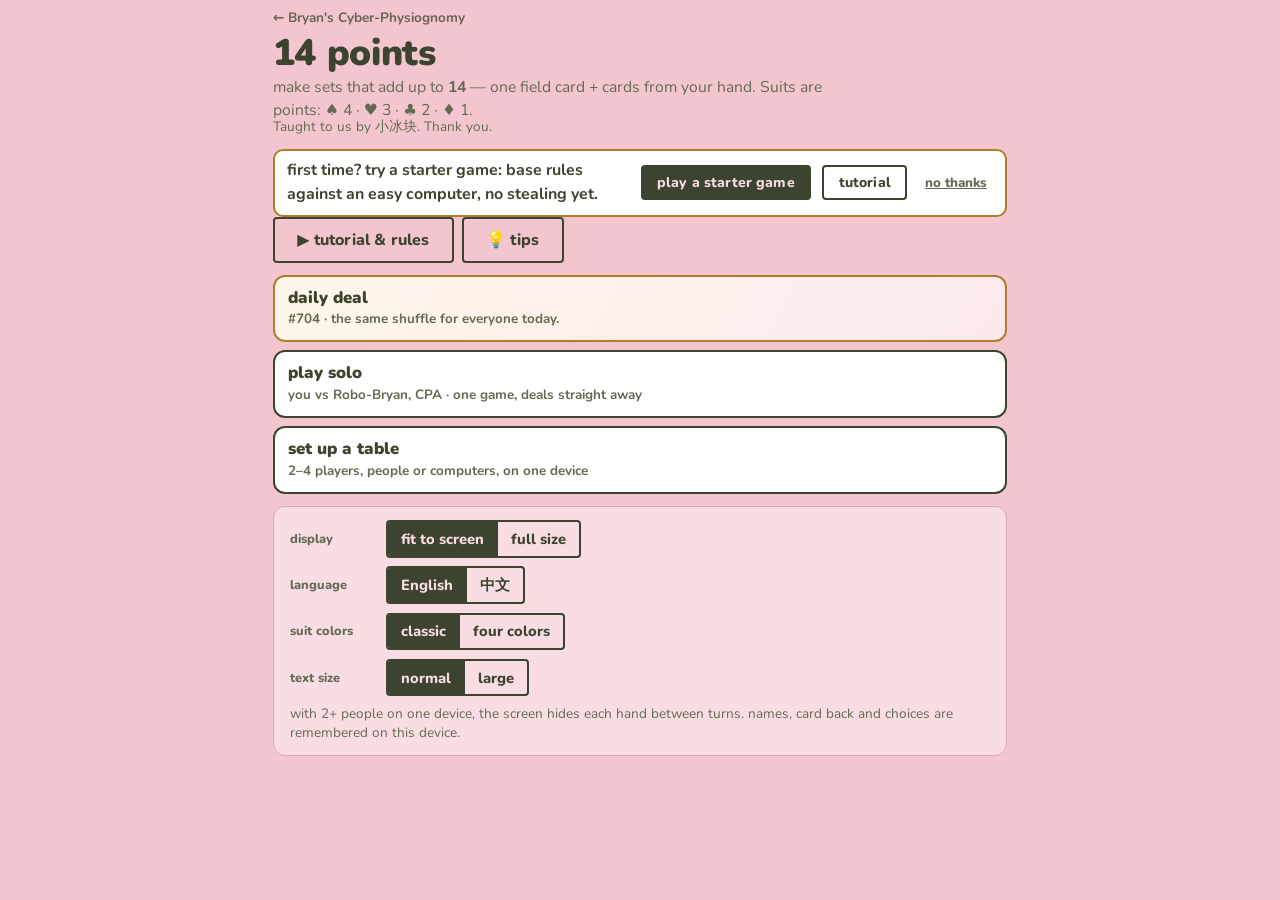
==== commit f3bddb72: "14 Points: 中文 A language switch (English / 中文) on the setup screen and in settings. Chinese is a loo" ====
--- a/public/14-points/index.html
+++ b/public/14-points/index.html
@@ -785,6 +785,21 @@
       @media (max-width:560px){
         body.fit #gameScreen .deckpile{display:flex;align-items:center;gap:.35rem;width:auto;flex:none;}
       }
+    
+      /* ===== crowded table on a laptop: piles sit beside the field, one tools row, and the felt scrolls before anything is cut off ===== */
+      @media (min-width:900px){
+        #gameScreen .topbar .logo{flex:0 0 auto;}
+        #gameScreen .topbar .tiny{flex:1 1 auto;margin-top:0;}
+        .table-grid .felt .inplay{display:grid;grid-template-columns:minmax(0,1fr) auto;column-gap:1.4rem;align-items:start;}
+        .table-grid .felt .inplay > .inplay-head,.table-grid .felt .inplay > .inplay-sub{grid-column:1 / -1;}
+        .table-grid .felt .inplay > .zone-label,.table-grid .felt .inplay > #field{grid-column:1;}
+        .table-grid .felt .inplay > #pilesSec{grid-column:2;grid-row:3 / span 2;}
+        .table-grid .felt .inplay > #pilesSec .zone-label{margin-top:0 !important;}
+        body.fit #gameScreen .table-grid .felt{overflow-y:auto;}
+      }
+    
+      /* 中文 uses the device's own Chinese face */
+      html[lang="zh"] body{font-family:"Nunito",ui-rounded,"PingFang SC","Hiragino Sans GB","Microsoft YaHei","Noto Sans CJK SC",system-ui,sans-serif;}
     </style>
   </head>
   <body>
@@ -842,6 +857,10 @@
             <div class="displayrow" role="group" aria-label="Display size">
               <span class="displayrow-lbl">display</span>
               <div class="seg" id="fitSegSetup"><button data-fit="1" class="on" type="button">fit to screen</button><button data-fit="0" type="button">full size</button></div>
+            </div>
+            <div class="displayrow" role="group" aria-label="Language">
+              <span class="displayrow-lbl">language</span>
+              <div class="seg"><button data-lang="en" class="on" type="button">English</button><button data-lang="zh" type="button" lang="zh">中文</button></div>
             </div>
             <div class="displayrow" role="group" aria-label="Suit colors">
               <span class="displayrow-lbl">suit colors</span>
@@ -957,6 +976,10 @@
                   <button data-fit="1" class="on" type="button">fit to screen</button>
                   <button data-fit="0" type="button">full size</button>
                 </div>
+              </div>
+              <div class="setrow">
+                <span class="lbl">language:</span>
+                <div class="seg"><button data-lang="en" class="on" type="button">English</button><button data-lang="zh" type="button" lang="zh">中文</button></div>
               </div>
               <div class="setrow">
                 <span class="lbl">suit colors:</span>
@@ -3727,9 +3750,85 @@
       $("wiz2Next").addEventListener("click",()=>{ sndPick(); showWiz(3); });
       try{ const di=$("dailyQuickInfo"); if(di) { const dn=dailyInfoFor(new Date()).num; di.textContent="#"+dn+" · the same shuffle for everyone today."+dailyStreakNote(dn).toLowerCase(); } }catch(e){}
 
+
+      /* ---------- 中文: a second language laid over the English text ----------
+         the game keeps writing English. when the language is 中文, every piece of
+         text that appears is looked up here and swapped. {C} is a card, {#} a
+         number, {N} a player's name. anything missing from the table stays in
+         English, so a new English line never breaks the game. */
+      const ZH_DATA = {"exact": {"#{#} · the same shuffle for everyone today.": "#{#} · 今天所有人都是同一副牌。", "'s point pile —": " 的得分堆 —", "(now {#}).": "（现在 {#} 分）。", "(now {#}). on top of their pile: the black joker.": "（现在 {#} 分）。堆顶现在是：小王。", "(now {#}). on top of their pile: {C}.": "（现在 {#} 分）。堆顶现在是：{C}。", "(or the cards right here): tap the cards in the order they should sit in your point pile,": "（或者直接点这里的牌）：按它们在得分堆里从上到下的顺序依次点，", "(the square with an arrow pointing up), then choose": "（带向上箭头的方块），然后选择", "+{#} pts": "+{#} 分", ", pick your throw.": "，出拳吧。", ", your turn.": "，轮到你了。", ". No field card, no set. Two field cards, no set. This walkthrough lets you try each move before you play for real.": "。没有场上牌不成组，用两张场上牌也不成组。这个教程会让你在正式开打前把每一步都试一遍。", ". Only the top card can be stolen — so which card do you want exposed?": "。只有堆顶那张会被抢——所以你想让哪张露在外面？", ". Tap": "。点", ". Thank you.": " 教会我们这个游戏。", ". You'll need a hand card worth {#}…": "。你需要一张点数为 {#} 的手牌……", ". one game, winner takes the glory.": "。一局定胜负。", ". picks that would push the total over {#} are blocked. no set?": "。会让总和超过 {#} 的牌点不了。凑不出？", ". picks that would push the total over {#} are blocked. no set? tap a single hand card and pass — that card goes onto the field for the next player, and there's no draw. one set per turn, max.": "。会让总和超过 {#} 的牌点不了。凑不出？点一张手牌然后过牌——这张牌会放到场上留给下家，不再摸牌。每回合最多凑一组。", ": tap a single hand card, then drop — it goes down onto the field and you draw a replacement. one set per turn, max.": "：点一张手牌，再点弃牌——它会放到场上，你再摸一张补上。每回合最多凑一组。", "@placeholder=your name": "@placeholder=你的名字", "@title=Drop + draw: put the selected card down on the field and draw a replacement": "@title=弃一摸一：把选中的牌放到场上，再摸一张", "@title=Pass: put the selected card on the field — no draw, the deck is empty": "@title=过牌：把选中的牌放到场上——牌堆空了，不摸牌", "@title=auto: cheapest card on top": "@title=自动：最便宜的牌放最上面", "@title=auto: highest card on top": "@title=自动：最大的牌放最上面", "@title=change the card back": "@title=更换牌背", "@title=clear picks": "@title=清除选择", "@title=clubs": "@title=梅花", "@title=diamonds": "@title=方块", "@title=hearts": "@title=红桃", "@title=make the set": "@title=凑成这一组", "@title=make the set · {#} pts": "@title=凑成这一组 · {#} 分", "@title=pick the move a careful player would make — you still choose whether to play it": "@title=选出稳妥的一步——打不打由你决定", "@title=put it on the field": "@title=放到场上", "@title=spades (jokers count with spades)": "@title=黑桃（王算黑桃）", "@title=start the order over": "@title=重新排顺序", "@title=worth {#} points": "@title=值 {#} 分", "@title=your pile top — you can't use your own, but opponents can steal it": "@title=你的堆顶——自己不能用，但对手可以抢", "A joker in your hand needs the joker on the field — {#} + {#} = {#}, worth {#} points. A joker never pairs with a {#}, and nothing else can ride along.": "手里的王只能配场上的王——{#} + {#} = {#}，值 {#} 分。王永远不能和 {#} 配，也不能再带别的牌。", "A set scores the suit points of": "一组的得分是其中", "After a set, and the endgame": "凑成之后，以及残局", "After every set, you choose the order your cards go into your pile — because only the top card is ever exposed.": "每凑成一组，由你决定这些牌放进得分堆的顺序——因为只有最上面那张会露出来。", "All other rules stay the same": "其他规则都不变", "An example set — {#} + {#} = {#}": "一个例子——{#} + {#} = {#}", "Buttons not responding?": "按钮没反应？", "Computers:": "电脑：", "Continue → Card back & start": "继续 → 牌背与开始", "Continue → Format": "继续 → 赛制", "Every set is": "每一组都是", "First player is decided by rock-paper-scissors. In a best-of series, the player with the lowest total points leads the next game — a head start for the underdog.": "第一局由猜拳决定谁先手。多局制里，总分最低的玩家下一局先手——给落后的人一点优势。", "Hand joker + field joker = {#} · {#} pts.": "手里的王 + 场上的王 = {#} · {#} 分。", "How to play": "怎么玩", "How to play (the whole thing)": "完整规则", "JOKER": "王", "Joker + a {#} is not a set, no matter how nicely you ask.": "王 + 一张 {#} 不成组，怎么求都没用。", "Jokers are picky — and you can always drop + draw": "王很挑——而且你随时可以弃一摸一", "Jokers only pair with jokers.": "王只能和王配。", "Jokers:": "王：", "Learn the game": "学习玩法", "Made a set? Three things happen, in order:": "凑成了一组？接下来依次发生三件事：", "Match:": "赛制：", "Mean mode": "抢牌模式", "Mean mode is": "抢牌模式", "Mean mode walkthrough": "抢牌模式教程", "Mean mode:": "抢牌模式：", "Mean mode: what's different": "抢牌模式：有什么不同", "Meet the cards": "认识这副牌", "Next": "下一步", "Next →": "下一步 →", "Next, you'll steal one yourself.": "接下来，你自己来抢一张。", "No set? Drop + draw instead.": "凑不出？那就弃一摸一。", "Nothing picked yet — start with the {C}, then add hand cards.": "还没选牌——先点 {C}，再加手牌。", "Nothing placed yet — tap your top card first.": "还没放牌——先点你想放在最上面的那张。", "Nothing stacked yet. Think like a thief: what's the cheapest card to lose?": "还没叠牌。像小偷一样想：哪张牌丢了最不心疼？", "On your turn:": "轮到你时：", "One deck-wide back, from Bryan & Xingjia's holiday cards. Changeable mid-game too.": "整副牌用同一个牌背，来自 Bryan 和 Xingjia 的贺卡。对局中也能换。", "Pick a walkthrough, or read the rules. Nothing here starts a game.": "选一个教程，或者直接看规则。这里的任何按钮都不会开始对局。", "Pick the {C} off the pile first, then find the hand card that makes {#}.": "先点堆上的 {C}，再找出能凑成 {#} 的那张手牌。", "Play continues after the deck runs out — everyone gets final chances — and you score by making sets that add up to exactly": "牌堆摸完后对局还会继续——每个人都有最后的机会——得分的方法是凑出点数之和正好等于", "Play now →": "马上开始 →", "Point-pile tops are field cards.": "得分堆的堆顶也算场上牌。", "Put one hand card down on the field and draw a replacement. Dropping is allowed": "把一张手牌放到场上，再摸一张补上。即使眼前就有能凑的组，", "Shared field": "公共场上", "Shared field card picked — but for this lesson, clear it and pick the pile's {C} instead.": "你选了公共场上的牌——不过这一课请先清除，改选堆上的 {C}。", "So the same {#} can be worth very different points. A set built from spades is a payday; a set built from diamonds is… character-building.": "所以同样是 {#}，分数可以差很多。全是黑桃的一组是大丰收；全是方块的一组……算是磨炼心性。", "Stack your set — top card first": "叠放你的这一组——先点最上面的", "Step {#} of {#}": "第 {#} 步，共 {#} 步", "Step {#} of {#} · Mean mode": "第 {#} 步，共 {#} 步 · 抢牌模式", "Step {#} of {#} · The game": "第 {#} 步，共 {#} 步 · 基本玩法", "Suit points": "花色分值", "Tap": "点", "Tap the cards below in stack order — first tap sits on top. The last card drops in on its own; you never have to tap it. Tap a numbered card to remove it again — the cards below it shift up.": "按叠放顺序点下面的牌——先点的在最上面。最后一张会自动放好，不用点。点带数字的牌可以把它拿回来——下面的牌会往上补。", "Taught to us by": "感谢", "The deal:": "发牌：", "The deck:": "牌堆：", "The end:": "结束：", "The endgame changes one rule:": "残局只改变一条规则：", "The field — pick exactly one": "场上——只能选一张", "The game": "基本玩法", "The goal is simple:": "目标很简单：", "The top card of each": "每个", "The top card of each opponent's point pile also counts as a field card. Make a set with it and the card — and its points — move to your pile; the card underneath becomes their new top. You choose the order your set stacks, so you can bury good cards under a cheap top. Your own top is never usable by you. Computers steal too. With {#} players it's chaos mode.": "每个对手得分堆的堆顶也算一张场上牌。用它凑成一组，这张牌连同它的分数就归你；下面那张变成对手新的堆顶。你可以决定自己这一组的叠放顺序，把好牌压在便宜牌下面。自己的堆顶自己不能用。电脑也会抢。{#} 个人玩就是混战模式。", "Try it: make {#}": "试一试：凑出 {#}", "Try it: stack your pile to defend it": "试一试：叠好你的得分堆来防守", "Try it: steal a pile top": "试一试：抢一张堆顶", "Values": "点数", "Values at a glance": "点数一览", "Welcome to {#} Points": "欢迎来玩 {#} 分", "What does mean mode change?": "抢牌模式改了什么？", "Who starts:": "谁先手：", "You can open this any time — from setup or with the": "随时都能打开这个教程——在设置页，或者对局中点", "You draw back up to {#} cards": "你把手牌补到 {#} 张", "You just made a set worth {#} points:": "你刚凑成了值 {#} 分的一组：", "You put one hand card onto the field": "你把一张手牌放到场上", "You score": "你得到", "You stack your own pile.": "你自己决定得分堆怎么叠。", "You're viewing this file in a message preview, and previews can't run the game. Tap the": "你是在消息预览里打开这个文件的，预览里玩不了。点", "Your hand — tap to select": "你的手牌——点一下选中", "Your new set — tap in order, top first": "你的新一组——按顺序点，先点最上面的", "Your own pile top is never usable by you": "自己的堆顶自己永远不能用", "Your top card is {C} — worth {#} pts, exposed to every opponent. Bury that one and leave the cheapest card (the {C}, {#} pt) on top instead. Tap cards to un-pick them, or use the auto button.": "你的堆顶是 {C}——值 {#} 分，所有对手都看得到。把它压到下面，换最便宜的牌（{C}，{#} 分）放上面。点牌可以取消选择，也可以用自动按钮。", "Your turn. The field has one card:": "轮到你了。场上有一张牌：", "a joker counts {#}, but never pairs with a {#}.": "王算 {#} 点，但不能和 {#} 配。", "a new match:": "新对局：", "a set scores every card's suit: ♠ {#}, ♥ {#}, ♣ {#}, ♦ {#}. two spades beat four diamonds.": "一组按每张牌的花色计分：♠ {#}、♥ {#}、♣ {#}、♦ {#}。两张黑桃胜过四张方块。", "after a set you put one hand card on the field. leave the one that is hardest to turn into {#}.": "凑成一组后要放一张手牌到场上。留下最难凑成 {#} 的那张。", "and": "和", "are what a set is": "决定一组值多少分", "are what you add to {#}: Ace = {#}, {#}–{#} face value, Jack = {#}, Queen = {#}, King = {#}, Joker = {#}.": "决定怎么凑 {#}：A = {#}，{#}–{#} 按牌面，J = {#}，Q = {#}，K = {#}，王 = {#}。", "auto: cheapest card on top": "自动：最便宜的放上面", "auto: highest card on top": "自动：最大的放上面", "be the player with the most suit points when the game ends.": "对局结束时，花色分最多的人获胜。", "beats": "胜", "best of {#}": "{#} 局制", "card back": "牌背", "card from the": "张来自", "card in it, field card included.": "张牌的花色分，场上牌也算。", "change players / setup": "更换玩家 / 设置", "chaos mode": "混战模式", "cheapest on top": "便宜的放上面", "classic": "经典", "clear": "清除", "clear picks": "清除选择", "computer": "电脑", "computer speed:": "电脑速度：", "copy result": "复制成绩", "count points, not cards.": "数分数，不要数张数。", "cpu · easy": "电脑 · 简单", "cpu · medium": "电脑 · 中等", "daily deal": "每日一局", "daily deal with these players": "用这些玩家打每日一局", "deal the cards": "发牌", "deck's empty": "牌堆空了", "display": "显示", "display:": "显示：", "drew {#} cards.": "摸了 {#} 张牌。", "drop + draw": "弃一摸一", "drop + draw. the card you drop goes to the field, so drop a cheap one.": "弃一摸一。弃掉的牌会到场上，所以弃一张便宜的。", "easy": "简单", "easy takes most sets sloppily & stacks randomly; medium takes the best set, cheapest-on-top; hard also stacks by lowest expected loss and keeps cards that are one field card from a set.": "简单：大多数能凑的都会凑，但凑得马虎，叠放随机；中等：凑分最高的一组，便宜的放上面；困难：还会按预期损失最小来叠放，并留着只差一张场上牌就能成组的手牌。", "either. The set that draws the last cards from the deck counts too. Your turn just ends with your smaller hand. If you pass with nothing to play, you still put one hand card onto the field as you pass — no draw. Everyone gets a final chance; a full round with no sets ends the game, and cards left in hand are worth nothing.": "。摸走牌堆最后几张牌的那一组也一样。你的回合直接结束，手牌变少。如果没牌可凑而过牌，仍要放一张手牌到场上——不摸牌。每个人都有最后一次机会；一整圈没人凑成，对局结束，留在手里的牌不算分。", "even when a set is sitting right there": "也可以这么做", "every": "每", "every computer needs a name too — even a robotic one.": "电脑也得有个名字——哪怕是机器人的名字。", "everyone gets {#} cards, one card face-up on the field.": "每人发 {#} 张牌，场上翻开一张。", "everyone throws. the winner goes first.": "大家一起出拳，赢的人先手。", "exactly one": "正好一张", "fast": "快", "field": "场上", "field card totalling {#}, score the suit points of every card, draw back up to {#} and put one hand card on the field —": "场上牌，点数之和为 {#}，得到每张牌的花色分，把手牌补到 {#} 张，再放一张手牌到场上——", "final round — {#} final chance left": "最后一圈——还剩 {#} 次机会", "final round — {#} final chances left": "最后一圈——还剩 {#} 次机会", "first time?": "第一次玩？", "fit to screen": "适应屏幕", "fit: on": "适应：开", "four colors": "四色", "from the deck.": "张牌。", "full size": "原始大小", "game over": "对局结束", "game two · mean mode on →": "第二局 · 开启抢牌模式 →", "game {#} is over.": "第 {#} 局结束。", "group — the field — to total exactly": "——也就是场上——使点数之和正好等于", "group — the field, or the top card of an opponent's point pile — to total exactly": "——场上，或某个对手得分堆的堆顶——使点数之和正好等于", "hand cards + exactly one field card": "手牌 + 正好一张场上牌", "hard": "困难", "has a": "有一张", "highest on top": "大的放上面", "human": "真人", "in play": "可用的牌", "is out of cards — an automatic pass.": "没有手牌了——自动过牌。", "is thinking…": "正在思考……", "jokers only go with jokers.": "王只能和王配。", "large": "大", "leads off. the field starts with {C}.": "先手。场上第一张是 {C}。", "loses its {#} pts, and the card underneath is their new exposed top.": "失去其中的 {#} 分，下面那张成为新的堆顶。", "made the black joker + the red joker = {#}.": "凑出 小王 + 大王 = {#}。", "made the red joker + the black joker = {#}.": "凑出 大王 + 小王 = {#}。", "made {C} + {C} + {C} + {C} = {#}.": "凑出 {C} + {C} + {C} + {C} = {#}。", "made {C} + {C} + {C} = {#}.": "凑出 {C} + {C} + {C} = {#}。", "made {C} + {C} = {#}.": "凑出 {C} + {C} = {#}。", "make a set": "凑一组", "make set": "凑一组", "make set · {#}": "凑一组 · {#}", "make sets that add up to": "凑出点数之和为", "match & mean mode": "赛制与抢牌模式", "mean mode is on": "抢牌模式已开启", "mean mode · single game · deck: {#} cards": "抢牌模式 · 单局 · 牌堆：{#} 张", "mean mode · single game · deck: {#} cards (empty — final chances)": "抢牌模式 · 单局 · 牌堆：{#} 张（已空——最后的机会）", "mean mode: bury the good ones.": "抢牌模式：把好牌压在下面。", "mean mode: steal the tops.": "抢牌模式：抢堆顶。", "medium": "中等", "mind what you leave behind.": "想清楚留下什么。", "music: on": "音乐：开", "new match": "新对局", "nice set,": "漂亮的一组，", "no cards left in hand.": "手里没牌了。", "no cards left.": "没牌了。", "no forced discard after it": "不用再放牌到场上", "no pile yet": "还没有牌", "no thanks": "不用了", "nobody — empty seat": "空位——没人坐", "normal": "标准", "nothing to make?": "凑不出？", "of their point pile — worth {#} points, sitting there exposed. Steal it: make {#} using": "——值 {#} 分，就这么露在外面。把它抢过来：凑出 {#}，用", "off": "关", "off someone's pile.": "。", "on by default": "默认开启", "on this device: {#} played · {#} won · best {#} pts · {#} steals": "这台设备上：玩了 {#} 局 · 赢了 {#} 局 · 最高 {#} 分 · 抢了 {#} 次", "on top": "在堆顶", "on — pile tops can be stolen": "开——堆顶可以被抢", "once the deck is empty there's no more drawing — and if you make a set, there's": "牌堆空了以后就不再摸牌——而且凑成一组之后，也", "once the deck is gone there is no drawing, and cards left in your hand score nothing.": "牌堆摸完后不再摸牌，留在手里的牌不算分。", "one card. One set per turn.": "一张牌。每回合只能凑一组。", "one field card": "一张场上牌", "one field card, as many hand cards as it takes.": "一张场上牌，手牌用多少张都行。", "one more step: pick one card from your hand to put on the field. it becomes the next player's raw material, so don't hand them a gift.": "还有一步：从手牌里选一张放到场上。它会成为下家的材料，所以别送大礼。", "one or more hand cards": "一张或多张手牌", "only ever pair joker-with-joker; never with {#}s.": "只能王配王；永远不能和 {#} 配。", "opponent's": "对手的", "opponents' pile tops count as field cards. Steal one and its points move to you; you choose your stack order to bury valuable cards.": "对手的堆顶算场上牌。抢到一张，它的分数就归你；你可以决定叠放顺序，把值钱的牌压在下面。", "or": "或", "or drop + draw": "或者弃一摸一", "outlines the cards that can make a set right now — handy for first-timers.": "把现在能凑成一组的牌圈出来——适合新手。", "paper": "布", "pass": "过牌", "pass the device to": "把设备交给", "passes and puts the black joker on the field — no set out there for them.": "过牌，把 小王 放到场上——场上没有他们能凑的组。", "passes and puts {C} on the field — no set out there for them.": "过牌，把 {C} 放到场上——场上没有他们能凑的组。", "pile tops": "堆顶", "place on field": "放到场上", "play a starter game": "先玩一局入门", "play again": "再来一局", "play solo": "单人对战", "point pile counts as a field card. A set still uses exactly one field card — from the shared field": "得分堆的堆顶算一张场上牌。一组仍然只用一张场上牌——来自公共场上", "psst — there's a set worth up to {#} pts on the table right now.": "悄悄说一句——现在场上有一组最多值 {#} 分。", "put the black joker on the field and drew a replacement.": "把 小王 放到场上，又摸了一张。", "put the red joker on the field.": "把 大王 放到场上。", "put {C} on the field and drew a replacement.": "把 {C} 放到场上，又摸了一张。", "put {C} on the field.": "把 {C} 放到场上。", "rock": "石头", "rock, paper, scissors": "石头、剪刀、布", "rock-paper-scissors first game, then lowest total points.": "第一局猜拳，之后由总分最低的人先手。", "scissors": "剪刀", "set up a table": "自定义牌局", "settings ▾": "设置 ▾", "share icon": "分享图标", "show me sets: off": "提示可凑的组：关", "show ▾": "展开 ▾", "single game": "单局", "skip this try →": "跳过这一步 →", "smarts:": "水平：", "sound: on": "音效：开", "stack them": "怎么叠", "stacking panel at the top of the table": "牌桌上方的叠放面板", "start the order over": "重新排顺序", "starter game · single game · deck: {#} cards": "入门局 · 单局 · 牌堆：{#} 张", "starter game · single game · deck: {#} cards (empty — final chances)": "入门局 · 单局 · 牌堆：{#} 张（已空——最后的机会）", "stole {C} off": "抢走了 {C}，来自", "suggest": "提示", "suit colors": "花色颜色", "suit colors:": "花色颜色：", "tab above.": "标签。", "takes it with {#} points.": "以 {#} 分拿下。", "tap cards in your hand plus": "点你的手牌，再加", "text size": "字号", "text size:": "字号：", "that bring the total to exactly {#}. There are two different sets hiding in this hand — find either one.": "，使点数之和正好是 {#}。这手牌里藏着两种不同的组——找到任意一种就行。", "that {C} as your one field card": "那张 {C} 作为你唯一的场上牌", "that's me — show my cards": "是我——显示我的牌", "that's the game.": "对局结束。", "the end comes fast.": "结束来得很快。", "the field is empty. awkward.": "场上空了。有点尴尬。", "the more of your hand goes into the set, the more it scores.": "用掉的手牌越多，这一组得分越高。", "the suit points of every card in the set, and the cards go to your point pile.": "这一组里每张牌的花色分，这些牌进入你的得分堆。", "the throws:": "出拳结果：", "the top card of an opponent's pile counts as a field card. take it and its points move to you.": "对手得分堆的堆顶算一张场上牌。拿走它，它的分数就归你。", "this seat sits the game out.": "这个座位不参加本局。", "tips": "技巧", "to meet the cards. New to mean mode only? Jump straight there with the": "认识这副牌。只想了解抢牌模式？可以直接点上面的", "today's daily is #{#} — the same shuffle for everyone who plays it today.": "今天的每日一局是 #{#}——今天玩的人拿到的都是同一副牌。", "top card first": "先点最上面的", "try a starter game: base rules against an easy computer, no stealing yet.": "先玩一局入门：基本规则，对手是简单电脑，暂时不抢牌。", "tutorial": "教程", "use the": "使用", "what happened": "牌局记录", "when the deck runs out there's no drawing, and a set needs no after-discard. That includes the set that draws the last cards. Passing with nothing to play still puts a hand card on the field. A full round with no sets ends the game; cards left in hand score nothing.": "牌堆摸完后不再摸牌，凑成一组后也不用再放牌到场上，摸走最后几张牌的那一组也一样。没牌可凑而过牌时，仍要放一张手牌到场上。一整圈没人凑成，对局结束；留在手里的牌不算分。", "who's playing?": "谁来玩？", "winner": "胜者", "with {#}+ people on one device, the screen hides each hand between turns. names, card back and choices are remembered on this device.": "一台设备上有 {#} 个以上真人时，换人之间屏幕会把手牌藏起来。名字、牌背和各项选择都会记在这台设备上。", "won rock-paper-scissors and goes first.": "猜拳赢了，先手。", "worth": "值", "you choose how your set stacks. put your cheapest card on top.": "这一组怎么叠由你决定。把最便宜的牌放在最上面。", "your card back, sound, music, display size, speed and hint choices are remembered on this device.": "牌背、音效、音乐、显示大小、速度和提示的选择都会记在这台设备上。", "your cards are hidden until you say it's you.": "在你确认之前，你的牌是藏起来的。", "your hand": "你的手牌", "yours": "你的", "{#} card": "{#} 张", "{#} cards": "{#} 张", "{#} cards, jokers included. A={#}, {#}–{#} face, J={#}, Q={#}, K={#}, joker={#}.": "{#} 张牌，含大小王。A={#}，{#}–{#} 按牌面，J={#}，Q={#}，K={#}，王={#}。", "{#} left": "剩 {#} 张", "{#} of {#} placed · top → bottom: {C} · tap a numbered card to remove it.": "已放 {#} / {#} 张 · 从上到下：{C} · 点带数字的牌可以拿回来。", "{#} of {#} placed · top → bottom: {C} → {C} · tap a numbered card to remove it.": "已放 {#} / {#} 张 · 从上到下：{C} → {C} · 点带数字的牌可以拿回来。", "{#} of {#} placed · top → bottom: {C} → {C} — ready to stack.": "已放 {#} / {#} 张 · 从上到下：{C} → {C}——可以叠了。", "{#} of {#} placed · top → bottom: {C} → {C} → {C} — ready to stack.": "已放 {#} / {#} 张 · 从上到下：{C} → {C} → {C}——可以叠了。", "{#} of {#} placed · top → bottom: {C} → {C} → {C} → {C} — ready to stack.": "已放 {#} / {#} 张 · 从上到下：{C} → {C} → {C} → {C}——可以叠了。", "{#} of {#} placed — the first card you tapped will be on top, exposed.": "已放 {#} / {#} 张——你先点的那张会在最上面，露在外面。", "{#} of {#} placed.": "已放 {#} / {#} 张。", "{#} points": "{#} 分", "{#} pt each": "每张 {#} 分", "{#} pts": "{#} 分", "{#} pts each": "每张 {#} 分", "{#} pts stolen off your pile": "你的堆被抢走了 {#} 分", "{#}! worth {#} pts.": "{#}！值 {#} 分。", "{#}–{#} players, people or computers, on one device": "{#}–{#} 人，真人或电脑，同一台设备", "{#}–{#} seats. Leave seats {#}–{#} empty if you don't need them.": "{#}–{#} 个座位。用不到的第 {#}–{#} 个座位留空就行。", "{C} ({#} pts), {C} ({#} pts), {C} ({#} pt)": "{C}（{#} 分）、{C}（{#} 分）、{C}（{#} 分）", "{C} ({#}) picked off the pile — you need exactly {#} more from your hand.": "已从堆上选了 {C}（{#} 点）——还需要手牌正好凑 {#} 点。", "{C} + {C} + {C} + {C} + {C} = {#} — over {#}. Sets have to land exactly on {#}.": "{C} + {C} + {C} + {C} + {C} = {#}——超过 {#} 了。必须正好等于 {#}。", "{C} + {C} + {C} + {C} = {#} — over {#}.": "{C} + {C} + {C} + {C} = {#}——超过 {#} 了。", "{C} + {C} + {C} + {C} = {#} — over {#}. Sets have to land exactly on {#}.": "{C} + {C} + {C} + {C} = {#}——超过 {#} 了。必须正好等于 {#}。", "{C} + {C} + {C} = {#} — over {#}.": "{C} + {C} + {C} = {#}——超过 {#} 了。", "{C} + {C} + {C} = {#} — over {#}. Sets have to land exactly on {#}.": "{C} + {C} + {C} = {#}——超过 {#} 了。必须正好等于 {#}。", "{C} on top": "{C} 在堆顶", "{C} picked — now you need hand cards adding to {#}. One card can do it… or two smaller ones.": "选了 {C}——现在需要手牌凑出 {#} 点。一张就够……两张小牌也行。", "· joker on top": "· 王在堆顶", "· no pile yet": "· 还没有牌", "· tap in order, first tap on top. Last card places itself.": "· 按顺序点，先点的在上面。最后一张自动放好。", "— and every card in the set counts, field card included:": "——而且这一组里每张牌都算，场上牌也算：", "— game {#} —": "— 第 {#} 局 —", "— hand cards +": "——手牌 +", "— it's a setup toggle you can turn off.": "——它是设置里的一个开关，可以关掉。", "— one field card + cards from your hand. Suits are points: ♠ {#} · ♥ {#} · ♣ {#} · ♦ {#}.": "——一张场上牌 + 你的手牌。花色就是分数：♠ {#} · ♥ {#} · ♣ {#} · ♦ {#}。", "— only by your opponents. And everyone's pile top is public at all times, even during pass-and-play. The computers play mean too: they steal, and they stack defensively.": "——只有对手能用。而且每个人的堆顶始终公开，轮流用同一台设备时也一样。电脑同样会抢牌，也会防守式地叠牌。", "— point-pile tops are field cards, and sets are stacked in the order their maker chooses.": "——得分堆的堆顶算场上牌，每组的叠放顺序由凑成的人决定。", "— same deck, same {#}, same one set per turn. Two things change:": "——同一副牌，同样凑 {#}，同样每回合一组。只有两点不同：", "— sometimes the set isn't worth taking, or you don't want to feed the next player. One set per turn, maximum.": "——有时候那一组不值得凑，或者你不想喂下家。每回合最多凑一组。", "— stack your set ↑.": "——叠放你的这一组 ↑。", "— the forced discard. Choose it carefully: it's the next player's raw material.": "——必须放的一张。想清楚再选：它是下家的材料。", "— the game will load there and every button works.": "——游戏会在那里加载，所有按钮都能用。", "— the last card fills in by itself, no tap needed. only the top card can ever be stolen, so bury the good stuff deep. leave something cheap on top, or something hard to complete: a king can only be taken by an ace, while a low card has lots of ways to make {#}.": "——最后一张会自动放好，不用点。只有堆顶那张会被抢，所以把好牌压深一点。上面留一张便宜的，或者一张难配的：K 只能被 A 拿走，而小牌有很多种凑成 {#} 的办法。", "— {#} + {#} + {#} = {#}. In mean mode you choose how they stack into your pile,": "——{#} + {#} + {#} = {#}。在抢牌模式里，由你决定它们怎么叠进得分堆，", "“Open in Safari”": "“在 Safari 中打开”", "← Back": "← 返回", "← Back to start": "← 回到开始", "← Players": "← 玩家", "← Start over": "← 重新开始", "← back": "← 返回", "← stealable. The cards underneath stay hidden until this one is taken.": "← 可以被抢。下面的牌在这张被拿走之前都看不到。", "▶ Interactive tutorial — learn the game": "▶ 互动教程——学习玩法", "▶ tutorial & rules": "▶ 教程与规则", "♠ Spades & jokers · {#} pts": "♠ 黑桃和王 · {#} 分", "♠ spades & jokers": "♠ 黑桃和王", "♣ Clubs · {#} pts": "♣ 梅花 · {#} 分", "♣ clubs": "♣ 梅花", "♥ Hearts · {#} pts": "♥ 红桃 · {#} 分", "♥ hearts": "♥ 红桃", "♦ Diamonds · {#} pt": "♦ 方块 · {#} 分", "♦ diamonds": "♦ 方块", "✓ That's {#}! {C} + {C} = {#} — worth {#} pts (suit points of every card, field included). Tap Next.": "✓ 就是 {#}！{C} + {C} = {#}——值 {#} 分（每张牌的花色分，场上牌也算）。点“下一步”。", "✓ Works": "✓ 可以", "✕ Never works": "✕ 永远不行", "✕ close": "✕ 关闭", "💡 tips": "💡 技巧", "button during a game. Opening it pauses the game; closing it won’t disturb a game in progress.": "按钮。打开教程会暂停对局；关闭它不会影响进行中的对局。", "best set · CPA": "最佳一组 · CPA", "CPA's pile": "CPA 的得分堆", "language": "语言", "language:": "语言：", "14 points": "十四分", "14 Points": "十四分", "sound: off": "音效：关", "music: off": "音乐：关", "fit: off": "适应：关", "show me sets: on": "提示可凑的组：开", "hide ▴": "收起 ▴", "settings ▴": "设置 ▴", "cpu · hard": "电脑 · 困难", "copied — paste it anywhere.": "已复制——可以粘贴到任何地方。"}, "named": [["latest set — {N} scored {#} pts", "最新一组 — {N} 得 {#} 分"], ["best set · {N}", "最佳一组 · {N}"], ["steals · {N}", "抢牌 · {N}"], ["you vs {N} · one game, deals straight away", "你对 {N} · 一局，直接发牌"], ["{N} goes first — deal the cards", "{N} 先手 — 发牌"], ["{N} wins game {#}", "{N} 赢下第 {#} 局"], ["{N}'s hand", "{N} 的手牌"], ["{N}'s new set", "{N} 的新一组"], ["{N}'s pile", "{N} 的得分堆"], ["{N}'s point pile — top card only", "{N} 的得分堆 — 只看堆顶"], ["✓ Stolen! {C} + {C} = {#}. The {C} and its {#} pts move to your pile, {N} drops to a lower score, and the card underneath the K becomes their new exposed top. Tap Next.", "✓ 抢到了！{C} + {C} = {#}。{C} 和它的 {#} 分归你，{N} 的分数变少，K 下面那张成为新的堆顶。点“下一步”。"]]};
+      const ZH_CARD = "(?:10|[2-9AJQK])[♠♥♣♦]";
+      const ZH_NAMED = ZH_DATA.named.map(([tpl, zh]) => {
+        const types = [];
+        const rx = tpl.replace(/[.*+?^${}()|[\]\\]/g, "\\$&").replace(/\\\{([C#N])\\\}/g, (_, t) => { types.push(t); return t === "C" ? "(" + ZH_CARD + ")" : t === "#" ? "(\\d+)" : "(.+?)"; });
+        return { rx:new RegExp("^" + rx + "$"), types, zh };
+      });
+      function zhFill(z, cards, nums, names){ let c = 0, n = 0, m = 0; return z.replace(/\{C\}|\{#\}|\{N\}/g, t => t === "{C}" ? cards[c++] : t === "{#}" ? nums[n++] : names[m++]); }
+      const zhCache = new Map();
+      function zhText(t){
+        if (zhCache.has(t)) return zhCache.get(t);
+        let out = null;
+        const m = t.match(/^(\s*)([\s\S]*?)(\s*)$/), core = m[2].replace(/\s+/g, " ");
+        if (core && /[A-Za-z]/.test(core)){
+          const cards = [], nums = [];
+          const key = core.replace(new RegExp(ZH_CARD, "g"), x => { cards.push(x); return "{C}"; }).replace(/\d+/g, x => { nums.push(x); return "{#}"; });
+          const z = ZH_DATA.exact[key];
+          if (z !== undefined) out = m[1] + zhFill(z, cards, nums, []) + m[3];
+          else for (const r of ZH_NAMED){
+            const mm = core.match(r.rx);
+            if (mm){ const c = [], u = [], nm = []; r.types.forEach((ty, i) => (ty === "C" ? c : ty === "#" ? u : nm).push(mm[i + 1])); out = m[1] + zhFill(r.zh, c, u, nm) + m[3]; break; }
+          }
+        }
+        if (zhCache.size < 4000) zhCache.set(t, out);
+        return out;
+      }
+      const zhOrig = new WeakMap();
+      const ZH_ATTRS = ["placeholder", "title"];
+      function zhNode(n){
+        if (n.nodeType === 3){
+          const p = n.parentElement;
+          if (!p || /^(SCRIPT|STYLE|TEXTAREA)$/.test(p.tagName)) return;
+          const rec = zhOrig.get(n);
+          if (rec && rec.zh === n.data) return;
+          const z = zhText(n.data);
+          if (z !== null && z !== n.data){ zhOrig.set(n, { en:n.data, zh:z }); n.data = z; }
+          return;
+        }
+        if (n.nodeType !== 1 || /^(SCRIPT|STYLE)$/.test(n.tagName)) return;
+        for (const a of ZH_ATTRS) if (n.hasAttribute(a)){
+          const v = n.getAttribute(a);
+          if (n.dataset["zh" + a] === v) continue;
+          const z = zhText("@" + a + "=" + v);
+          if (z !== null){ const zz = z.slice(a.length + 2); n.dataset["en" + a] = v; n.dataset["zh" + a] = zz; n.setAttribute(a, zz); }
+        }
+        for (const c of n.childNodes) zhNode(c);
+      }
+      function zhRestore(n){
+        if (n.nodeType === 3){ const rec = zhOrig.get(n); if (rec && rec.zh === n.data) n.data = rec.en; zhOrig.delete(n); return; }
+        if (n.nodeType !== 1) return;
+        for (const a of ZH_ATTRS) if (n.dataset && n.dataset["en" + a] !== undefined){
+          if (n.getAttribute(a) === n.dataset["zh" + a]) n.setAttribute(a, n.dataset["en" + a]);
+          delete n.dataset["en" + a]; delete n.dataset["zh" + a];
+        }
+        for (const c of n.childNodes) zhRestore(c);
+      }
+      new MutationObserver(ms => {
+        if (look.lang !== "zh") return;
+        for (const m of ms){
+          if (m.type === "childList") m.addedNodes.forEach(zhNode);
+          else zhNode(m.target);
+        }
+      }).observe(document.body, { subtree:true, childList:true, characterData:true, attributes:true, attributeFilter:ZH_ATTRS });
+      function applyLang(){
+        document.documentElement.lang = look.lang === "zh" ? "zh" : "en";
+        document.querySelectorAll("[data-lang]").forEach(b => b.classList.toggle("on", b.dataset.lang === look.lang));
+        if (look.lang === "zh") zhNode(document.body); else zhRestore(document.body);
+      }
+      document.querySelectorAll("[data-lang]").forEach(b => b.addEventListener("click", () => { look.lang = b.dataset.lang; applyLook(); }));
+
       /* ---------- look: text size and four-colour suits (this device only) ---------- */
       const LOOK_KEY = "14points-look-v1";
-      const look = { text:"normal", suits:"classic" };
+      const look = { text:"normal", suits:"classic", lang:"en" };
       try { Object.assign(look, JSON.parse(localStorage.getItem(LOOK_KEY) || "{}") || {}); } catch(e){}
       function applyLook(){
         document.documentElement.classList.toggle("bigtext", look.text === "large");
@@ -3737,6 +3836,7 @@
         document.querySelectorAll("[data-text]").forEach(b => b.classList.toggle("on", b.dataset.text === look.text));
         document.querySelectorAll("[data-suits]").forEach(b => b.classList.toggle("on", b.dataset.suits === look.suits));
         try { localStorage.setItem(LOOK_KEY, JSON.stringify(look)); } catch(e){}
+        applyLang();
       }
       document.querySelectorAll("[data-text]").forEach(b => b.addEventListener("click", () => { look.text = b.dataset.text; applyLook(); }));
       document.querySelectorAll("[data-suits]").forEach(b => b.addEventListener("click", () => { look.suits = b.dataset.suits; applyLook(); }));
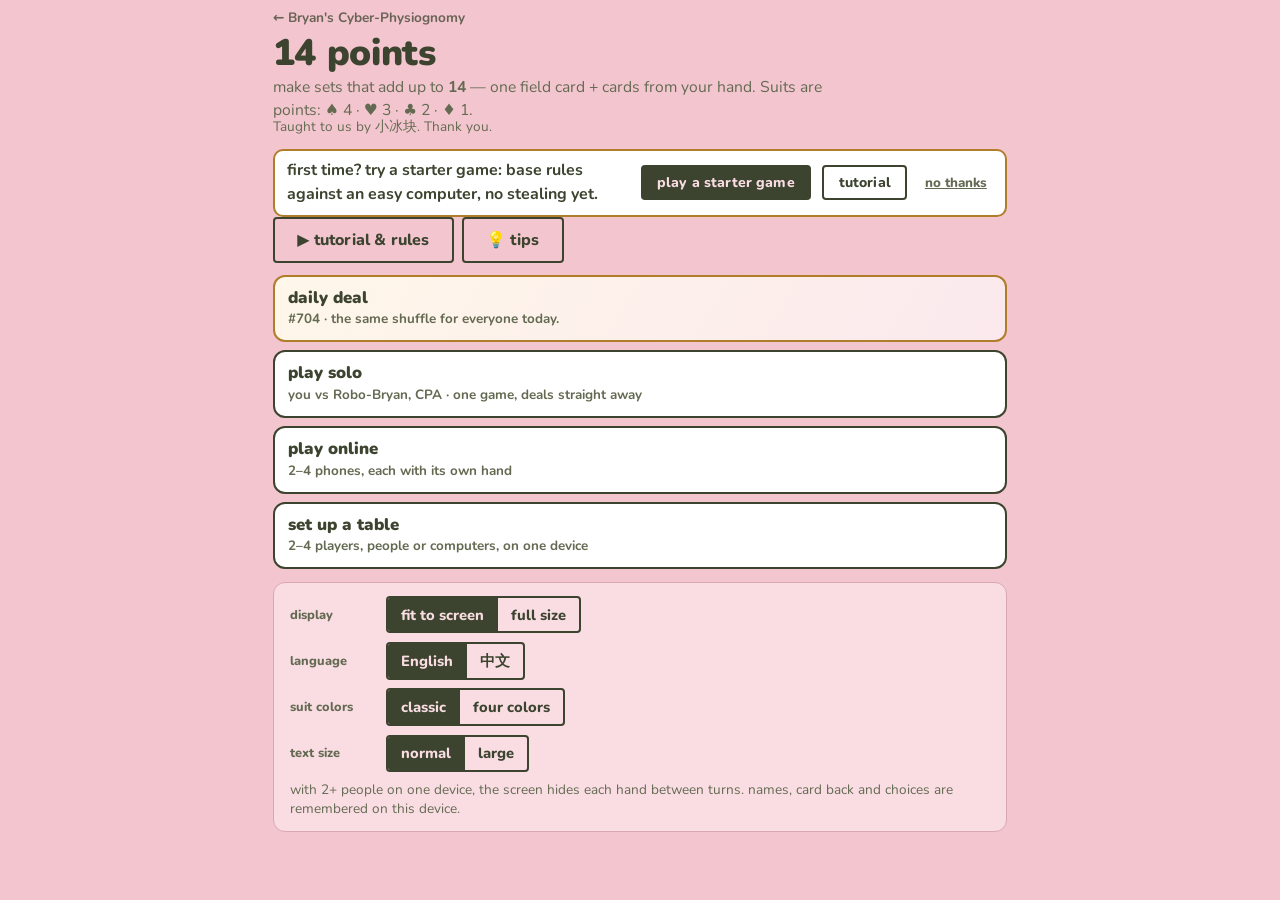
==== commit 7e3c99d5: "14 Points: online rooms One phone hosts and runs the game; up to three others join with a 4-characte" ====
--- a/public/14-points/index.html
+++ b/public/14-points/index.html
@@ -800,6 +800,23 @@
     
       /* 中文 uses the device's own Chinese face */
       html[lang="zh"] body{font-family:"Nunito",ui-rounded,"PingFang SC","Hiragino Sans GB","Microsoft YaHei","Noto Sans CJK SC",system-ui,sans-serif;}
+    
+      /* ===== online rooms ===== */
+      .netcols{display:grid;grid-template-columns:1fr 1fr;gap:.7rem;margin-top:.7rem;}
+      @media (max-width:560px){.netcols{grid-template-columns:1fr;}}
+      .netcol{background:#fff;border:1.5px solid var(--line);border-radius:10px;padding:.7rem .8rem;display:flex;flex-direction:column;gap:.45rem;align-items:flex-start;}
+      .netcol h3{margin:0;font-size:1rem;font-weight:900;}
+      .netcol p{margin:0;}
+      #wizOnline .row{display:flex;gap:.5rem;align-items:center;flex-wrap:wrap;}
+      #wizOnline input[type=text]{font:inherit;font-weight:800;padding:.4rem .6rem;border:2px solid var(--ink);border-radius:8px;background:#fff;color:var(--ink);min-width:0;}
+      #netCode{width:6.2rem;letter-spacing:.25em;text-transform:uppercase;}
+      .roomcode{display:flex;align-items:baseline;gap:.7rem;background:#fff;border:2px solid var(--gold);border-radius:10px;padding:.5rem .9rem;margin:.2rem 0 .6rem;}
+      .roomcode .lbl{font-size:.8rem;font-weight:800;color:var(--ink-soft);}
+      .roomcode b{font-size:1.9rem;font-weight:900;letter-spacing:.3em;}
+      .netseats{list-style:none;margin:.6rem 0;padding:0;display:flex;flex-direction:column;gap:.3rem;}
+      .netseats li{display:flex;justify-content:space-between;gap:1rem;background:var(--bg-soft);border:1.5px solid var(--line);border-radius:8px;padding:.4rem .7rem;font-size:.95rem;}
+      .netseats li span{font-size:.8rem;font-weight:800;color:var(--ink-soft);}
+      #netLobby .seg button:disabled{opacity:.4;}
     </style>
   </head>
   <body>
@@ -847,6 +864,10 @@
             <button class="branch-card" id="quickPlayBtn" type="button">
               <span class="branch-title">play solo</span>
               <span class="branch-desc">you vs Robo-Bryan, CPA · one game, deals straight away</span>
+            </button>
+            <button class="branch-card" id="onlineBtn" type="button">
+              <span class="branch-title">play online</span>
+              <span class="branch-desc">2–4 phones, each with its own hand</span>
             </button>
             <button class="branch-card" id="customBtn" type="button">
               <span class="branch-title">set up a table</span>
@@ -871,6 +892,31 @@
               <div class="seg"><button data-text="normal" class="on" type="button">normal</button><button data-text="large" type="button">large</button></div>
             </div>
             <p class="tiny" style="margin:.5rem 0 0">with 2+ people on one device, the screen hides each hand between turns. names, card back and choices are remembered on this device.</p>
+          </div>
+        </div>
+
+        <!-- ONLINE branch -->
+        <div id="wizOnline" class="hidden">
+          <div class="wiz-panel">
+            <h2>play online</h2>
+            <div id="netForm">
+              <div class="seat-sub"><span class="lbl">your name</span> <input type="text" id="netName" maxlength="20" placeholder="your name" autocomplete="off"></div>
+              <div class="netcols">
+                <div class="netcol">
+                  <h3>host a room</h3>
+                  <p class="tiny">you deal; friends join with a 4-letter code. empty seats can be computers.</p>
+                  <button class="btn" id="netHostBtn" type="button">host a room</button>
+                </div>
+                <div class="netcol">
+                  <h3>join a room</h3>
+                  <p class="tiny">type the code from the host's screen.</p>
+                  <div class="row"><input type="text" id="netCode" maxlength="4" placeholder="ABCD" autocomplete="off" autocapitalize="characters"><button class="btn" id="netJoinBtn" type="button">join</button></div>
+                </div>
+              </div>
+            </div>
+            <p class="setup-err" id="netMsg"></p>
+            <div id="netLobby"></div>
+            <div class="wiz-nav"><button class="btn ghost" id="netBack" type="button">← back</button></div>
           </div>
         </div>
 
@@ -1450,6 +1496,8 @@
         statsRecorded:false,   // local stats are written once per game
         _endChampHuman:false,  // series champion was a human (for the confetti call)
       };
+      const NET = { role:null, relay:null, code:null, token:null, pid:null, seat:-1, after:0, v:0, timer:null, ticking:false,
+        guests:[], extras:[], cpus:0, mean:true, started:false, dirty:false, pushT:null, hostName:"", lobby:null, endInfo:null, shownEnd:null, err:"", msg:"" };
       const backSrc = () => BACKS.find(b => b.id === G.cardBack).src;
       /* paint the chosen back once, as a CSS variable — card backs all
          over the table use background-image:var(--back-img), so a render
@@ -1818,7 +1866,7 @@
         $("setupErr").textContent = err;
         if (err) return;
         G.gameId++; // invalidate any timers left over from a previous match
-        saveSettings();
+        if (!NET.role) saveSettings();
         /* names typed by hand can still collide — number any duplicate
            computers (Robo-Bryan, Robo-Bryan 2, …) before the game starts */
         ensureDistinctCpuNames();
@@ -1840,6 +1888,13 @@
                (G.matchGames > 1 ? "best of " + G.matchGames + " — first to " + G.winsNeeded + " game wins takes it." : "one game, winner takes the glory.") +
                (G.meanMode ? " <b>mean mode is on</b> — point-pile tops are field cards, and sets are stacked in the order their maker chooses." : "") +
                (G.meanMode && G.players.length === 4 ? " four players with mean mode on: that's <b>chaos mode</b> — expect the piles to change hands a lot." : ""));
+        if (NET.role === "host"){
+          /* online: no rock-paper-scissors across phones — a random seat leads */
+          const lead = Math.floor(Math.random() * G.players.length);
+          logMsg("<b>" + esc(G.players[lead].name) + "</b> was drawn to go first.");
+          startGame(lead);
+          return;
+        }
         if (G.daily){
           /* everyone playing today's shuffle starts from the same seat, so results compare */
           let lead = G.players.findIndex(p => p.type === "human"); if (lead < 0) lead = 0;
@@ -2182,7 +2237,7 @@
            cards are read-only until it's actually your turn. (with
            several humans, pass-and-play privacy wins and hands stay
            hidden as before.) */
-        const soloIdx = humanCount() === 1 ? G.players.findIndex(x => x.type === "human") : -1;
+        const soloIdx = NET.role ? NET.seat : (humanCount() === 1 ? G.players.findIndex(x => x.type === "human") : -1);
         if (soloIdx >= 0 && soloIdx !== G.current){
           const hp = G.players[soloIdx];
           $("handLabel").textContent = "your hand";
@@ -2226,6 +2281,7 @@
           help.classList.add("hidden");
           return;
         }
+        if (NET.role && G.current !== NET.seat){ st.innerHTML = "<b>" + esc(p.name) + "</b> is playing…"; help.classList.add("hidden"); return; }
         if (G.viewing !== G.current){ st.textContent = "…"; help.classList.add("hidden"); return; }
         help.classList.remove("hidden");
         if (G.phase === "order" && G.pendingOrder){
@@ -2406,6 +2462,7 @@
       function renderAll(pulseIdx){
         renderBackSwitch(); renderScores(pulseIdx); renderOrderPanel(); renderField(); renderHand(); renderStatus(); renderLog();
         renderFinalBanner(); applyHints();
+        if (NET.role === "host" && NET.started){ NET.dirty = true; netPushSoon(); }
       }
       /* pile ordering, at the top of the table: the moment a human
          makes a set in mean mode, this panel appears right under the
@@ -2662,6 +2719,7 @@
         rngFn = null;
         G.field = [];
         G.statsRecorded = false;
+        NET.endInfo = null;
         for (const p of G.players){ p.hand = []; p.score = 0; p.sets = []; p.pile = []; p.stats = freshStats(); }
         for (let r = 0; r < 3; r++) for (const p of G.players) p.hand.push(G.deck.pop());
         G.field.push(G.deck.pop());
@@ -2692,6 +2750,13 @@
         G.turnDeckEmpty = G.deck.length === 0;
         if (G.deck.length === 0 && G.players.every(p => p.hand.length === 0)){ endGame(); return; }
         const p = cur();
+        if (p.type === "human" && NET.role === "host"){
+          /* online: each phone shows its own hand, so there is no hand-off screen */
+          G.viewing = G.current === NET.seat ? G.current : -1;
+          renderAll();
+          maybeAutoPass();
+          return;
+        }
         if (p.type === "human"){
           G.viewing = -1;
           renderAll();
@@ -3007,6 +3072,7 @@
 
       /* ---------- human actions ---------- */
       function doMakeSet(){
+        if (NET.role === "guest"){ if (G.selField != null) netAct({ k:"set", ids:[...G.selHand], field:G.selField }); return; }
         const p = cur();
         const selCards = p.hand.filter(c => G.selHand.has(c.id));
         const selRes = selectedFieldCard();
@@ -3031,11 +3097,13 @@
       }
       function doConfirmOrder(){
         if (!G.pendingOrder || G.orderSel.length !== G.pendingOrder.cards.length) return;
+        if (NET.role === "guest"){ netAct({ k:"order", ids:G.orderSel.slice() }); return; }
         const po = G.pendingOrder;
         const ordered = G.orderSel.map(id => po.cards.find(c => c.id === id));
         completeSet(G.current, po.set, ordered);
       }
       function doSwapOrPass(){
+        if (NET.role === "guest"){ if (G.selHand.size === 1 && G.selField == null) netAct({ k:"swap", ids:[...G.selHand] }); return; }
         const p = cur();
         const selCards = p.hand.filter(c => G.selHand.has(c.id));
         if (selCards.length !== 1 || G.selField) return;
@@ -3048,6 +3116,7 @@
         executeSwap(G.current, selCards[0]);
       }
       function doPostSetPlace(){
+        if (NET.role === "guest"){ if (G.selHand.size === 1) netAct({ k:"place", ids:[...G.selHand] }); return; }
         const p = cur();
         const selCards = p.hand.filter(c => G.selHand.has(c.id));
         if (selCards.length !== 1) return;
@@ -3143,6 +3212,7 @@
         else done();
       });
       function showEndOverlay(winIdx, top){
+        if (NET.role === "host"){ NET.endInfo = { winIdx, top }; NET.dirty = true; netPushSoon(); }
         const title = $("endTitle"), text = $("endText"), stand = $("endStandings"), btns = $("endBtns");
         const seriesDone = G.matchGames === 1 || G.players.some(p => p.wins >= G.winsNeeded) || G.gameNumber >= G.matchGames;
         if (seriesDone && G.matchGames > 1){
@@ -3715,6 +3785,7 @@
       function showWiz(n){
         wizCurrent = n;
         WIZ_PANELS.forEach(id=>$(id).classList.add("hidden"));
+        $("wizOnline").classList.add("hidden");
         const bar = $("wizBar");
         if(n===-1){ $("wizLearn").classList.remove("hidden"); bar.classList.add("hidden"); }
         else if(n===0){ $("wizStep0").classList.remove("hidden"); bar.classList.add("hidden"); }
@@ -3844,6 +3915,270 @@
       /* ---------- tips ---------- */
       document.querySelectorAll("[data-tips]").forEach(b => b.addEventListener("click", () => $("tipsOverlay").classList.remove("hidden")));
       $("tipsClose").addEventListener("click", () => $("tipsOverlay").classList.add("hidden"));
+
+      /* ================= ONLINE ROOMS =================
+         one phone hosts and runs the whole game; up to 3 others join with a
+         room code. the same small relay Sheng Ji uses passes messages: guests
+         send their moves to the host, and the host sends each guest only their
+         own view of the table (their hand, never anyone else's, never the
+         deck). solo and pass-and-play never touch the network. */
+      const RELAY_DEFAULT = "https://bryanzhang.pythonanywhere.com/sj";
+      const NKEY = "14points-online-v1";
+      function relayUrl(){
+        try { const q = new URLSearchParams(location.search).get("relay"); if (q) return q.replace(/\/$/, ""); } catch(e){}
+        return RELAY_DEFAULT;
+      }
+      function roomFromUrl(){ try { return (new URLSearchParams(location.search).get("room") || "").toUpperCase().slice(0, 4); } catch(e){ return ""; } }
+      async function netCall(path, obj, get){
+        const url = NET.relay + path;
+        const r = get ? await fetch(url + "?" + new URLSearchParams(obj), { cache:"no-store" })
+          // text/plain keeps it a "simple" request: no CORS preflight
+          : await fetch(url, { method:"POST", headers:{ "Content-Type":"text/plain" }, body:JSON.stringify(obj) });
+        const j = await r.json().catch(() => ({}));
+        if (!r.ok) throw Object.assign(new Error(j.error || ("http " + r.status)), { code:j.error || "http" });
+        return j;
+      }
+      function netSaveId(){ try { localStorage.setItem(NKEY, JSON.stringify({ code:NET.code, token:NET.token, pid:NET.pid, role:NET.role, ts:Date.now() })); } catch(e){} }
+      function netLink(){ return location.href.split("?")[0].split("#")[0] + "?room=" + NET.code; }
+      function netLeave(reload){
+        clearInterval(NET.timer); NET.timer = null; NET.role = null; NET.started = false;
+        try { localStorage.removeItem(NKEY); } catch(e){}
+        if (reload) location.href = location.href.split("?")[0].split("#")[0];
+      }
+      function netLoop(){ clearInterval(NET.timer); NET.timer = setInterval(netTick, 1000); netTick(); }
+      async function netTick(){
+        if (NET.ticking || !NET.role) return;
+        NET.ticking = true;
+        try {
+          if (NET.role === "host") await hostTick(); else await guestTick();
+          if (NET.err){ NET.err = ""; netLobbyRender(); }
+        } catch(e){
+          const was = NET.err; NET.err = e.code === "auth" || e.code === "noroom" ? "gone" : "offline";
+          if (was !== NET.err) netLobbyRender();
+        }
+        NET.ticking = false;
+      }
+
+      /* ----- host ----- */
+      async function netHost(){
+        const name = $("netName").value.trim() || "Player 1";
+        NET.relay = relayUrl(); NET.msg = "";
+        try {
+          const r = await netCall("/create", { name });
+          Object.assign(NET, { role:"host", code:r.code, token:r.token, pid:0, seat:0, after:0, guests:[], extras:[], started:false, hostName:name, dirty:false, endInfo:null });
+          netLobbyRender(); netLoop();
+        } catch(e){ NET.msg = "couldn't reach the room server. check your connection and try again."; netLobbyRender(); }
+      }
+      async function hostTick(){
+        const r = await netCall("/poll", { code:NET.code, token:NET.token, after:NET.after }, true);
+        for (const m of r.msgs || []){
+          NET.after = Math.max(NET.after, m.seq);
+          const b = m.body || {};
+          if (b.t === "join"){
+            if (NET.guests.some(g => g.pid === m.from) || NET.extras.includes(m.from)){ /* seen */ }
+            else if (!NET.started && NET.guests.length < 3){
+              NET.guests.push({ pid:m.from, name:String(b.name || "").trim().slice(0, 20) || ("Player " + (NET.guests.length + 2)) });
+              NET.cpus = Math.min(NET.cpus, 3 - NET.guests.length);
+              netLobbyRender();
+            } else NET.extras.push(m.from);
+            NET.dirty = true;
+          } else if (b.t === "rejoin") NET.dirty = true;
+          else if (b.t === "act") hostApply(m.from, b);
+        }
+        if (NET.started && G.screen !== "game"){ NET.started = false; NET.endInfo = null; NET.dirty = true; showOnline(); }
+        if (NET.dirty) await hostPush();
+      }
+      async function hostPush(){
+        NET.dirty = false;
+        const states = {};
+        for (const pid of NET.extras) states[pid] = { g:"14p", k:"full" };
+        if (!NET.started){
+          const names = [NET.hostName].concat(NET.guests.map(g => g.name));
+          NET.guests.forEach(g => { states[g.pid] = { g:"14p", k:"lobby", players:names, cpus:NET.cpus }; });
+        } else {
+          G.players.forEach((p, i) => { if (p.pid > 0) states[p.pid] = netSnapshot(i); });
+        }
+        if (!Object.keys(states).length) return;
+        try { await netCall("/send", { code:NET.code, token:NET.token, states }); }
+        catch(e){ NET.dirty = true; throw e; }
+      }
+      function netPushSoon(){
+        if (NET.role !== "host" || NET.pushT) return;
+        NET.pushT = setTimeout(async () => { NET.pushT = null; if (NET.dirty){ try { await hostPush(); } catch(e){} } }, 150);
+      }
+      /* one guest's view: their own hand face up; every other hand and the
+         deck are sent as blanks, so nothing hidden ever leaves the host */
+      function netSnapshot(seat){
+        const blank = (n, base) => Array.from({ length:n }, (_, i) => ({ id:-(base + i + 1), hidden:true }));
+        const mine = G.current === seat;
+        return { g:"14p", k:"game", seat, end:G.phase === "over" ? NET.endInfo : null, G:{
+          players:G.players.map((p, i) => ({ name:p.name, type:p.type, diff:p.diff, score:p.score, sets:p.sets, pile:p.pile, wins:p.wins,
+            totalPoints:p.totalPoints, stats:p.stats, hand:i === seat ? p.hand : blank(p.hand.length, (i + 1) * 100) })),
+          deck:blank(G.deck.length, 1000), field:G.field, current:G.current, phase:G.phase, meanMode:G.meanMode,
+          pendingOrder:mine ? G.pendingOrder : null, orderSel:[], matchGames:G.matchGames, winsNeeded:G.winsNeeded, gameNumber:G.gameNumber,
+          passes:G.passes, lastSet:G.lastSet, log:G.log.slice(-60), turnDeckEmpty:G.turnDeckEmpty, stageEye:G.stageEye, busy:!!G.busy } };
+      }
+      function hostApply(pid, b){
+        const seat = G.players.findIndex(p => p.pid === pid);
+        if (seat < 0 || !NET.started) return;
+        const ids = (b.ids || []).map(Number);
+        const go = (n) => {
+          if (G.screen !== "game" || G.current !== seat || G.phase === "over") return;
+          if (G.busy){ if (n < 25) setTimeout(() => go(n + 1), 200); return; }
+          if (b.k === "set" && G.phase === "play"){ G.selHand = new Set(ids); G.selField = Number(b.field); doMakeSet(); }
+          else if (b.k === "swap" && G.phase === "play"){ G.selHand = new Set(ids.slice(0, 1)); G.selField = null; doSwapOrPass(); }
+          else if (b.k === "place" && G.phase === "postSet"){ G.selHand = new Set(ids.slice(0, 1)); doPostSetPlace(); }
+          else if (b.k === "order" && G.phase === "order" && G.pendingOrder){ G.orderSel = ids; doConfirmOrder(); }
+          G.selHand = new Set(); G.selField = null;
+        };
+        go(0);
+      }
+      function netStart(){
+        const total = 1 + NET.guests.length + NET.cpus;
+        if (total < 2 || total > 4) return;
+        const seats = [{ type:"human", name:NET.hostName }]
+          .concat(NET.guests.map(g => ({ type:"human", name:g.name })))
+          .concat(Array.from({ length:NET.cpus }, () => ({ type:"cpu", diff:"medium", name:CPU_NAMES.medium })));
+        seatState.forEach((s, i) => { if (seats[i]) Object.assign(s, seats[i]); else s.type = "off"; });
+        meanChoice = NET.mean; matchChoice = 1;
+        renderSeats();
+        G.starterGame = false; G.daily = null;
+        NET.started = true; NET.endInfo = null;
+        startMatch();
+        if (G.screen !== "game"){ NET.started = false; return; }
+        G.players.forEach((p, i) => { p.pid = i === 0 ? 0 : (NET.guests[i - 1] ? NET.guests[i - 1].pid : -1); });
+        NET.dirty = true; netPushSoon();
+      }
+
+      /* ----- guest ----- */
+      async function netJoin(code, token){
+        const name = $("netName").value.trim() || "Player";
+        NET.relay = relayUrl(); NET.msg = "";
+        try {
+          const r = await netCall("/join", token ? { code, token } : { code, name });
+          Object.assign(NET, { role:"guest", code:r.code, token:r.token, pid:r.pid, seat:-1, after:0, v:0, lobby:null, shownEnd:null });
+          netSaveId(); netLobbyRender(); netLoop();
+        } catch(e){
+          NET.msg = e.code === "noroom" ? "no room with that code. check it with the host." : e.code === "full" ? "that room is full." : "couldn't reach the room server. check your connection and try again.";
+          netLobbyRender();
+        }
+      }
+      async function guestTick(){
+        const r = await netCall("/poll", { code:NET.code, token:NET.token, after:NET.after, v:NET.v }, true);
+        for (const m of r.msgs || []) NET.after = Math.max(NET.after, m.seq);
+        if (r.state){ NET.v = r.state.v; guestApply(r.state.body); }
+      }
+      function guestApply(b){
+        if (!b || b.g !== "14p"){ NET.msg = "that room is for a different game."; netLeave(); netLobbyRender(); return; }
+        if (b.k === "full"){ NET.msg = "that room is full, or the game has already started."; netLeave(); netLobbyRender(); return; }
+        if (b.k === "lobby"){
+          NET.lobby = b;
+          if (G.screen === "game"){
+            G.screen = "setup"; $("gameScreen").classList.add("hidden"); $("endOverlay").classList.add("hidden");
+            $("setupScreen").classList.remove("hidden"); showOnline();
+          }
+          netLobbyRender(); return;
+        }
+        if (b.k !== "game") return;
+        NET.seat = b.seat;
+        /* keep what I'm in the middle of picking; everything else comes from the host */
+        const keep = G.screen === "game" && G.current === b.G.current && G.phase === b.G.phase && b.G.current === b.seat &&
+          G.gameNumber === b.G.gameNumber && !G.busy;
+        const mySel = { hand:G.selHand, field:G.selField, order:G.orderSel };
+        Object.assign(G, b.G);
+        if (keep){ G.selHand = mySel.hand; G.selField = mySel.field; G.orderSel = mySel.order; }
+        else { G.selHand = new Set(); G.selField = null; }
+        G.viewing = G.current === NET.seat ? NET.seat : -1;
+        G.daily = null; G.starterGame = false; G.revealNote = null; G.cpuReveal = null;
+        if (G.screen !== "game"){ G.screen = "game"; $("setupScreen").classList.add("hidden"); $("gameScreen").classList.remove("hidden"); }
+        renderAll();
+        if (b.end){
+          const key = G.gameNumber + ":" + b.end.winIdx + ":" + b.end.top;
+          if (NET.shownEnd !== key){
+            NET.shownEnd = key; showEndOverlay(b.end.winIdx, b.end.top);
+            const eb = $("endBtns"); if (eb) eb.innerHTML = '<p class="tiny">waiting for the host to deal again…</p>';
+          }
+        } else if (NET.shownEnd){ NET.shownEnd = null; $("endOverlay").classList.add("hidden"); }
+      }
+      function netAct(body){
+        if (G.busy) return;
+        G.busy = true; renderAll();
+        netCall("/send", { code:NET.code, token:NET.token, msgs:[{ to:0, body:Object.assign({ t:"act" }, body) }] })
+          .catch(() => { G.busy = false; renderAll(); });
+      }
+
+      /* ----- lobby ----- */
+      function showOnline(){
+        WIZ_PANELS.forEach(id => $(id).classList.add("hidden"));
+        $("wizBar").classList.add("hidden");
+        $("wizOnline").classList.remove("hidden");
+        netLobbyRender();
+      }
+      function netLobbyRender(){
+        const box = $("netLobby"); if (!box) return;
+        const form = $("netForm");
+        const warn = NET.err === "offline" ? '<p class="setup-err">connection lost. trying again…</p>'
+          : NET.err === "gone" ? '<p class="setup-err">this room has closed.</p>' : "";
+        $("netMsg").textContent = NET.msg || "";
+        if (!NET.role){ form.classList.remove("hidden"); box.innerHTML = ""; return; }
+        form.classList.add("hidden");
+        const code = '<div class="roomcode"><span class="lbl">room</span><b>' + esc(NET.code) + "</b></div>";
+        if (NET.role === "host"){
+          const names = [NET.hostName].concat(NET.guests.map(g => g.name));
+          const total = names.length + NET.cpus, maxCpu = 3 - NET.guests.length;
+          box.innerHTML = code +
+            '<div class="row"><button class="btn ghost small" id="netShare" type="button">share link</button><span class="tiny" id="netCopied"></span></div>' +
+            '<p class="tiny">friends open the link, or choose play online and type the code. everyone keeps this page open with the screen on. this phone runs the game.</p>' +
+            '<ul class="netseats">' + names.map((n, i) => "<li><b>" + esc(n) + "</b><span>" + (i === 0 ? "host" : "joined") + "</span></li>").join("") +
+              Array.from({ length:NET.cpus }, () => "<li><b>" + esc(CPU_NAMES.medium) + "</b><span>computer</span></li>").join("") + "</ul>" +
+            '<div class="seat-sub"><span class="lbl">computers:</span><div class="seg" id="netCpuSeg">' +
+              [0, 1, 2, 3].map(n => '<button type="button" data-cpus="' + n + '"' + (n === NET.cpus ? ' class="on"' : "") + (n > maxCpu ? " disabled" : "") + ">" + n + "</button>").join("") + "</div></div>" +
+            '<div class="seat-sub"><span class="lbl">Mean mode:</span><div class="seg" id="netMeanSeg"><button type="button" data-mean="0"' + (NET.mean ? "" : ' class="on"') + '>off</button><button type="button" data-mean="1"' + (NET.mean ? ' class="on"' : "") + ">on — pile tops can be stolen</button></div></div>" +
+            warn +
+            '<div class="startrow"><button class="btn" id="netStartBtn" type="button"' + (total < 2 ? " disabled" : "") + ">deal the cards</button></div>" +
+            (total < 2 ? '<p class="tiny">waiting for someone to join, or add a computer.</p>' : "");
+          $("netShare").addEventListener("click", async () => {
+            const link = netLink();
+            try { if (navigator.share){ await navigator.share({ title:"14 Points", text:"join my 14 Points room: " + NET.code, url:link }); return; } } catch(e){ if (e && e.name === "AbortError") return; }
+            try { await navigator.clipboard.writeText(link); $("netCopied").textContent = "link copied."; } catch(e){ $("netCopied").textContent = link; }
+          });
+          box.querySelectorAll("[data-cpus]").forEach(b => b.addEventListener("click", () => { NET.cpus = Number(b.dataset.cpus); NET.dirty = true; netLobbyRender(); }));
+          box.querySelectorAll("#netMeanSeg [data-mean]").forEach(b => b.addEventListener("click", () => { NET.mean = b.dataset.mean === "1"; netLobbyRender(); }));
+          $("netStartBtn").addEventListener("click", netStart);
+        } else {
+          const lb = NET.lobby;
+          box.innerHTML = code + (lb
+            ? '<ul class="netseats">' + lb.players.map((n, i) => "<li><b>" + esc(n) + "</b><span>" + (i === 0 ? "host" : "joined") + "</span></li>").join("") + "</ul>" +
+              '<p class="tiny">waiting for the host to deal the cards. keep this page open.</p>'
+            : '<p class="tiny">joining…</p>') + warn;
+        }
+      }
+      $("onlineBtn").addEventListener("click", () => { sndPick(); showOnline(); });
+      $("netHostBtn").addEventListener("click", netHost);
+      $("netJoinBtn").addEventListener("click", () => { const c = $("netCode").value.trim().toUpperCase(); if (c.length === 4) netJoin(c); else { NET.msg = "the code is 4 letters or numbers."; netLobbyRender(); } });
+      $("netBack").addEventListener("click", () => { sndPick(); if (NET.role) netLeave(); NET.msg = ""; $("wizOnline").classList.add("hidden"); showWiz(0); });
+      $("quitBtn").addEventListener("click", (e) => { if (NET.role === "guest"){ e.stopImmediatePropagation(); netLeave(true); } }, true);
+      (function netBoot(){
+        const room = roomFromUrl(); if (!room) return;
+        $("netCode").value = room; showOnline();
+        try {
+          const saved = JSON.parse(localStorage.getItem(NKEY) || "null");
+          if (saved && saved.role === "guest" && saved.code === room && Date.now() - saved.ts < 12 * 3600 * 1000) netJoin(room, saved.token);
+        } catch(e){}
+      })();
+      Object.assign(ZH_DATA.exact, {
+        "play online":"联机对战", "{#}–{#} phones, each with its own hand":"{#}–{#} 台手机，各看各的牌", "your name":"你的名字", "host a room":"开房间", "join a room":"加入房间",
+        "you deal; friends join with a {#}-letter code. empty seats can be computers.":"由你发牌；朋友用 {#} 位房间码加入。空位可以让电脑补上。",
+        "type the code from the host's screen.":"输入房主屏幕上的房间码。", "join":"加入", "room":"房间", "share link":"分享链接", "link copied.":"链接已复制。",
+        "friends open the link, or choose play online and type the code. everyone keeps this page open with the screen on. this phone runs the game.":"朋友打开链接，或者选“联机对战”再输入房间码。所有人都要保持页面打开、屏幕常亮。对局在这台手机上运行。",
+        "host":"房主", "joined":"已加入", "computers:":"电脑：", "waiting for someone to join, or add a computer.":"等人加入，或者加一个电脑。",
+        "waiting for the host to deal the cards. keep this page open.":"等房主发牌。请保持页面打开。", "joining…":"正在加入……",
+        "waiting for the host to deal again…":"等房主再发一局……", "connection lost. trying again…":"连接断了，正在重试……", "this room has closed.":"这个房间已经关闭。",
+        "no room with that code. check it with the host.":"没有这个房间码，请和房主确认。", "that room is full.":"房间满了。",
+        "that room is full, or the game has already started.":"房间满了，或者对局已经开始。", "that room is for a different game.":"这个房间是另一个游戏的。",
+        "couldn't reach the room server. check your connection and try again.":"连不上房间服务器。请检查网络后再试。", "the code is {#} letters or numbers.":"房间码是 {#} 位字母或数字。",
+        "is playing…":"正在出牌……", "online":"联机"
+      });
 
       /* ---------- init ---------- */
 
